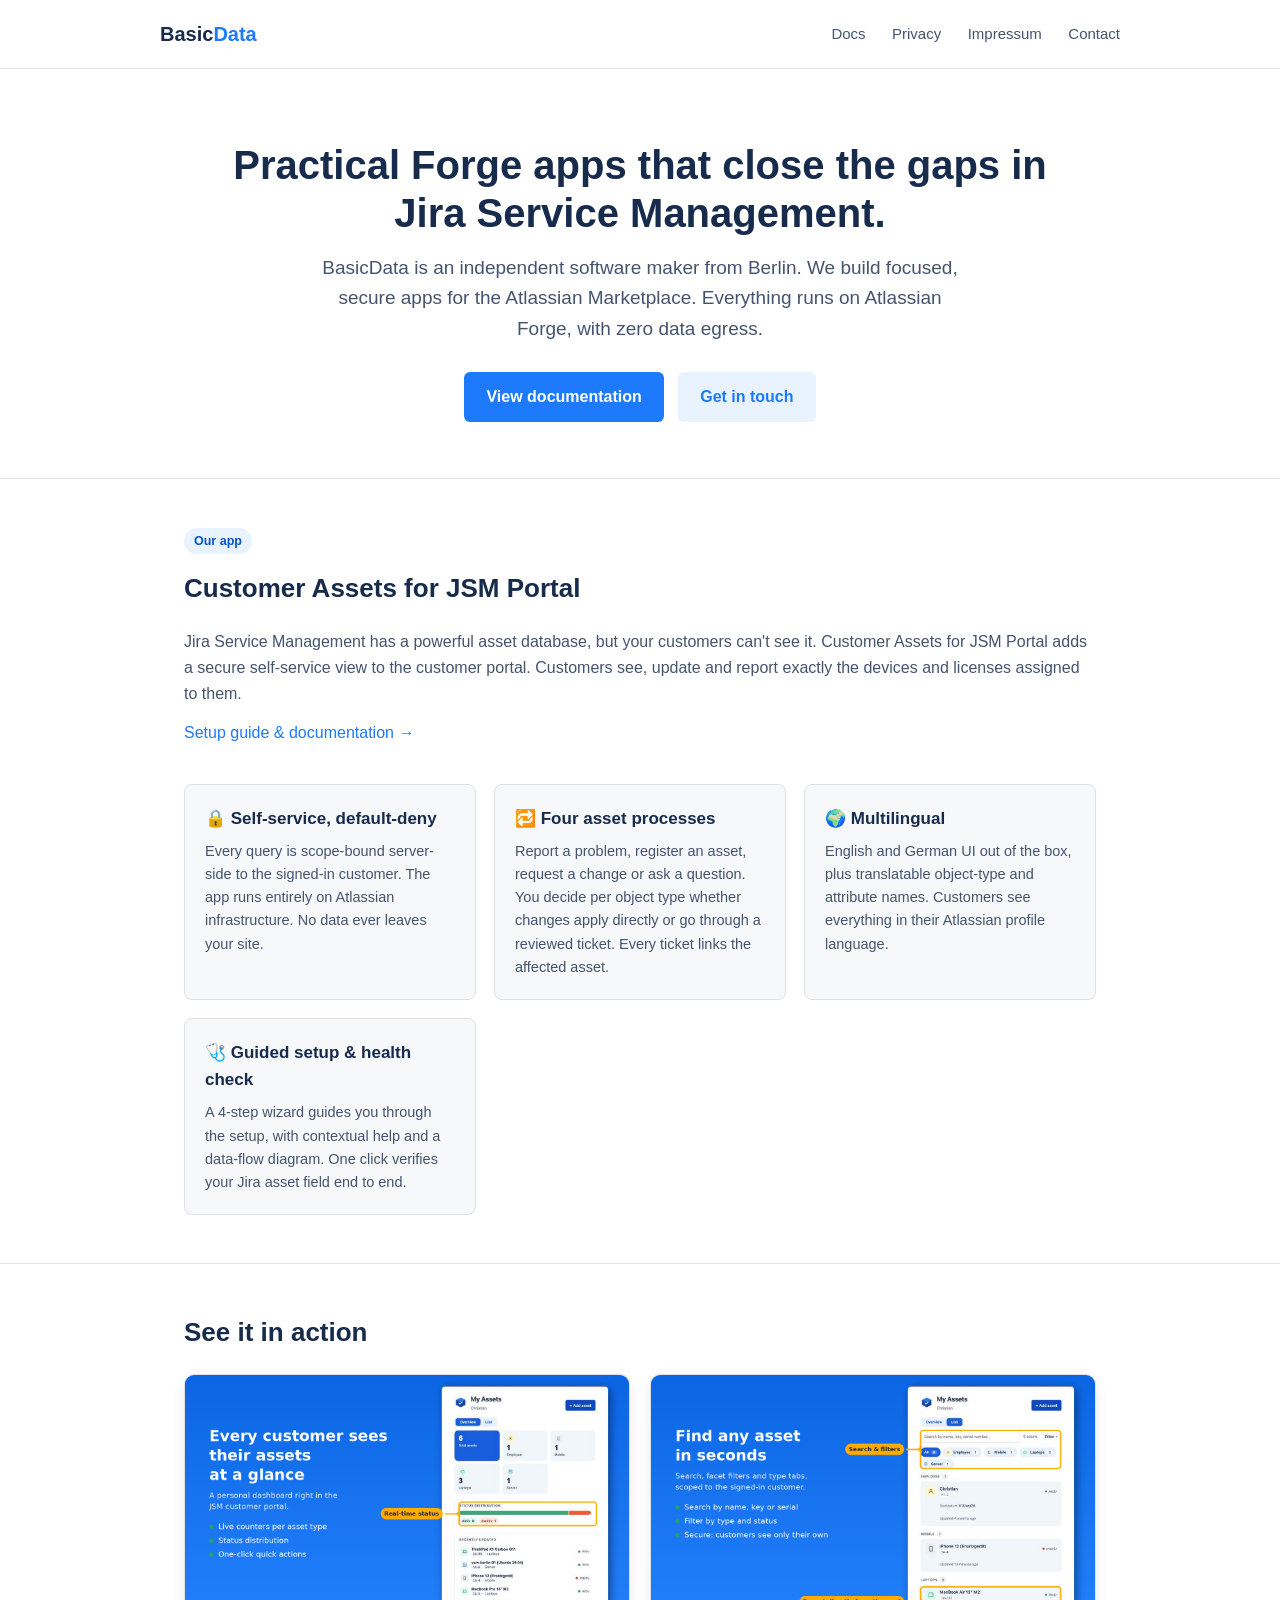
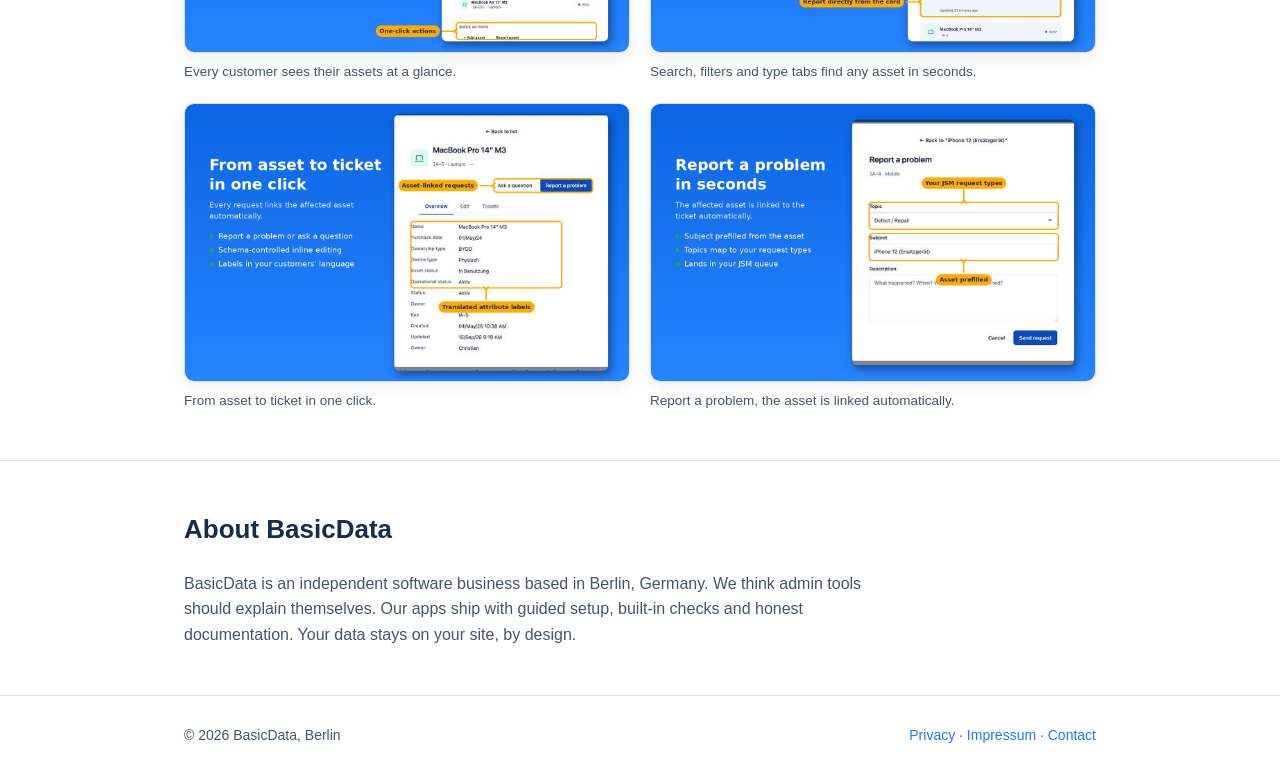
==== index.html @ b79a29c5 "Remove personal name from site pages, keep Impressum" ====
<!doctype html>
<html lang="en">
<head>
<meta charset="utf-8">
<meta name="viewport" content="width=device-width, initial-scale=1">
<link rel="icon" type="image/png" href="logo-512.png">
<title>BasicData · Practical Forge apps for Jira Service Management</title>
<meta name="description" content="BasicData builds practical Atlassian Forge apps that close the gaps in Jira Service Management. Maker of Customer Assets for JSM Portal.">
<style>
:root{--blue:#1d7afc;--ink:#172b4d;--sub:#44546f;--line:#dfe1e6;--soft:#f7f8f9;--accent:#e9f2ff}
*{box-sizing:border-box;margin:0;padding:0}
body{font:16px/1.6 -apple-system,BlinkMacSystemFont,"Segoe UI",Roboto,Helvetica,Arial,sans-serif;color:var(--ink);background:#fff}
a{color:var(--blue);text-decoration:none}a:hover{text-decoration:underline}
.wrap{max-width:960px;margin:0 auto;padding:0 24px}
header{border-bottom:1px solid var(--line)}
.nav{display:flex;align-items:center;justify-content:space-between;padding:18px 0}
.logo{font-size:20px;font-weight:700;color:var(--ink)}
.logo b{color:var(--blue)}
nav a{margin-left:22px;color:var(--sub);font-size:15px}
.hero{padding:72px 0 56px;text-align:center}
.hero h1{font-size:40px;line-height:1.2;margin-bottom:16px}
.hero p{font-size:19px;color:var(--sub);max-width:640px;margin:0 auto 28px}
.btn{display:inline-block;background:var(--blue);color:#fff;padding:12px 22px;border-radius:6px;font-weight:600}
.btn:hover{text-decoration:none;background:#0c66e4}
.btn.ghost{background:var(--accent);color:var(--blue);margin-left:10px}
.btn.ghost:hover{background:#d6e8ff}
section{padding:48px 0;border-top:1px solid var(--line)}
h2{font-size:26px;margin-bottom:20px}
.cards{display:grid;grid-template-columns:repeat(auto-fit,minmax(min(260px,100%),1fr));gap:18px}
.card{background:var(--soft);border:1px solid var(--line);border-radius:8px;padding:20px}
.card h3{font-size:17px;margin-bottom:8px}
.card p{font-size:14.5px;color:var(--sub)}
.badge{display:inline-block;background:var(--accent);color:#0055cc;font-size:12.5px;font-weight:600;padding:3px 10px;border-radius:999px;margin-bottom:14px}
.applead{display:flex;flex-wrap:wrap;gap:24px;align-items:flex-start}
.applead .txt{flex:1 1 380px}
.applead p{color:var(--sub);margin-bottom:14px}
footer{border-top:1px solid var(--line);padding:28px 0;color:var(--sub);font-size:14px}
footer .wrap{display:flex;flex-wrap:wrap;gap:16px;justify-content:space-between}
.shots{display:grid;grid-template-columns:repeat(auto-fit,minmax(min(340px,100%),1fr));gap:20px}
.shots figure{margin:0}
.shots img{width:100%;height:auto;border-radius:10px;border:1px solid var(--line);display:block;box-shadow:0 4px 14px rgba(9,30,66,.08)}
.shots figcaption{font-size:13.5px;color:var(--sub);margin-top:8px}
@media(max-width:600px){.hero h1{font-size:30px}}
</style>
</head>
<body>
<header>
  <div class="wrap nav">
    <div class="logo">Basic<b>Data</b></div>
    <nav>
      <a href="docs.html">Docs</a>
      <a href="privacy.html">Privacy</a>
      <a href="impressum.html">Impressum</a>
      <a href="contact.html">Contact</a>
    </nav>
  </div>
</header>

<div class="wrap hero">
  <h1>Practical Forge apps that close the gaps in Jira&nbsp;Service&nbsp;Management.</h1>
  <p>BasicData is an independent software maker from Berlin. We build focused, secure apps for the Atlassian Marketplace. Everything runs on Atlassian Forge, with zero data egress.</p>
  <a class="btn" href="docs.html">View documentation</a>
  <a class="btn ghost" href="contact.html">Get in touch</a>
</div>

<section>
  <div class="wrap">
    <span class="badge">Our app</span>
    <div class="applead">
      <div class="txt">
        <h2>Customer Assets for JSM Portal</h2>
        <p>Jira Service Management has a powerful asset database, but your customers can't see it. Customer Assets for JSM Portal adds a secure self-service view to the customer portal. Customers see, update and report exactly the devices and licenses assigned to them.</p>
        <p><a href="docs.html">Setup guide &amp; documentation →</a></p>
      </div>
    </div>
    <div class="cards" style="margin-top:24px">
      <div class="card"><h3>🔒 Self-service, default-deny</h3><p>Every query is scope-bound server-side to the signed-in customer. The app runs entirely on Atlassian infrastructure. No data ever leaves your site.</p></div>
      <div class="card"><h3>🔁 Four asset processes</h3><p>Report a problem, register an asset, request a change or ask a question. You decide per object type whether changes apply directly or go through a reviewed ticket. Every ticket links the affected asset.</p></div>
      <div class="card"><h3>🌍 Multilingual</h3><p>English and German UI out of the box, plus translatable object-type and attribute names. Customers see everything in their Atlassian profile language.</p></div>
      <div class="card"><h3>🩺 Guided setup &amp; health check</h3><p>A 4-step wizard guides you through the setup, with contextual help and a data-flow diagram. One click verifies your Jira asset field end to end.</p></div>
    </div>
  </div>
</section>

<section>
  <div class="wrap">
    <h2>See it in action</h2>
    <div class="shots">
      <figure><a href="shot-dashboard.png"><img src="shot-dashboard.png" alt="Personal asset dashboard in the JSM customer portal" loading="lazy"></a><figcaption>Every customer sees their assets at a glance.</figcaption></figure>
      <figure><a href="shot-list.png"><img src="shot-list.png" alt="Asset list with search and filters" loading="lazy"></a><figcaption>Search, filters and type tabs find any asset in seconds.</figcaption></figure>
      <figure><a href="shot-detail.png"><img src="shot-detail.png" alt="Asset detail view with asset-linked requests" loading="lazy"></a><figcaption>From asset to ticket in one click.</figcaption></figure>
      <figure><a href="shot-report.png"><img src="shot-report.png" alt="Report a problem form with prefilled asset" loading="lazy"></a><figcaption>Report a problem, the asset is linked automatically.</figcaption></figure>
    </div>
  </div>
</section>

<section>
  <div class="wrap">
    <h2>About BasicData</h2>
    <p style="color:var(--sub);max-width:720px">BasicData is an independent software business based in Berlin, Germany. We think admin tools should explain themselves. Our apps ship with guided setup, built-in checks and honest documentation. Your data stays on your site, by design.</p>
  </div>
</section>

<footer>
  <div class="wrap">
    <span>© 2026 BasicData, Berlin</span>
    <span><a href="privacy.html">Privacy</a> · <a href="impressum.html">Impressum</a> · <a href="contact.html">Contact</a></span>
  </div>
</footer>
</body>
</html>
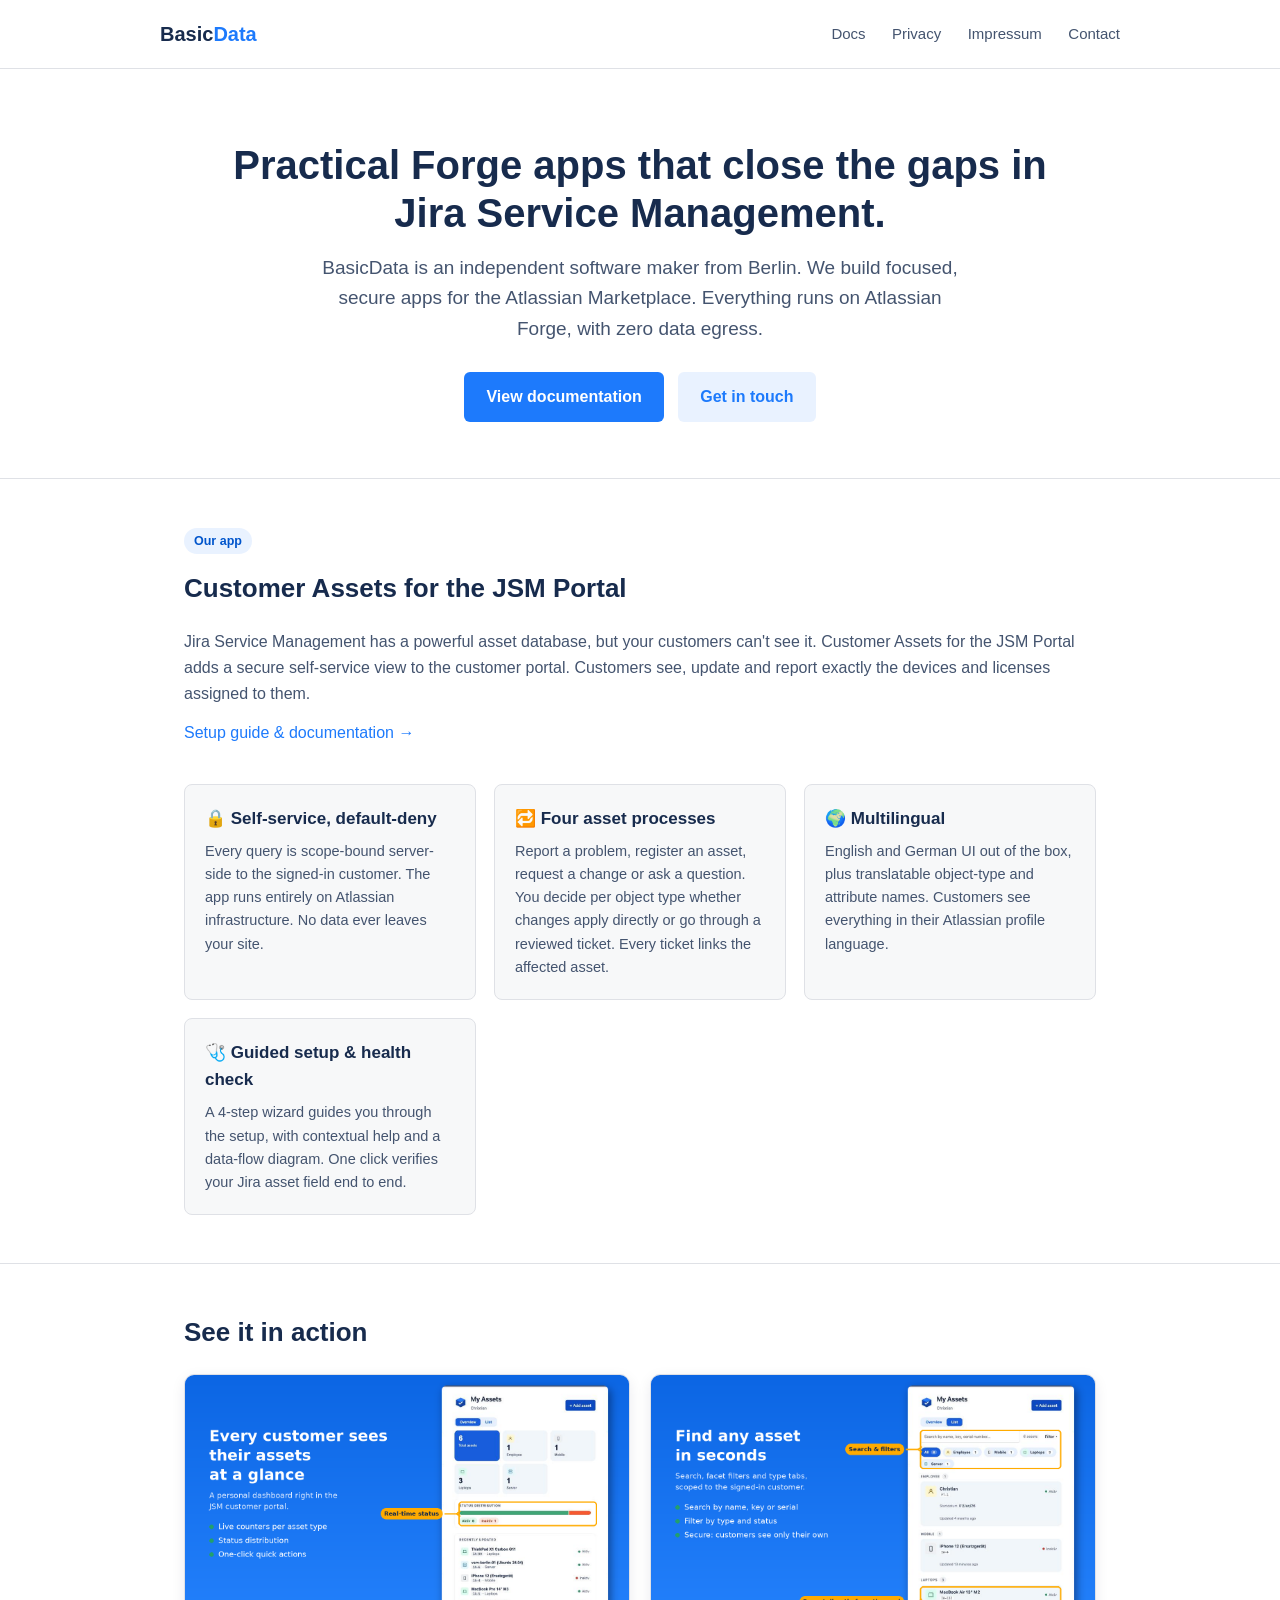
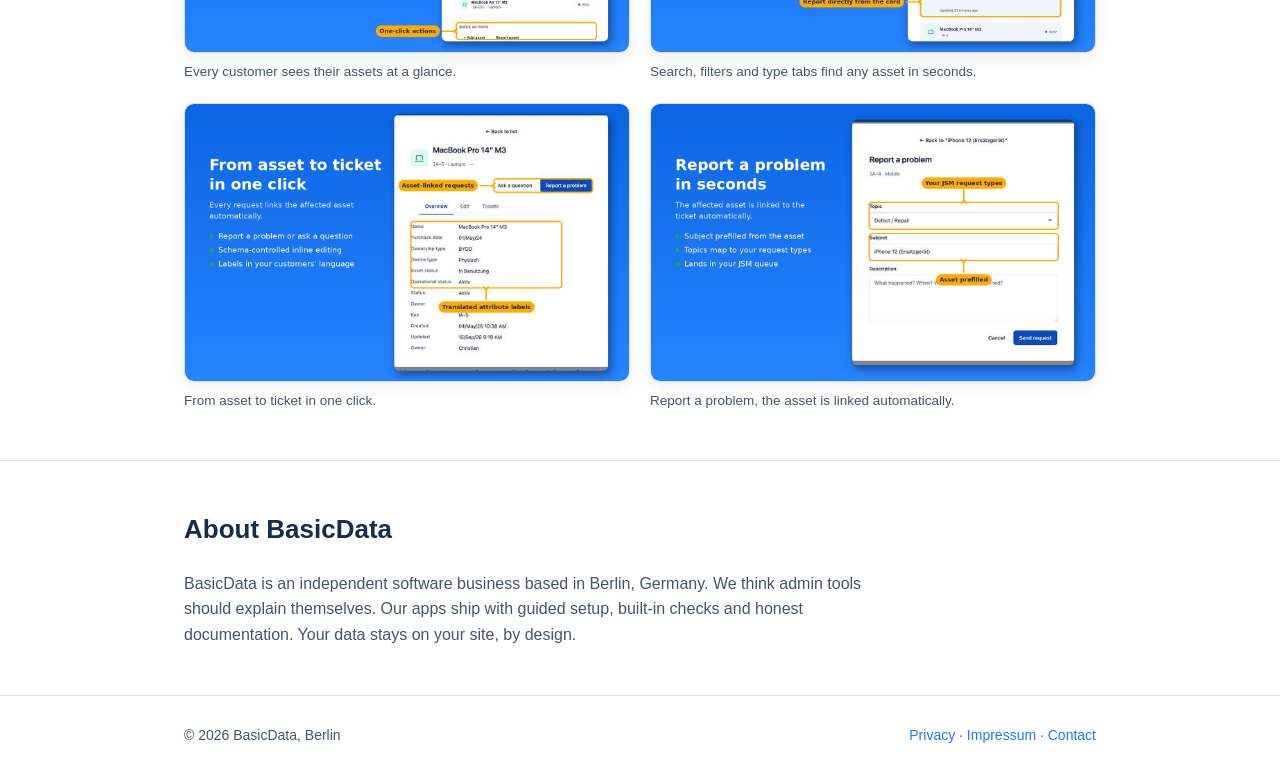
==== commit f1d61842: "Rename: Customer Assets for the JSM Portal" ====
--- a/index.html
+++ b/index.html
@@ -5,7 +5,7 @@
 <meta name="viewport" content="width=device-width, initial-scale=1">
 <link rel="icon" type="image/png" href="logo-512.png">
 <title>BasicData · Practical Forge apps for Jira Service Management</title>
-<meta name="description" content="BasicData builds practical Atlassian Forge apps that close the gaps in Jira Service Management. Maker of Customer Assets for JSM Portal.">
+<meta name="description" content="BasicData builds practical Atlassian Forge apps that close the gaps in Jira Service Management. Maker of Customer Assets for the JSM Portal.">
 <style>
 :root{--blue:#1d7afc;--ink:#172b4d;--sub:#44546f;--line:#dfe1e6;--soft:#f7f8f9;--accent:#e9f2ff}
 *{box-sizing:border-box;margin:0;padding:0}
@@ -68,8 +68,8 @@
     <span class="badge">Our app</span>
     <div class="applead">
       <div class="txt">
-        <h2>Customer Assets for JSM Portal</h2>
-        <p>Jira Service Management has a powerful asset database, but your customers can't see it. Customer Assets for JSM Portal adds a secure self-service view to the customer portal. Customers see, update and report exactly the devices and licenses assigned to them.</p>
+        <h2>Customer Assets for the JSM Portal</h2>
+        <p>Jira Service Management has a powerful asset database, but your customers can't see it. Customer Assets for the JSM Portal adds a secure self-service view to the customer portal. Customers see, update and report exactly the devices and licenses assigned to them.</p>
         <p><a href="docs.html">Setup guide &amp; documentation →</a></p>
       </div>
     </div>
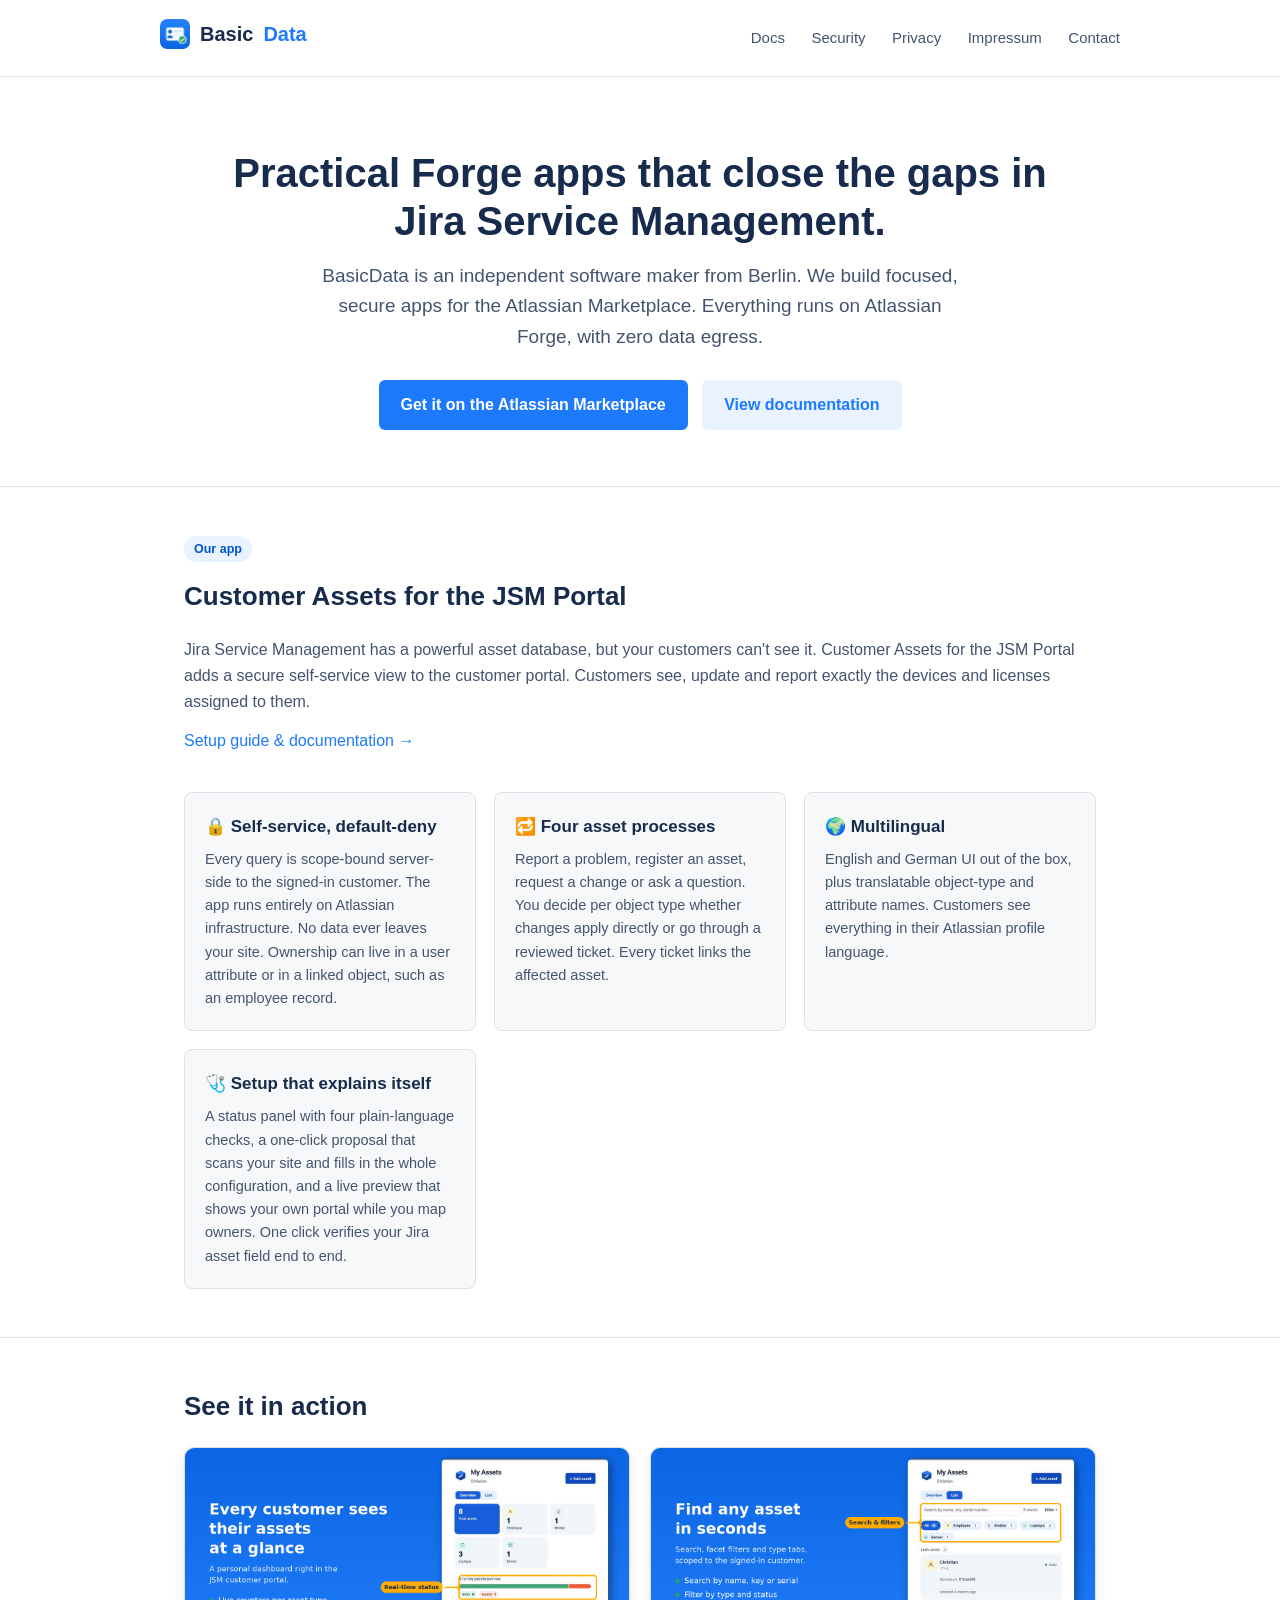
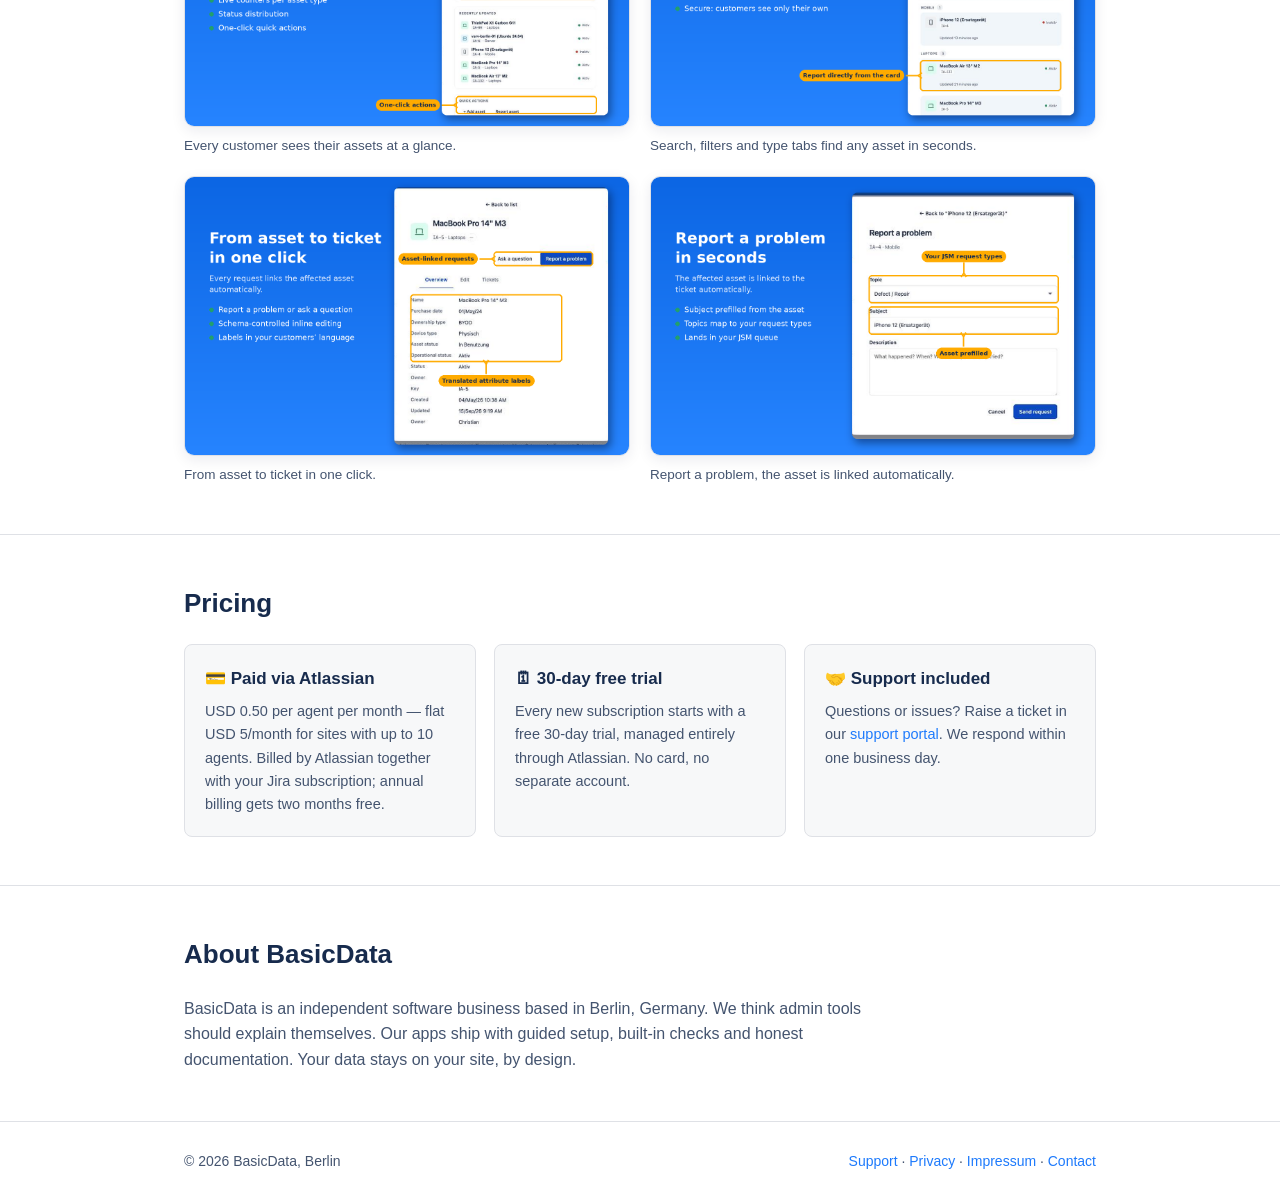
==== commit 897d20c3: "Site refresh: header logo, pricing, new setup features, support portal links" ====
--- a/index.html
+++ b/index.html
@@ -4,8 +4,14 @@
 <meta charset="utf-8">
 <meta name="viewport" content="width=device-width, initial-scale=1">
 <link rel="icon" type="image/png" href="logo-512.png">
+<link rel="apple-touch-icon" href="logo-512.png">
 <title>BasicData · Practical Forge apps for Jira Service Management</title>
 <meta name="description" content="BasicData builds practical Atlassian Forge apps that close the gaps in Jira Service Management. Maker of Customer Assets for the JSM Portal.">
+<meta property="og:title" content="BasicData · Practical Forge apps for Jira Service Management">
+<meta property="og:description" content="Customer Assets for the JSM Portal: a secure self-service asset view in the JSM customer portal. Runs on Atlassian, no data egress.">
+<meta property="og:image" content="https://basicdata.net/logo-512.png">
+<meta property="og:url" content="https://basicdata.net/">
+<meta property="og:type" content="website">
 <style>
 :root{--blue:#1d7afc;--ink:#172b4d;--sub:#44546f;--line:#dfe1e6;--soft:#f7f8f9;--accent:#e9f2ff}
 *{box-sizing:border-box;margin:0;padding:0}
@@ -17,6 +23,9 @@
 .logo{font-size:20px;font-weight:700;color:var(--ink)}
 .logo b{color:var(--blue)}
 nav a{margin-left:22px;color:var(--sub);font-size:15px}
+.logo a{display:inline-flex;align-items:center;gap:10px;color:inherit}
+.logo img{width:30px;height:30px;border-radius:7px;display:block}
+
 .hero{padding:72px 0 56px;text-align:center}
 .hero h1{font-size:40px;line-height:1.2;margin-bottom:16px}
 .hero p{font-size:19px;color:var(--sub);max-width:640px;margin:0 auto 28px}
@@ -46,9 +55,10 @@
 <body>
 <header>
   <div class="wrap nav">
-    <div class="logo">Basic<b>Data</b></div>
+    <div class="logo"><a href="index.html"><img src="logo-512.png" alt="BasicData logo">Basic<b>Data</b></a></div>
     <nav>
       <a href="docs.html">Docs</a>
+      <a href="security.html">Security</a>
       <a href="privacy.html">Privacy</a>
       <a href="impressum.html">Impressum</a>
       <a href="contact.html">Contact</a>
@@ -59,8 +69,8 @@
 <div class="wrap hero">
   <h1>Practical Forge apps that close the gaps in Jira&nbsp;Service&nbsp;Management.</h1>
   <p>BasicData is an independent software maker from Berlin. We build focused, secure apps for the Atlassian Marketplace. Everything runs on Atlassian Forge, with zero data egress.</p>
-  <a class="btn" href="docs.html">View documentation</a>
-  <a class="btn ghost" href="contact.html">Get in touch</a>
+  <a class="btn" href="https://marketplace.atlassian.com/apps/3678048516">Get it on the Atlassian Marketplace</a>
+  <a class="btn ghost" href="docs.html">View documentation</a>
 </div>
 
 <section>
@@ -74,10 +84,10 @@
       </div>
     </div>
     <div class="cards" style="margin-top:24px">
-      <div class="card"><h3>🔒 Self-service, default-deny</h3><p>Every query is scope-bound server-side to the signed-in customer. The app runs entirely on Atlassian infrastructure. No data ever leaves your site.</p></div>
+      <div class="card"><h3>🔒 Self-service, default-deny</h3><p>Every query is scope-bound server-side to the signed-in customer. The app runs entirely on Atlassian infrastructure. No data ever leaves your site. Ownership can live in a user attribute or in a linked object, such as an employee record.</p></div>
       <div class="card"><h3>🔁 Four asset processes</h3><p>Report a problem, register an asset, request a change or ask a question. You decide per object type whether changes apply directly or go through a reviewed ticket. Every ticket links the affected asset.</p></div>
       <div class="card"><h3>🌍 Multilingual</h3><p>English and German UI out of the box, plus translatable object-type and attribute names. Customers see everything in their Atlassian profile language.</p></div>
-      <div class="card"><h3>🩺 Guided setup &amp; health check</h3><p>A 4-step wizard guides you through the setup, with contextual help and a data-flow diagram. One click verifies your Jira asset field end to end.</p></div>
+      <div class="card"><h3>🩺 Setup that explains itself</h3><p>A status panel with four plain-language checks, a one-click proposal that scans your site and fills in the whole configuration, and a live preview that shows your own portal while you map owners. One click verifies your Jira asset field end to end.</p></div>
     </div>
   </div>
 </section>
@@ -96,6 +106,17 @@
 
 <section>
   <div class="wrap">
+    <h2>Pricing</h2>
+    <div class="cards">
+      <div class="card"><h3>💳 Paid via Atlassian</h3><p>USD 0.50 per agent per month — flat USD 5/month for sites with up to 10 agents. Billed by Atlassian together with your Jira subscription; annual billing gets two months free.</p></div>
+      <div class="card"><h3>🗓 30-day free trial</h3><p>Every new subscription starts with a free 30-day trial, managed entirely through Atlassian. No card, no separate account.</p></div>
+      <div class="card"><h3>🤝 Support included</h3><p>Questions or issues? Raise a ticket in our <a href="https://basicdata.atlassian.net/servicedesk/customer/portal/3">support portal</a>. We respond within one business day.</p></div>
+    </div>
+  </div>
+</section>
+
+<section>
+  <div class="wrap">
     <h2>About BasicData</h2>
     <p style="color:var(--sub);max-width:720px">BasicData is an independent software business based in Berlin, Germany. We think admin tools should explain themselves. Our apps ship with guided setup, built-in checks and honest documentation. Your data stays on your site, by design.</p>
   </div>
@@ -104,7 +125,7 @@
 <footer>
   <div class="wrap">
     <span>© 2026 BasicData, Berlin</span>
-    <span><a href="privacy.html">Privacy</a> · <a href="impressum.html">Impressum</a> · <a href="contact.html">Contact</a></span>
+    <span><a href="https://basicdata.atlassian.net/servicedesk/customer/portal/3">Support</a> · <a href="privacy.html">Privacy</a> · <a href="impressum.html">Impressum</a> · <a href="contact.html">Contact</a></span>
   </div>
 </footer>
 </body>
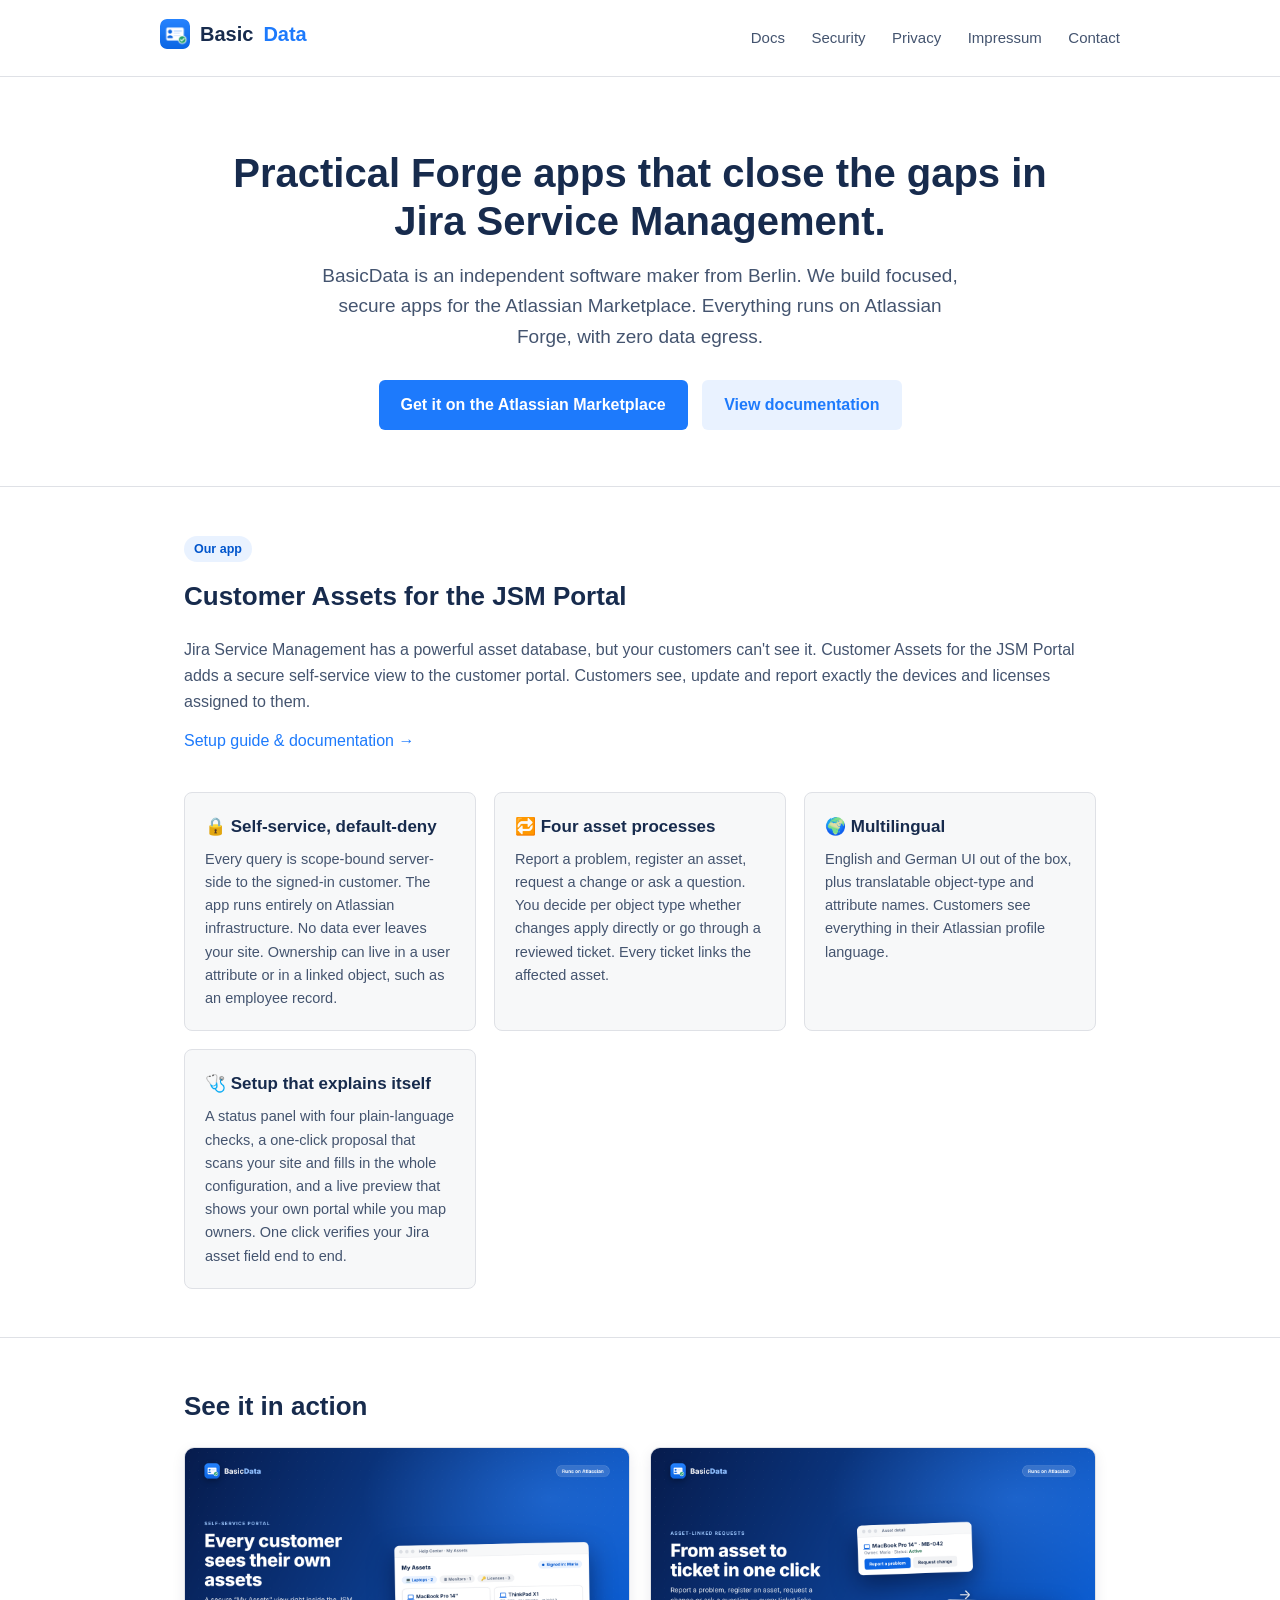
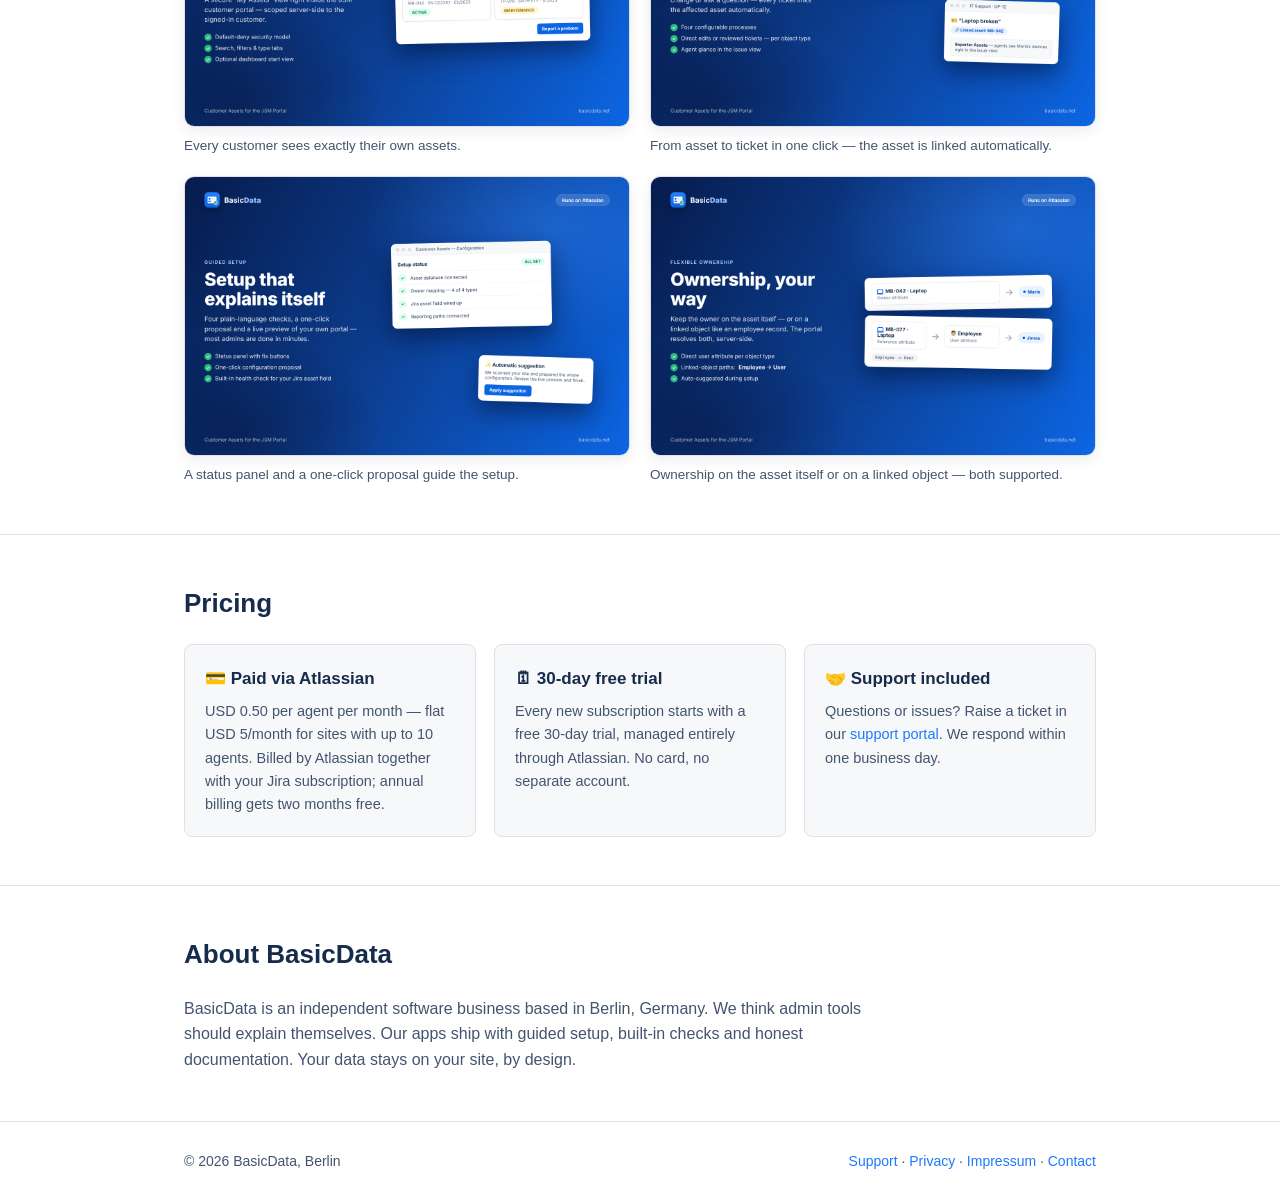
==== commit bd3d71f1: "Premium image set: new gallery shots and admin screenshot" ====
--- a/index.html
+++ b/index.html
@@ -96,10 +96,10 @@
   <div class="wrap">
     <h2>See it in action</h2>
     <div class="shots">
-      <figure><a href="shot-dashboard.png"><img src="shot-dashboard.png" alt="Personal asset dashboard in the JSM customer portal" loading="lazy"></a><figcaption>Every customer sees their assets at a glance.</figcaption></figure>
-      <figure><a href="shot-list.png"><img src="shot-list.png" alt="Asset list with search and filters" loading="lazy"></a><figcaption>Search, filters and type tabs find any asset in seconds.</figcaption></figure>
-      <figure><a href="shot-detail.png"><img src="shot-detail.png" alt="Asset detail view with asset-linked requests" loading="lazy"></a><figcaption>From asset to ticket in one click.</figcaption></figure>
-      <figure><a href="shot-report.png"><img src="shot-report.png" alt="Report a problem form with prefilled asset" loading="lazy"></a><figcaption>Report a problem, the asset is linked automatically.</figcaption></figure>
+      <figure><a href="shot-portal.png"><img src="shot-portal.png" alt="Customers see exactly their own assets in the JSM portal" loading="lazy"></a><figcaption>Every customer sees exactly their own assets.</figcaption></figure>
+      <figure><a href="shot-ticket.png"><img src="shot-ticket.png" alt="Asset-linked requests: from asset detail to ticket" loading="lazy"></a><figcaption>From asset to ticket in one click — the asset is linked automatically.</figcaption></figure>
+      <figure><a href="shot-setup.png"><img src="shot-setup.png" alt="Setup status panel and one-click configuration proposal" loading="lazy"></a><figcaption>A status panel and a one-click proposal guide the setup.</figcaption></figure>
+      <figure><a href="shot-ownership.png"><img src="shot-ownership.png" alt="Ownership via user attribute or linked object" loading="lazy"></a><figcaption>Ownership on the asset itself or on a linked object — both supported.</figcaption></figure>
     </div>
   </div>
 </section>
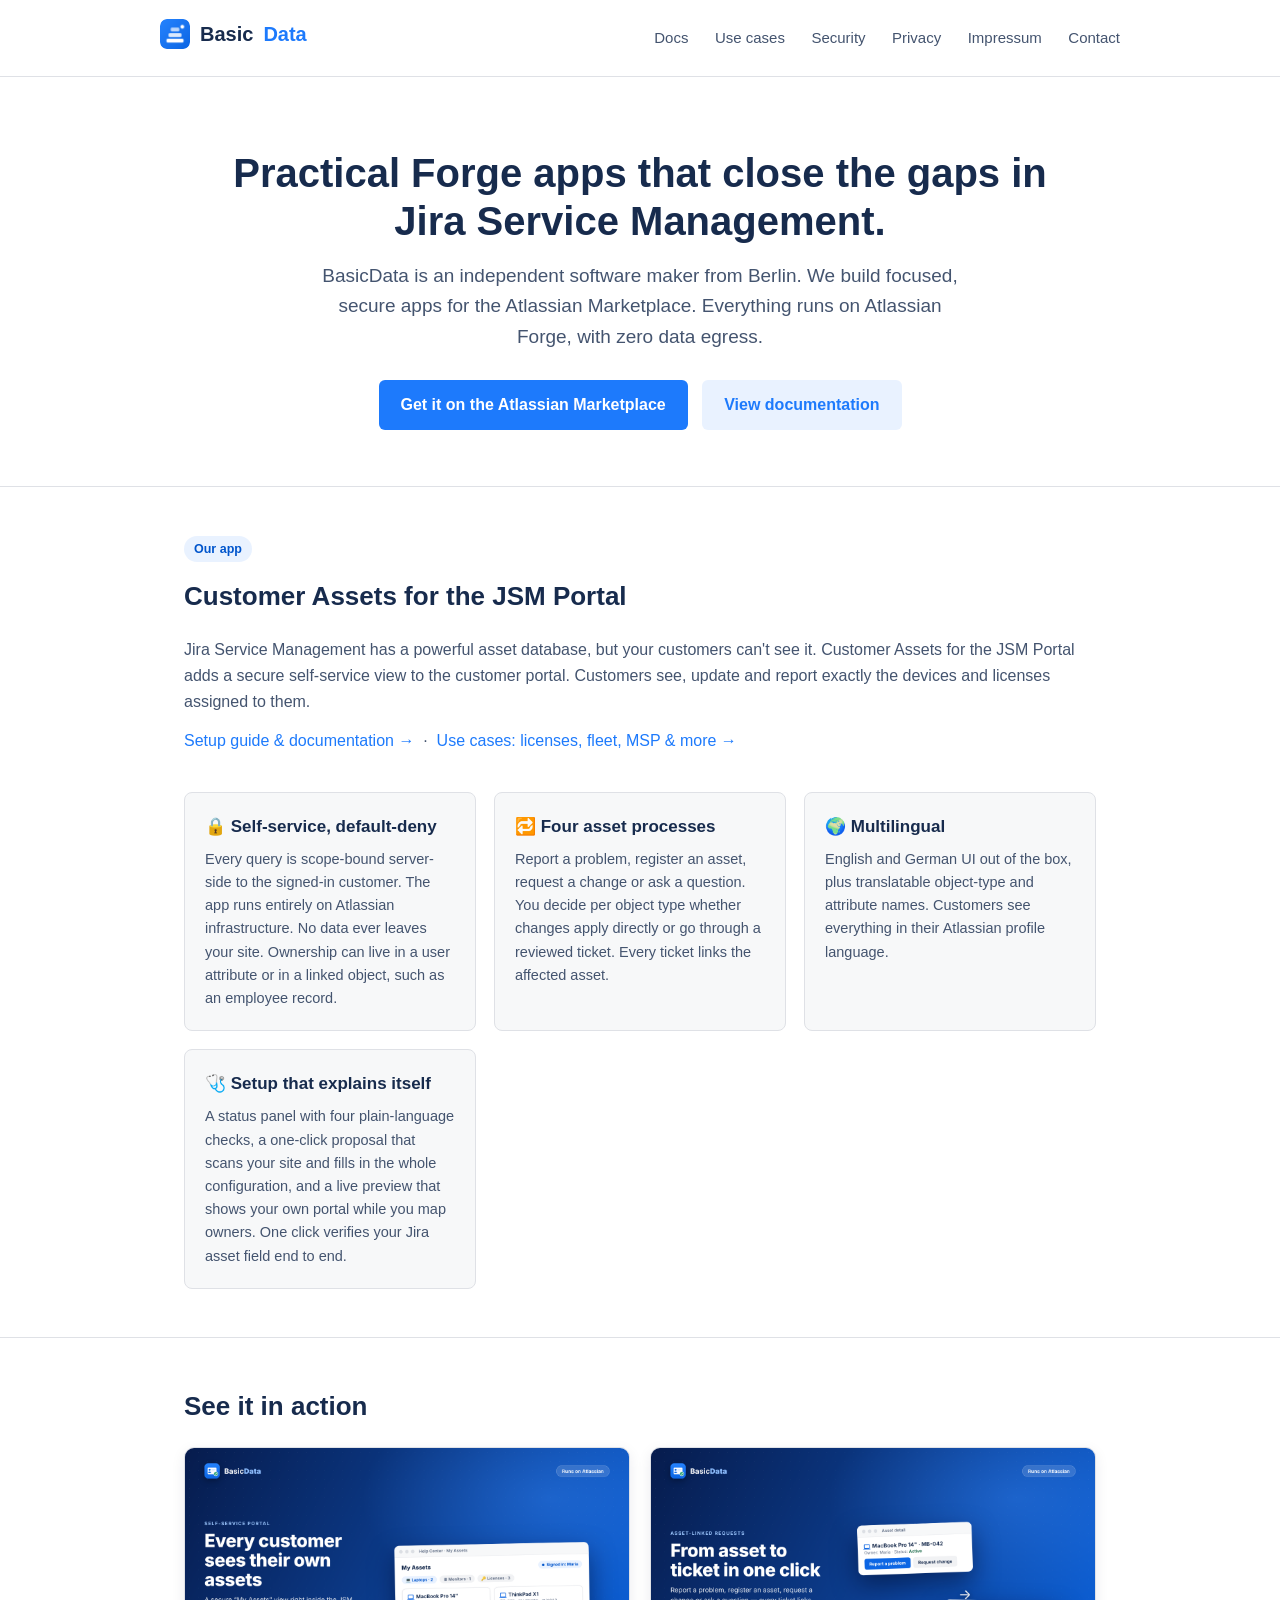
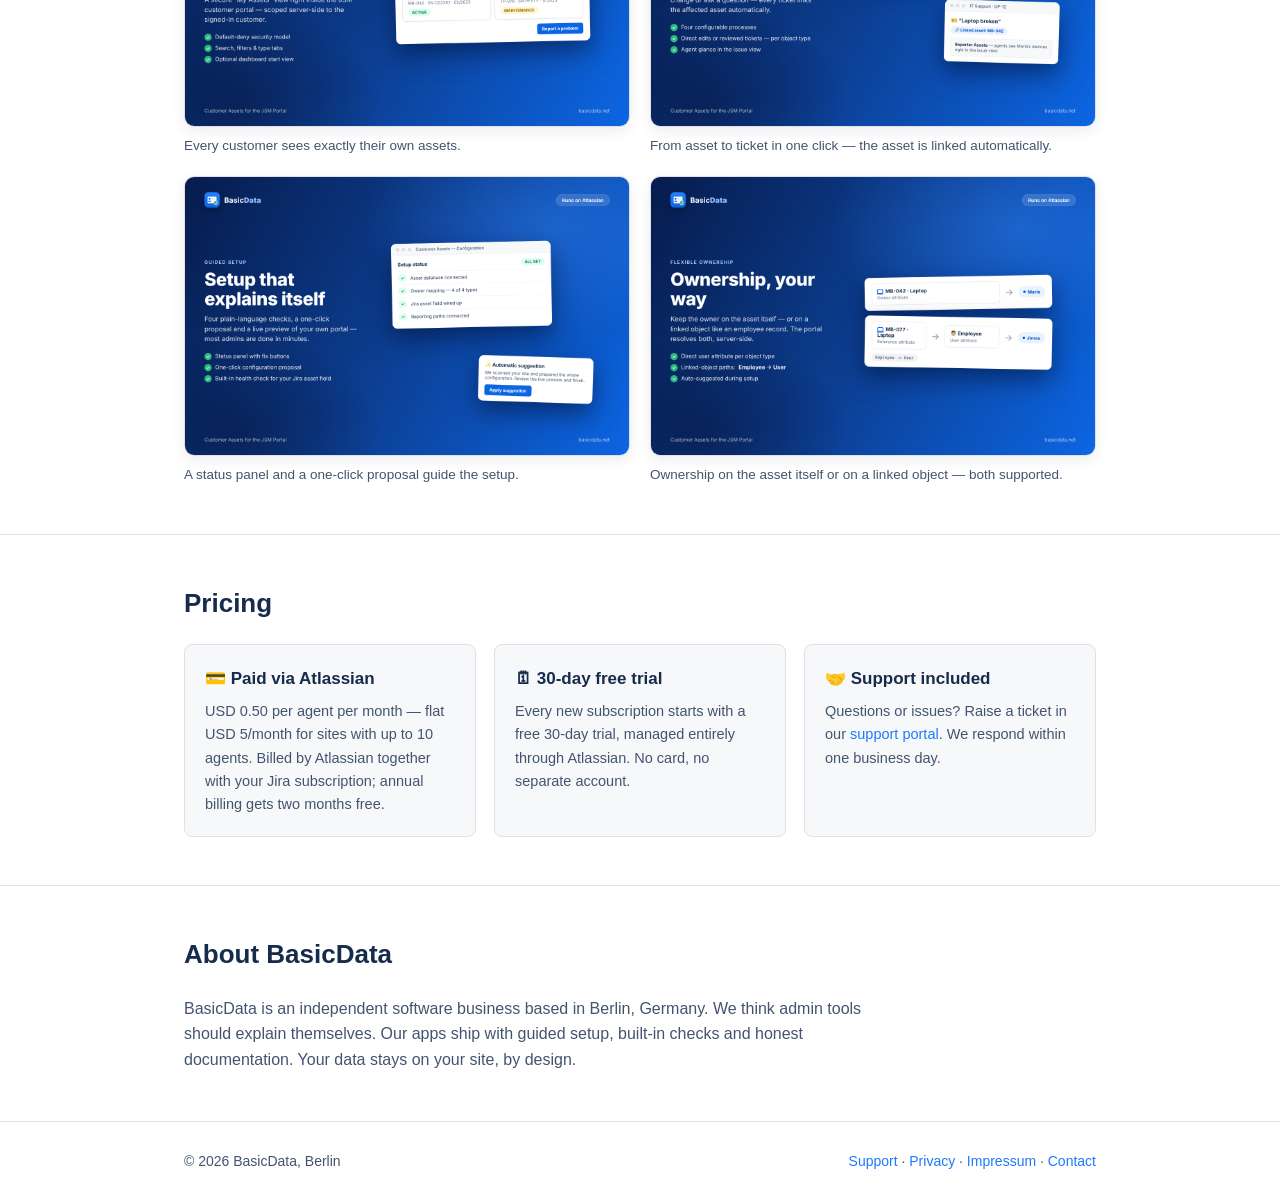
==== commit 421625ed: "Add use cases page, expand docs (troubleshooting, data storage), sitemap + robots" ====
--- a/index.html
+++ b/index.html
@@ -58,6 +58,7 @@
     <div class="logo"><a href="index.html"><img src="logo-512.png" alt="BasicData logo">Basic<b>Data</b></a></div>
     <nav>
       <a href="docs.html">Docs</a>
+      <a href="usecases.html">Use cases</a>
       <a href="security.html">Security</a>
       <a href="privacy.html">Privacy</a>
       <a href="impressum.html">Impressum</a>
@@ -80,7 +81,7 @@
       <div class="txt">
         <h2>Customer Assets for the JSM Portal</h2>
         <p>Jira Service Management has a powerful asset database, but your customers can't see it. Customer Assets for the JSM Portal adds a secure self-service view to the customer portal. Customers see, update and report exactly the devices and licenses assigned to them.</p>
-        <p><a href="docs.html">Setup guide &amp; documentation →</a></p>
+        <p><a href="docs.html">Setup guide &amp; documentation →</a> &nbsp;·&nbsp; <a href="usecases.html">Use cases: licenses, fleet, MSP &amp; more →</a></p>
       </div>
     </div>
     <div class="cards" style="margin-top:24px">
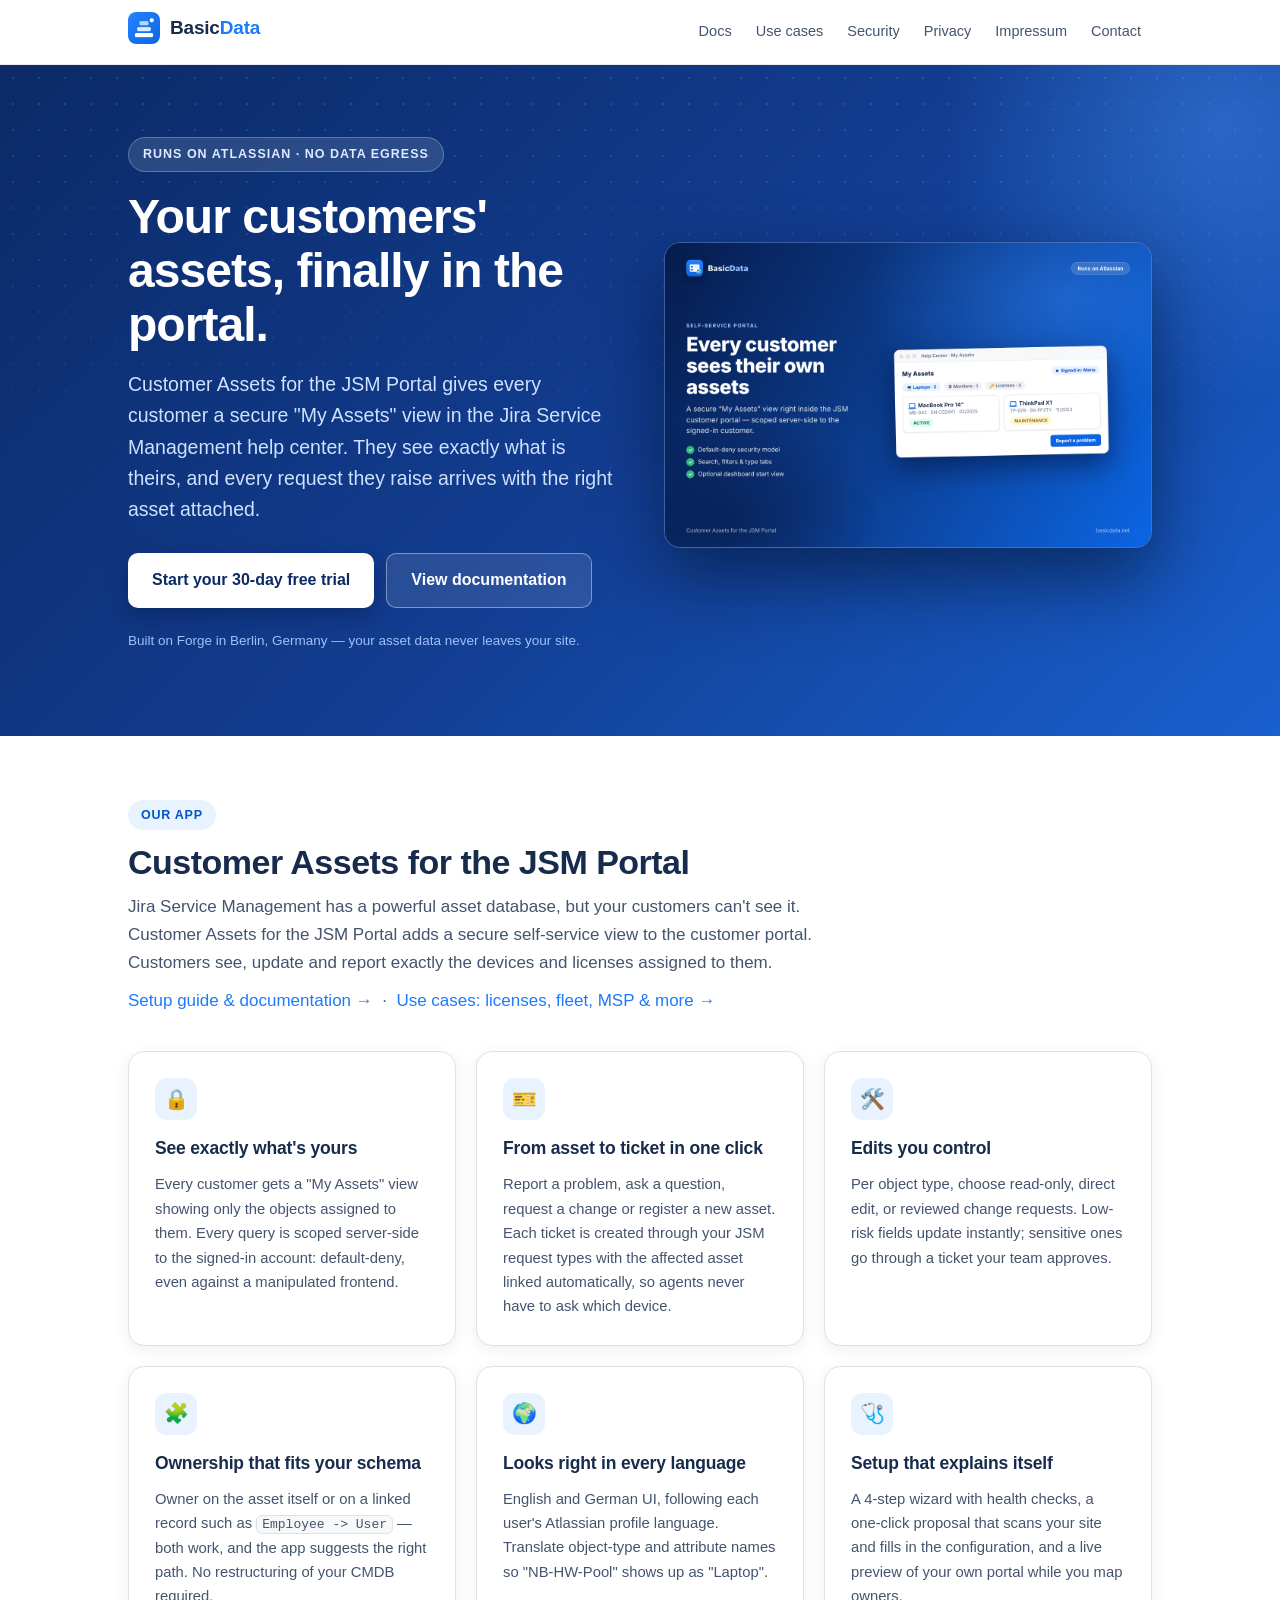
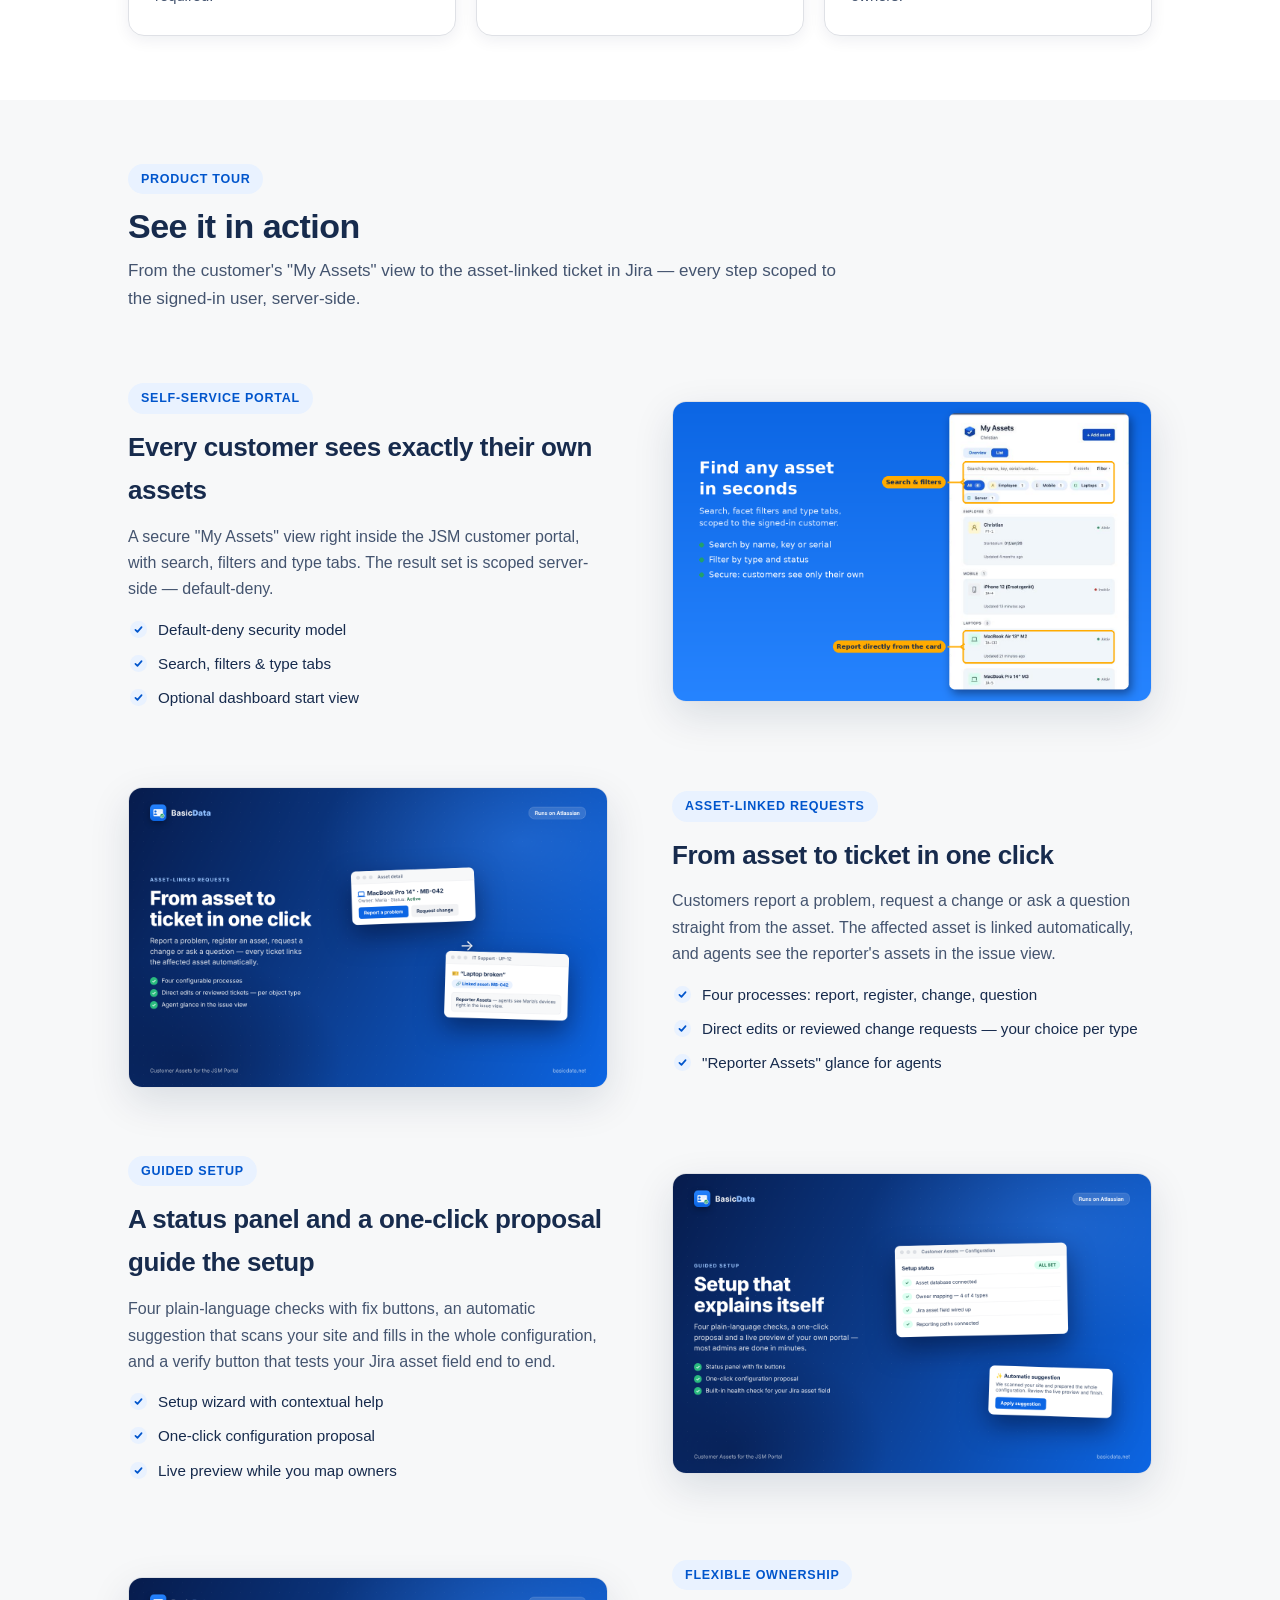
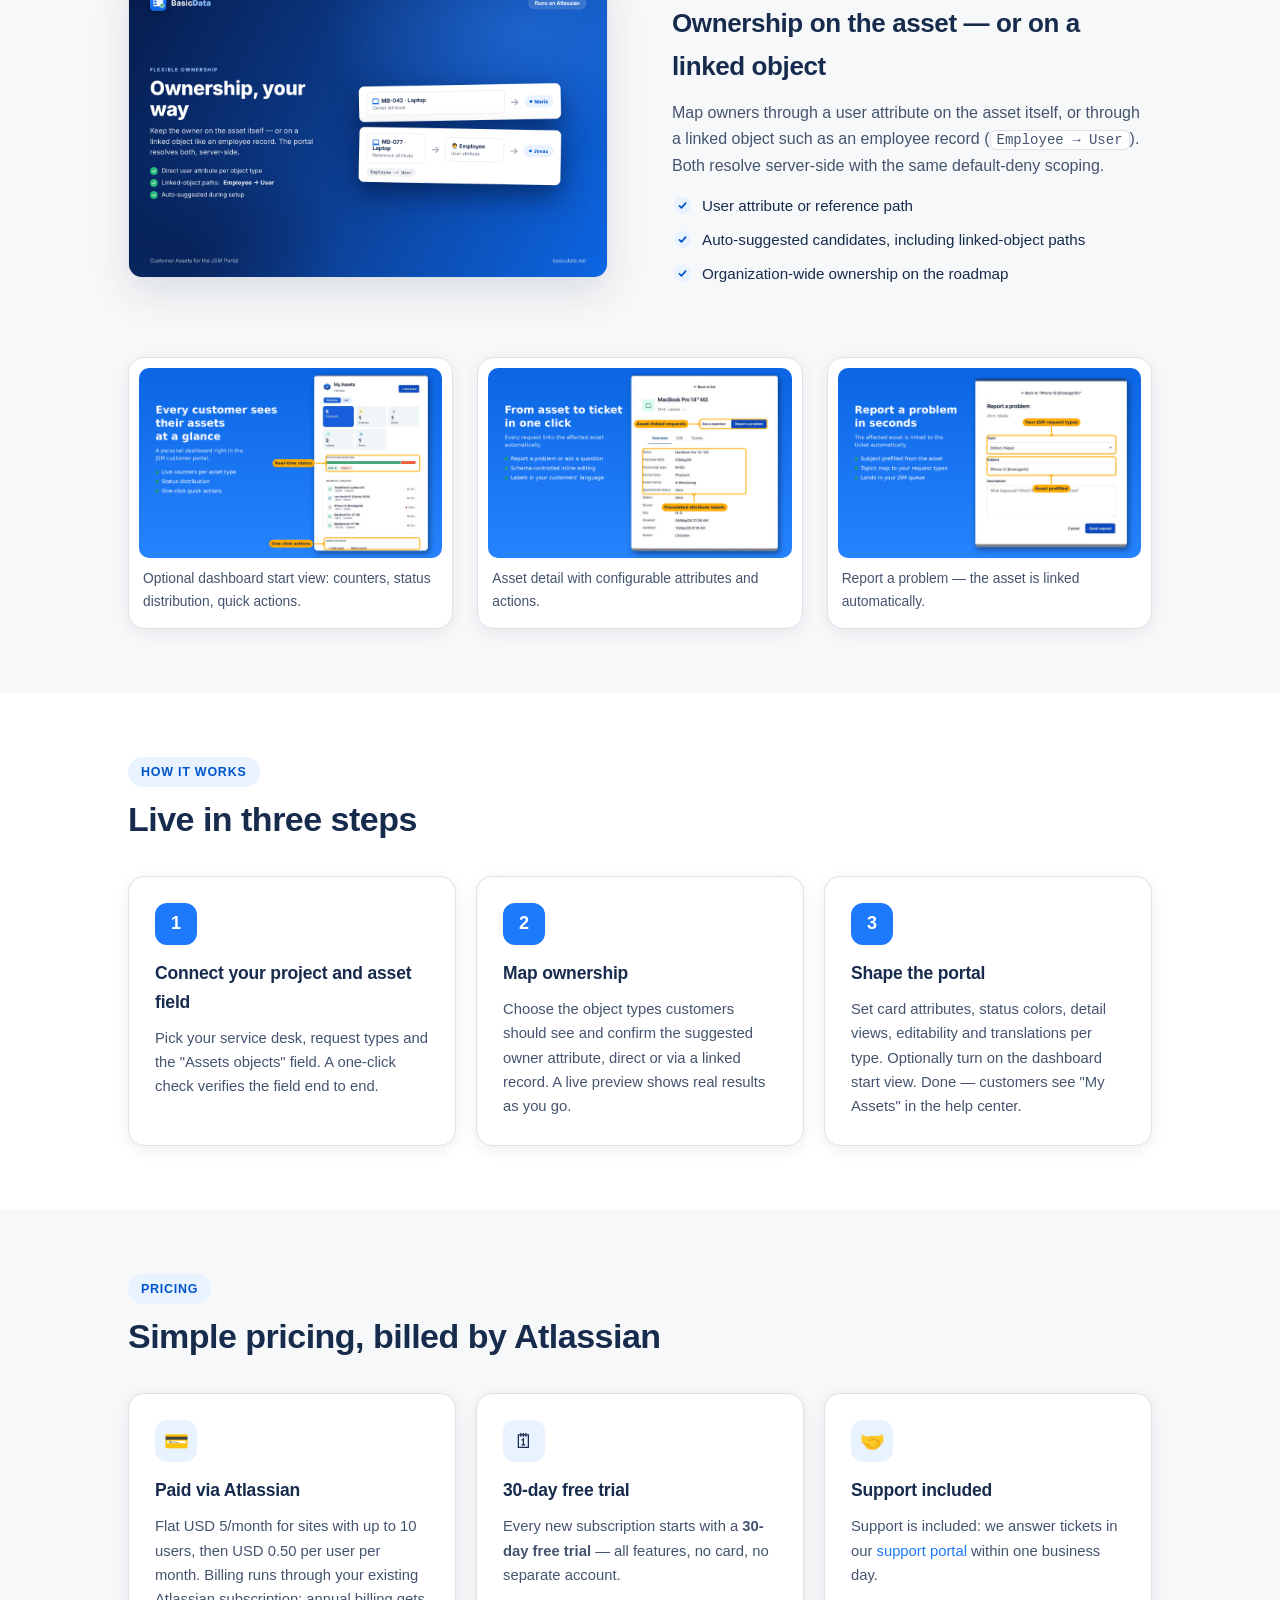
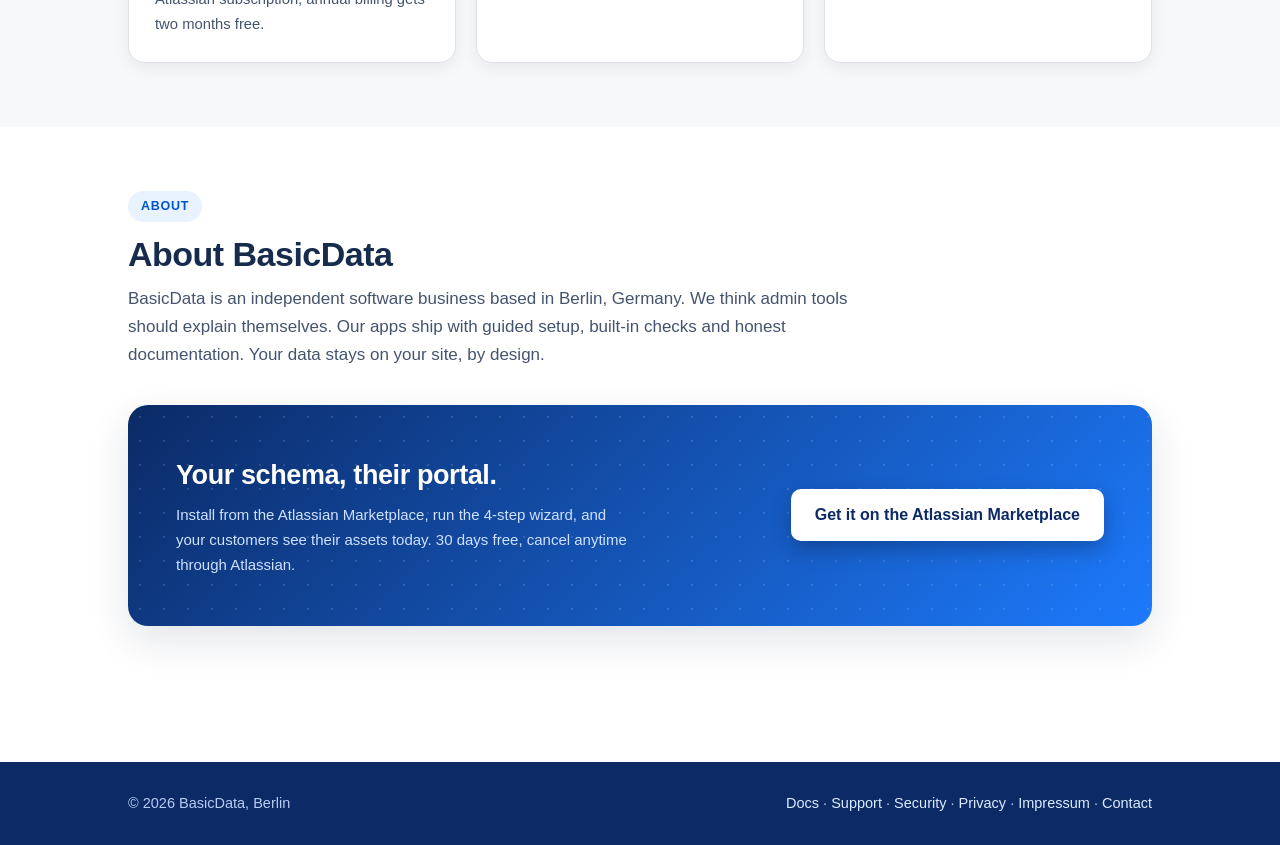
==== commit 6224c78d: "Website redesign: modern look, expanded docs and use cases Co-Authored-By: Claude Fable 5 <noreply@a" ====
--- a/index.html
+++ b/index.html
@@ -13,121 +13,320 @@
 <meta property="og:url" content="https://basicdata.net/">
 <meta property="og:type" content="website">
 <style>
-:root{--blue:#1d7afc;--ink:#172b4d;--sub:#44546f;--line:#dfe1e6;--soft:#f7f8f9;--accent:#e9f2ff}
+:root{
+  --blue:#1d7afc;--blue-dark:#0c66e4;--navy:#0b2a66;--navy-2:#123d91;
+  --ink:#172b4d;--sub:#44546f;--line:#dfe1e6;--soft:#f7f8f9;--accent:#e9f2ff;
+  --r:16px;--r-sm:12px;
+  --shadow:0 14px 40px rgba(9,30,66,.12);--shadow-sm:0 4px 16px rgba(9,30,66,.07);
+}
 *{box-sizing:border-box;margin:0;padding:0}
-body{font:16px/1.6 -apple-system,BlinkMacSystemFont,"Segoe UI",Roboto,Helvetica,Arial,sans-serif;color:var(--ink);background:#fff}
-a{color:var(--blue);text-decoration:none}a:hover{text-decoration:underline}
-.wrap{max-width:960px;margin:0 auto;padding:0 24px}
-header{border-bottom:1px solid var(--line)}
-.nav{display:flex;align-items:center;justify-content:space-between;padding:18px 0}
-.logo{font-size:20px;font-weight:700;color:var(--ink)}
+html{scroll-behavior:smooth;scroll-padding-top:92px}
+body{font:16px/1.65 -apple-system,BlinkMacSystemFont,"Segoe UI",Roboto,Helvetica,Arial,sans-serif;color:var(--ink);background:#fff;-webkit-text-size-adjust:100%;overflow-wrap:break-word}
+img{max-width:100%;height:auto}
+a{color:var(--blue);text-decoration:none}
+a:hover{text-decoration:underline}
+:focus-visible{outline:3px solid var(--blue);outline-offset:2px;border-radius:6px}
+.hero-dark :focus-visible,.cta-band :focus-visible,.site-footer :focus-visible{outline-color:#fff}
+.wrap{max-width:1080px;margin:0 auto;padding:0 20px}
+@media(min-width:480px){.wrap{padding:0 28px}}
+
+/* Header */
+.site-header{position:sticky;top:0;z-index:50;background:rgba(255,255,255,.85);backdrop-filter:saturate(1.6) blur(14px);-webkit-backdrop-filter:saturate(1.6) blur(14px);border-bottom:1px solid rgba(9,30,66,.08)}
+.nav{display:flex;align-items:center;justify-content:space-between;gap:8px 16px;padding-top:12px;padding-bottom:12px;flex-wrap:wrap}
+.logo a{display:inline-flex;align-items:center;gap:10px;font-size:19px;font-weight:700;color:var(--ink);letter-spacing:-.01em}
+.logo a:hover{text-decoration:none}
+.logo img{width:32px;height:32px;border-radius:8px;display:block}
 .logo b{color:var(--blue)}
-nav a{margin-left:22px;color:var(--sub);font-size:15px}
-.logo a{display:inline-flex;align-items:center;gap:10px;color:inherit}
-.logo img{width:30px;height:30px;border-radius:7px;display:block}
-
-.hero{padding:72px 0 56px;text-align:center}
-.hero h1{font-size:40px;line-height:1.2;margin-bottom:16px}
-.hero p{font-size:19px;color:var(--sub);max-width:640px;margin:0 auto 28px}
-.btn{display:inline-block;background:var(--blue);color:#fff;padding:12px 22px;border-radius:6px;font-weight:600}
-.btn:hover{text-decoration:none;background:#0c66e4}
-.btn.ghost{background:var(--accent);color:var(--blue);margin-left:10px}
-.btn.ghost:hover{background:#d6e8ff}
-section{padding:48px 0;border-top:1px solid var(--line)}
-h2{font-size:26px;margin-bottom:20px}
-.cards{display:grid;grid-template-columns:repeat(auto-fit,minmax(min(260px,100%),1fr));gap:18px}
-.card{background:var(--soft);border:1px solid var(--line);border-radius:8px;padding:20px}
-.card h3{font-size:17px;margin-bottom:8px}
-.card p{font-size:14.5px;color:var(--sub)}
-.badge{display:inline-block;background:var(--accent);color:#0055cc;font-size:12.5px;font-weight:600;padding:3px 10px;border-radius:999px;margin-bottom:14px}
-.applead{display:flex;flex-wrap:wrap;gap:24px;align-items:flex-start}
-.applead .txt{flex:1 1 380px}
-.applead p{color:var(--sub);margin-bottom:14px}
-footer{border-top:1px solid var(--line);padding:28px 0;color:var(--sub);font-size:14px}
-footer .wrap{display:flex;flex-wrap:wrap;gap:16px;justify-content:space-between}
-.shots{display:grid;grid-template-columns:repeat(auto-fit,minmax(min(340px,100%),1fr));gap:20px}
-.shots figure{margin:0}
-.shots img{width:100%;height:auto;border-radius:10px;border:1px solid var(--line);display:block;box-shadow:0 4px 14px rgba(9,30,66,.08)}
-.shots figcaption{font-size:13.5px;color:var(--sub);margin-top:8px}
-@media(max-width:600px){.hero h1{font-size:30px}}
+.nav nav{display:flex;flex-wrap:wrap;gap:2px}
+.nav nav a{color:var(--sub);font-size:14.5px;font-weight:500;padding:7px 11px;border-radius:999px;transition:background .15s,color .15s}
+.nav nav a:hover{background:var(--accent);color:var(--blue-dark);text-decoration:none}
+.nav nav a[aria-current="page"]{background:var(--accent);color:var(--blue-dark);font-weight:600}
+@media(max-width:480px){.nav nav a{padding:6px 8px;font-size:13.5px}}
+
+/* Dark hero */
+.hero-dark{position:relative;overflow:hidden;background:linear-gradient(135deg,#0b2a66 0%,#123d91 52%,#1d7afc 135%);color:#fff}
+.hero-dark::before{content:"";position:absolute;inset:0;background-image:radial-gradient(rgba(255,255,255,.13) 1px,transparent 1.6px);background-size:26px 26px;-webkit-mask-image:linear-gradient(to bottom,rgba(0,0,0,.9),transparent 80%);mask-image:linear-gradient(to bottom,rgba(0,0,0,.9),transparent 80%);pointer-events:none}
+.hero-dark::after{content:"";position:absolute;right:-220px;top:-220px;width:560px;height:560px;border-radius:50%;background:radial-gradient(closest-side,rgba(76,154,255,.38),transparent);pointer-events:none}
+.hero-dark>.wrap{position:relative;z-index:1}
+.hero-dark h1{font-size:clamp(31px,4.6vw,48px);line-height:1.12;font-weight:800;letter-spacing:-.02em;margin:18px 0 18px}
+.hero-dark .lead{font-size:clamp(16.5px,2vw,19.5px);line-height:1.6;color:#cfe1ff;max-width:640px}
+.kicker{display:inline-flex;align-items:center;gap:8px;background:rgba(255,255,255,.12);border:1px solid rgba(255,255,255,.25);color:#dcebff;font-size:12.5px;font-weight:700;letter-spacing:.08em;text-transform:uppercase;padding:6px 14px;border-radius:999px}
+.page-hero{padding-top:56px;padding-bottom:48px}
+.page-hero .meta{color:#9fc1f7;font-size:14px;margin-top:14px}
+
+/* Buttons */
+.btn{display:inline-flex;align-items:center;justify-content:center;gap:8px;background:var(--blue);color:#fff;padding:13px 24px;border-radius:10px;font-weight:600;font-size:16px;border:0;cursor:pointer;transition:transform .15s,box-shadow .15s,background .15s;box-shadow:0 8px 20px rgba(12,90,220,.35)}
+.btn:hover{background:var(--blue-dark);text-decoration:none;transform:translateY(-1px);box-shadow:0 10px 24px rgba(12,90,220,.4)}
+.btn.light{background:#fff;color:var(--navy);box-shadow:0 8px 20px rgba(4,16,45,.3)}
+.btn.light:hover{background:var(--accent);color:var(--navy)}
+.btn.ghost{background:rgba(255,255,255,.1);color:#fff;border:1px solid rgba(255,255,255,.4);box-shadow:none}
+.btn.ghost:hover{background:rgba(255,255,255,.2)}
+.btn.soft{background:var(--accent);color:var(--blue-dark);box-shadow:none}
+.btn.soft:hover{background:#d6e8ff;color:var(--blue-dark)}
+.btn-row{display:flex;flex-wrap:wrap;gap:12px;margin-top:28px}
+
+/* Sections */
+section{padding:64px 0}
+.section-soft{background:var(--soft)}
+.sec-head{max-width:720px;margin-bottom:36px}
+.sec-head h2{font-size:clamp(26px,3.4vw,34px);line-height:1.2;letter-spacing:-.015em;margin:12px 0 10px}
+.sec-head p{color:var(--sub);font-size:17px}
+.pill{display:inline-flex;align-items:center;gap:6px;background:var(--accent);color:#0055cc;font-size:12.5px;font-weight:700;letter-spacing:.06em;text-transform:uppercase;padding:5px 13px;border-radius:999px}
+
+/* Cards */
+.cards{display:grid;grid-template-columns:repeat(auto-fit,minmax(min(250px,100%),1fr));gap:20px}
+.cards.four{grid-template-columns:repeat(auto-fit,minmax(min(235px,100%),1fr))}
+.card{background:#fff;border:1px solid var(--line);border-radius:var(--r);padding:26px;box-shadow:var(--shadow-sm);transition:transform .2s,box-shadow .2s}
+.card:hover{transform:translateY(-3px);box-shadow:var(--shadow)}
+.card h3{font-size:17.5px;margin-bottom:9px;letter-spacing:-.01em}
+.card p{font-size:14.8px;color:var(--sub)}
+.card .ico{display:inline-flex;align-items:center;justify-content:center;width:42px;height:42px;border-radius:12px;background:var(--accent);font-size:20px;margin-bottom:14px}
+.card .ico.num{background:var(--blue);color:#fff;font-weight:700;font-size:18px}
+
+/* Alternating features */
+.feature{display:grid;grid-template-columns:1fr 1fr;gap:clamp(28px,5vw,64px);align-items:center;padding:34px 0}
+.feature .media img{width:100%;border-radius:14px;border:1px solid var(--line);box-shadow:var(--shadow);display:block;background:#fff}
+.feature .media a{display:block;border-radius:14px}
+.feature h3{font-size:clamp(21px,2.6vw,26px);letter-spacing:-.015em;margin:12px 0 12px}
+.feature p{color:var(--sub);margin-bottom:10px}
+.feature ul{margin:14px 0 0 2px;list-style:none}
+.feature li{padding-left:28px;position:relative;margin-bottom:9px;color:var(--ink);font-size:15.2px}
+.feature li::before{content:"";position:absolute;left:0;top:4px;width:17px;height:17px;border-radius:50%;background:var(--accent) url('data:image/svg+xml;utf8,<svg xmlns="http://www.w3.org/2000/svg" viewBox="0 0 16 16"><path fill="none" stroke="%230055cc" stroke-width="2.4" stroke-linecap="round" stroke-linejoin="round" d="M3.5 8.5l3 3 6-7"/></svg>') center/11px no-repeat}
+@media(max-width:840px){.feature{grid-template-columns:1fr}.feature .media{order:-1}}
+@media(min-width:841px){.feature.flip .media{order:-1}}
+
+/* Screenshot gallery */
+.shots{display:grid;grid-template-columns:repeat(auto-fit,minmax(min(300px,100%),1fr));gap:24px}
+.shots figure{margin:0;background:#fff;border:1px solid var(--line);border-radius:var(--r);padding:10px 10px 14px;box-shadow:var(--shadow-sm);transition:transform .2s,box-shadow .2s}
+.shots figure:hover{transform:translateY(-3px);box-shadow:var(--shadow)}
+.shots img{width:100%;border-radius:10px;display:block}
+.shots figcaption{font-size:13.8px;color:var(--sub);margin:10px 4px 0}
+
+/* CTA band */
+.cta-band{position:relative;overflow:hidden;background:linear-gradient(135deg,var(--navy),var(--blue));border-radius:20px;padding:clamp(28px,5vw,48px);color:#fff;display:flex;flex-wrap:wrap;gap:20px 32px;align-items:center;justify-content:space-between;box-shadow:var(--shadow)}
+.cta-band::before{content:"";position:absolute;inset:0;background-image:radial-gradient(rgba(255,255,255,.12) 1px,transparent 1.6px);background-size:24px 24px;pointer-events:none}
+.cta-band>*{position:relative}
+.cta-band h2{font-size:clamp(21px,2.8vw,27px);letter-spacing:-.015em}
+.cta-band p{color:#cfe1ff;font-size:15px;margin-top:6px;max-width:460px}
+
+/* Prose pages (docs, legal) */
+.prose{max-width:780px}
+.prose h2{font-size:clamp(21px,2.6vw,25px);letter-spacing:-.015em;margin:44px 0 14px;padding-top:6px}
+.prose h2 .hash{opacity:0;margin-left:8px;font-weight:600;font-size:.8em;transition:opacity .15s}
+.prose h2:hover .hash{opacity:1}
+.prose h3{font-size:17px;margin:22px 0 8px}
+.prose p{margin-bottom:13px}
+.prose ul,.prose ol{margin:0 0 14px 22px}
+.prose li{margin-bottom:8px}
+.prose code{background:var(--soft);border:1px solid var(--line);border-radius:6px;padding:1px 6px;font-size:14px}
+.callout{border-radius:var(--r-sm);padding:16px 18px;margin:18px 0;border:1px solid}
+.callout.note{background:var(--accent);border-color:#cce0ff}
+.callout.warn{background:#fff7d6;border-color:#f5cd47}
+.step{background:#fff;border:1px solid var(--line);border-radius:var(--r-sm);padding:20px 22px;margin-bottom:16px;box-shadow:var(--shadow-sm)}
+.step h3{margin:0 0 8px;display:flex;align-items:center;gap:12px}
+.step .n{display:inline-flex;align-items:center;justify-content:center;flex:none;width:30px;height:30px;border-radius:10px;background:var(--blue);color:#fff;font-size:15px;font-weight:700}
+.toc{background:var(--soft);border:1px solid var(--line);border-radius:var(--r);padding:20px 24px;margin:0 0 36px}
+.toc h2{font-size:13px;letter-spacing:.08em;text-transform:uppercase;color:var(--sub);margin:0 0 12px}
+.toc ol{margin:0;list-style:none;columns:2;column-gap:32px}
+.toc li{margin-bottom:8px;break-inside:avoid;font-size:15px}
+@media(max-width:560px){.toc ol{columns:1}}
+.doc-img{width:100%;border-radius:14px;border:1px solid var(--line);box-shadow:var(--shadow-sm);display:block;margin:8px 0 16px}
+
+/* Forms */
+form label{display:block;font-weight:600;font-size:14.5px;margin:20px 0 7px}
+input,textarea{width:100%;padding:12px 14px;border:1px solid var(--line);border-radius:10px;font:inherit;color:var(--ink);background:#fff;transition:border-color .15s,box-shadow .15s}
+input:focus,textarea:focus{outline:none;border-color:var(--blue);box-shadow:0 0 0 3px rgba(29,122,252,.25)}
+textarea{min-height:170px;resize:vertical}
+
+/* Footer */
+.site-footer{background:var(--navy);color:#b6ccf2;font-size:14.5px;margin-top:64px}
+.site-footer .wrap{display:flex;flex-wrap:wrap;gap:12px 24px;justify-content:space-between;align-items:center;padding-top:30px;padding-bottom:30px}
+.site-footer a{color:#dcebff}
+.site-footer a:hover{color:#fff}
+
+/* Reveal */
+.reveal.pre{opacity:0;transform:translateY(16px)}
+.reveal.in{opacity:1;transform:none;transition:opacity .6s ease,transform .6s ease}
+@media(prefers-reduced-motion:reduce){html{scroll-behavior:auto}.reveal.pre{opacity:1;transform:none}*{transition:none!important}}
 </style>
 </head>
 <body>
-<header>
+<header class="site-header">
   <div class="wrap nav">
-    <div class="logo"><a href="index.html"><img src="logo-512.png" alt="BasicData logo">Basic<b>Data</b></a></div>
-    <nav>
-      <a href="docs.html">Docs</a>
-      <a href="usecases.html">Use cases</a>
-      <a href="security.html">Security</a>
-      <a href="privacy.html">Privacy</a>
-      <a href="impressum.html">Impressum</a>
-      <a href="contact.html">Contact</a>
-    </nav>
+    <div class="logo"><a href="index.html"><img src="logo-512.png" alt="BasicData logo"><span>Basic<b>Data</b></span></a></div>
+    <nav aria-label="Main"><a href="docs.html">Docs</a><a href="usecases.html">Use cases</a><a href="security.html">Security</a><a href="privacy.html">Privacy</a><a href="impressum.html">Impressum</a><a href="contact.html">Contact</a></nav>
   </div>
 </header>
 
-<div class="wrap hero">
-  <h1>Practical Forge apps that close the gaps in Jira&nbsp;Service&nbsp;Management.</h1>
-  <p>BasicData is an independent software maker from Berlin. We build focused, secure apps for the Atlassian Marketplace. Everything runs on Atlassian Forge, with zero data egress.</p>
-  <a class="btn" href="https://marketplace.atlassian.com/apps/3678048516">Get it on the Atlassian Marketplace</a>
-  <a class="btn ghost" href="docs.html">View documentation</a>
+<main id="main">
+<div class="hero-dark">
+  <div class="wrap" style="padding-top:72px;padding-bottom:84px">
+    <div style="display:grid;grid-template-columns:repeat(auto-fit,minmax(min(440px,100%),1fr));gap:48px;align-items:center">
+      <div>
+        <span class="kicker">Runs on Atlassian · No data egress</span>
+        <h1>Your customers' assets, finally in the portal.</h1>
+        <p class="lead">Customer Assets for the JSM Portal gives every customer a secure "My Assets" view in the Jira Service Management help center. They see exactly what is theirs, and every request they raise arrives with the right asset attached.</p>
+        <div class="btn-row">
+          <a class="btn light" href="https://marketplace.atlassian.com/apps/3678048516">Start your 30-day free trial</a>
+          <a class="btn ghost" href="docs.html">View documentation</a>
+        </div>
+        <p style="margin-top:22px;font-size:13.5px;color:#9fc1f7">Built on Forge in Berlin, Germany — your asset data never leaves your site.</p>
+      </div>
+      <div>
+        <img src="shot-portal.png" alt="Customers see exactly their own assets in the JSM portal" style="width:100%;border-radius:16px;box-shadow:0 30px 70px rgba(2,12,36,.55);border:1px solid rgba(255,255,255,.18);display:block" fetchpriority="high">
+      </div>
+    </div>
+  </div>
 </div>
 
-<section>
-  <div class="wrap">
-    <span class="badge">Our app</span>
-    <div class="applead">
-      <div class="txt">
-        <h2>Customer Assets for the JSM Portal</h2>
-        <p>Jira Service Management has a powerful asset database, but your customers can't see it. Customer Assets for the JSM Portal adds a secure self-service view to the customer portal. Customers see, update and report exactly the devices and licenses assigned to them.</p>
-        <p><a href="docs.html">Setup guide &amp; documentation →</a> &nbsp;·&nbsp; <a href="usecases.html">Use cases: licenses, fleet, MSP &amp; more →</a></p>
-      </div>
-    </div>
-    <div class="cards" style="margin-top:24px">
-      <div class="card"><h3>🔒 Self-service, default-deny</h3><p>Every query is scope-bound server-side to the signed-in customer. The app runs entirely on Atlassian infrastructure. No data ever leaves your site. Ownership can live in a user attribute or in a linked object, such as an employee record.</p></div>
-      <div class="card"><h3>🔁 Four asset processes</h3><p>Report a problem, register an asset, request a change or ask a question. You decide per object type whether changes apply directly or go through a reviewed ticket. Every ticket links the affected asset.</p></div>
-      <div class="card"><h3>🌍 Multilingual</h3><p>English and German UI out of the box, plus translatable object-type and attribute names. Customers see everything in their Atlassian profile language.</p></div>
-      <div class="card"><h3>🩺 Setup that explains itself</h3><p>A status panel with four plain-language checks, a one-click proposal that scans your site and fills in the whole configuration, and a live preview that shows your own portal while you map owners. One click verifies your Jira asset field end to end.</p></div>
-    </div>
-  </div>
-</section>
-
-<section>
-  <div class="wrap">
-    <h2>See it in action</h2>
-    <div class="shots">
-      <figure><a href="shot-portal.png"><img src="shot-portal.png" alt="Customers see exactly their own assets in the JSM portal" loading="lazy"></a><figcaption>Every customer sees exactly their own assets.</figcaption></figure>
-      <figure><a href="shot-ticket.png"><img src="shot-ticket.png" alt="Asset-linked requests: from asset detail to ticket" loading="lazy"></a><figcaption>From asset to ticket in one click — the asset is linked automatically.</figcaption></figure>
-      <figure><a href="shot-setup.png"><img src="shot-setup.png" alt="Setup status panel and one-click configuration proposal" loading="lazy"></a><figcaption>A status panel and a one-click proposal guide the setup.</figcaption></figure>
-      <figure><a href="shot-ownership.png"><img src="shot-ownership.png" alt="Ownership via user attribute or linked object" loading="lazy"></a><figcaption>Ownership on the asset itself or on a linked object — both supported.</figcaption></figure>
-    </div>
-  </div>
-</section>
-
-<section>
-  <div class="wrap">
-    <h2>Pricing</h2>
+<section id="app" aria-labelledby="app-h">
+  <div class="wrap">
+    <div class="sec-head reveal">
+      <span class="pill">Our app</span>
+      <h2 id="app-h">Customer Assets for the JSM Portal</h2>
+      <p>Jira Service Management has a powerful asset database, but your customers can't see it. Customer Assets for the JSM Portal adds a secure self-service view to the customer portal. Customers see, update and report exactly the devices and licenses assigned to them.</p>
+      <p style="margin-top:10px"><a href="docs.html">Setup guide &amp; documentation →</a> &nbsp;·&nbsp; <a href="usecases.html">Use cases: licenses, fleet, MSP &amp; more →</a></p>
+    </div>
     <div class="cards">
-      <div class="card"><h3>💳 Paid via Atlassian</h3><p>USD 0.50 per agent per month — flat USD 5/month for sites with up to 10 agents. Billed by Atlassian together with your Jira subscription; annual billing gets two months free.</p></div>
-      <div class="card"><h3>🗓 30-day free trial</h3><p>Every new subscription starts with a free 30-day trial, managed entirely through Atlassian. No card, no separate account.</p></div>
-      <div class="card"><h3>🤝 Support included</h3><p>Questions or issues? Raise a ticket in our <a href="https://basicdata.atlassian.net/servicedesk/customer/portal/3">support portal</a>. We respond within one business day.</p></div>
-    </div>
-  </div>
-</section>
-
-<section>
-  <div class="wrap">
-    <h2>About BasicData</h2>
-    <p style="color:var(--sub);max-width:720px">BasicData is an independent software business based in Berlin, Germany. We think admin tools should explain themselves. Our apps ship with guided setup, built-in checks and honest documentation. Your data stays on your site, by design.</p>
-  </div>
-</section>
-
-<footer>
+      <div class="card reveal"><span class="ico" aria-hidden="true">🔒</span><h3>See exactly what's yours</h3><p>Every customer gets a "My Assets" view showing only the objects assigned to them. Every query is scoped server-side to the signed-in account: default-deny, even against a manipulated frontend.</p></div>
+      <div class="card reveal"><span class="ico" aria-hidden="true">🎫</span><h3>From asset to ticket in one click</h3><p>Report a problem, ask a question, request a change or register a new asset. Each ticket is created through your JSM request types with the affected asset linked automatically, so agents never have to ask which device.</p></div>
+      <div class="card reveal"><span class="ico" aria-hidden="true">🛠️</span><h3>Edits you control</h3><p>Per object type, choose read-only, direct edit, or reviewed change requests. Low-risk fields update instantly; sensitive ones go through a ticket your team approves.</p></div>
+      <div class="card reveal"><span class="ico" aria-hidden="true">🧩</span><h3>Ownership that fits your schema</h3><p>Owner on the asset itself or on a linked record such as <code style="background:var(--soft);border:1px solid var(--line);border-radius:6px;padding:1px 5px;font-size:13px">Employee -&gt; User</code> — both work, and the app suggests the right path. No restructuring of your CMDB required.</p></div>
+      <div class="card reveal"><span class="ico" aria-hidden="true">🌍</span><h3>Looks right in every language</h3><p>English and German UI, following each user's Atlassian profile language. Translate object-type and attribute names so "NB-HW-Pool" shows up as "Laptop".</p></div>
+      <div class="card reveal"><span class="ico" aria-hidden="true">🩺</span><h3>Setup that explains itself</h3><p>A 4-step wizard with health checks, a one-click proposal that scans your site and fills in the configuration, and a live preview of your own portal while you map owners.</p></div>
+    </div>
+  </div>
+</section>
+
+<section class="section-soft" id="tour" aria-labelledby="tour-h">
+  <div class="wrap">
+    <div class="sec-head reveal">
+      <span class="pill">Product tour</span>
+      <h2 id="tour-h">See it in action</h2>
+      <p>From the customer's "My Assets" view to the asset-linked ticket in Jira — every step scoped to the signed-in user, server-side.</p>
+    </div>
+
+    <div class="feature reveal">
+      <div>
+        <span class="pill">Self-service portal</span>
+        <h3>Every customer sees exactly their own assets</h3>
+        <p>A secure "My Assets" view right inside the JSM customer portal, with search, filters and type tabs. The result set is scoped server-side — default-deny.</p>
+        <ul>
+          <li>Default-deny security model</li>
+          <li>Search, filters &amp; type tabs</li>
+          <li>Optional dashboard start view</li>
+        </ul>
+      </div>
+      <div class="media"><a href="shot-list.png"><img src="shot-list.png" alt="The My Assets list in the JSM customer portal with search, filters and type tabs" loading="lazy"></a></div>
+    </div>
+
+    <div class="feature flip reveal">
+      <div>
+        <span class="pill">Asset-linked requests</span>
+        <h3>From asset to ticket in one click</h3>
+        <p>Customers report a problem, request a change or ask a question straight from the asset. The affected asset is linked automatically, and agents see the reporter's assets in the issue view.</p>
+        <ul>
+          <li>Four processes: report, register, change, question</li>
+          <li>Direct edits or reviewed change requests — your choice per type</li>
+          <li>"Reporter Assets" glance for agents</li>
+        </ul>
+      </div>
+      <div class="media"><a href="shot-ticket.png"><img src="shot-ticket.png" alt="Asset-linked requests: from asset detail to ticket" loading="lazy"></a></div>
+    </div>
+
+    <div class="feature reveal">
+      <div>
+        <span class="pill">Guided setup</span>
+        <h3>A status panel and a one-click proposal guide the setup</h3>
+        <p>Four plain-language checks with fix buttons, an automatic suggestion that scans your site and fills in the whole configuration, and a verify button that tests your Jira asset field end to end.</p>
+        <ul>
+          <li>Setup wizard with contextual help</li>
+          <li>One-click configuration proposal</li>
+          <li>Live preview while you map owners</li>
+        </ul>
+      </div>
+      <div class="media"><a href="shot-setup.png"><img src="shot-setup.png" alt="Setup status panel and one-click configuration proposal" loading="lazy"></a></div>
+    </div>
+
+    <div class="feature flip reveal">
+      <div>
+        <span class="pill">Flexible ownership</span>
+        <h3>Ownership on the asset — or on a linked object</h3>
+        <p>Map owners through a user attribute on the asset itself, or through a linked object such as an employee record (<code style="background:#fff;border:1px solid var(--line);border-radius:6px;padding:1px 6px;font-size:14px">Employee → User</code>). Both resolve server-side with the same default-deny scoping.</p>
+        <ul>
+          <li>User attribute or reference path</li>
+          <li>Auto-suggested candidates, including linked-object paths</li>
+          <li>Organization-wide ownership on the roadmap</li>
+        </ul>
+      </div>
+      <div class="media"><a href="shot-ownership.png"><img src="shot-ownership.png" alt="Ownership via user attribute or linked object" loading="lazy"></a></div>
+    </div>
+
+    <div class="shots" style="margin-top:28px">
+      <figure class="reveal"><a href="shot-dashboard.png"><img src="shot-dashboard.png" alt="Optional dashboard start view with counters, status distribution and quick actions" loading="lazy"></a><figcaption>Optional dashboard start view: counters, status distribution, quick actions.</figcaption></figure>
+      <figure class="reveal"><a href="shot-detail.png"><img src="shot-detail.png" alt="Asset detail view with configurable attributes and actions" loading="lazy"></a><figcaption>Asset detail with configurable attributes and actions.</figcaption></figure>
+      <figure class="reveal"><a href="shot-report.png"><img src="shot-report.png" alt="Report a problem form with the asset linked automatically" loading="lazy"></a><figcaption>Report a problem — the asset is linked automatically.</figcaption></figure>
+    </div>
+  </div>
+</section>
+
+<section id="how-it-works" aria-labelledby="how-h">
+  <div class="wrap">
+    <div class="sec-head reveal">
+      <span class="pill">How it works</span>
+      <h2 id="how-h">Live in three steps</h2>
+    </div>
+    <div class="cards">
+      <div class="card reveal"><span class="ico num" aria-hidden="true">1</span><h3>Connect your project and asset field</h3><p>Pick your service desk, request types and the "Assets objects" field. A one-click check verifies the field end to end.</p></div>
+      <div class="card reveal"><span class="ico num" aria-hidden="true">2</span><h3>Map ownership</h3><p>Choose the object types customers should see and confirm the suggested owner attribute, direct or via a linked record. A live preview shows real results as you go.</p></div>
+      <div class="card reveal"><span class="ico num" aria-hidden="true">3</span><h3>Shape the portal</h3><p>Set card attributes, status colors, detail views, editability and translations per type. Optionally turn on the dashboard start view. Done — customers see "My Assets" in the help center.</p></div>
+    </div>
+  </div>
+</section>
+
+<section class="section-soft" id="pricing" aria-labelledby="pricing-h">
+  <div class="wrap">
+    <div class="sec-head reveal">
+      <span class="pill">Pricing</span>
+      <h2 id="pricing-h">Simple pricing, billed by Atlassian</h2>
+    </div>
+    <div class="cards">
+      <div class="card reveal"><span class="ico" aria-hidden="true">💳</span><h3>Paid via Atlassian</h3><p>Flat USD 5/month for sites with up to 10 users, then USD 0.50 per user per month. Billing runs through your existing Atlassian subscription; annual billing gets two months free.</p></div>
+      <div class="card reveal"><span class="ico" aria-hidden="true">🗓</span><h3>30-day free trial</h3><p>Every new subscription starts with a <strong>30-day free trial</strong> — all features, no card, no separate account.</p></div>
+      <div class="card reveal"><span class="ico" aria-hidden="true">🤝</span><h3>Support included</h3><p>Support is included: we answer tickets in our <a href="https://basicdata.atlassian.net/servicedesk/customer/portal/3">support portal</a> within one business day.</p></div>
+    </div>
+  </div>
+</section>
+
+<section id="about" aria-labelledby="about-h" style="padding-bottom:72px">
+  <div class="wrap">
+    <div class="sec-head reveal">
+      <span class="pill">About</span>
+      <h2 id="about-h">About BasicData</h2>
+      <p>BasicData is an independent software business based in Berlin, Germany. We think admin tools should explain themselves. Our apps ship with guided setup, built-in checks and honest documentation. Your data stays on your site, by design.</p>
+    </div>
+    <div class="cta-band reveal">
+      <div><h2>Your schema, their portal.</h2><p>Install from the Atlassian Marketplace, run the 4-step wizard, and your customers see their assets today. 30 days free, cancel anytime through Atlassian.</p></div>
+      <a class="btn light" href="https://marketplace.atlassian.com/apps/3678048516">Get it on the Atlassian Marketplace</a>
+    </div>
+  </div>
+</section>
+</main>
+
+<footer class="site-footer">
   <div class="wrap">
     <span>© 2026 BasicData, Berlin</span>
-    <span><a href="https://basicdata.atlassian.net/servicedesk/customer/portal/3">Support</a> · <a href="privacy.html">Privacy</a> · <a href="impressum.html">Impressum</a> · <a href="contact.html">Contact</a></span>
+    <span><a href="docs.html">Docs</a> · <a href="https://basicdata.atlassian.net/servicedesk/customer/portal/3">Support</a> · <a href="security.html">Security</a> · <a href="privacy.html">Privacy</a> · <a href="impressum.html">Impressum</a> · <a href="contact.html">Contact</a></span>
   </div>
 </footer>
+<script>
+(function(){
+  if(window.matchMedia&&matchMedia('(prefers-reduced-motion: reduce)').matches)return;
+  if(!('IntersectionObserver' in window))return;
+  var els=document.querySelectorAll('.reveal');
+  var io=new IntersectionObserver(function(es){es.forEach(function(e){if(e.isIntersecting){e.target.classList.add('in');io.unobserve(e.target)}})},{threshold:.1,rootMargin:'0px 0px -5% 0px'});
+  els.forEach(function(el){el.classList.add('pre');io.observe(el)});
+})();
+</script>
 </body>
 </html>
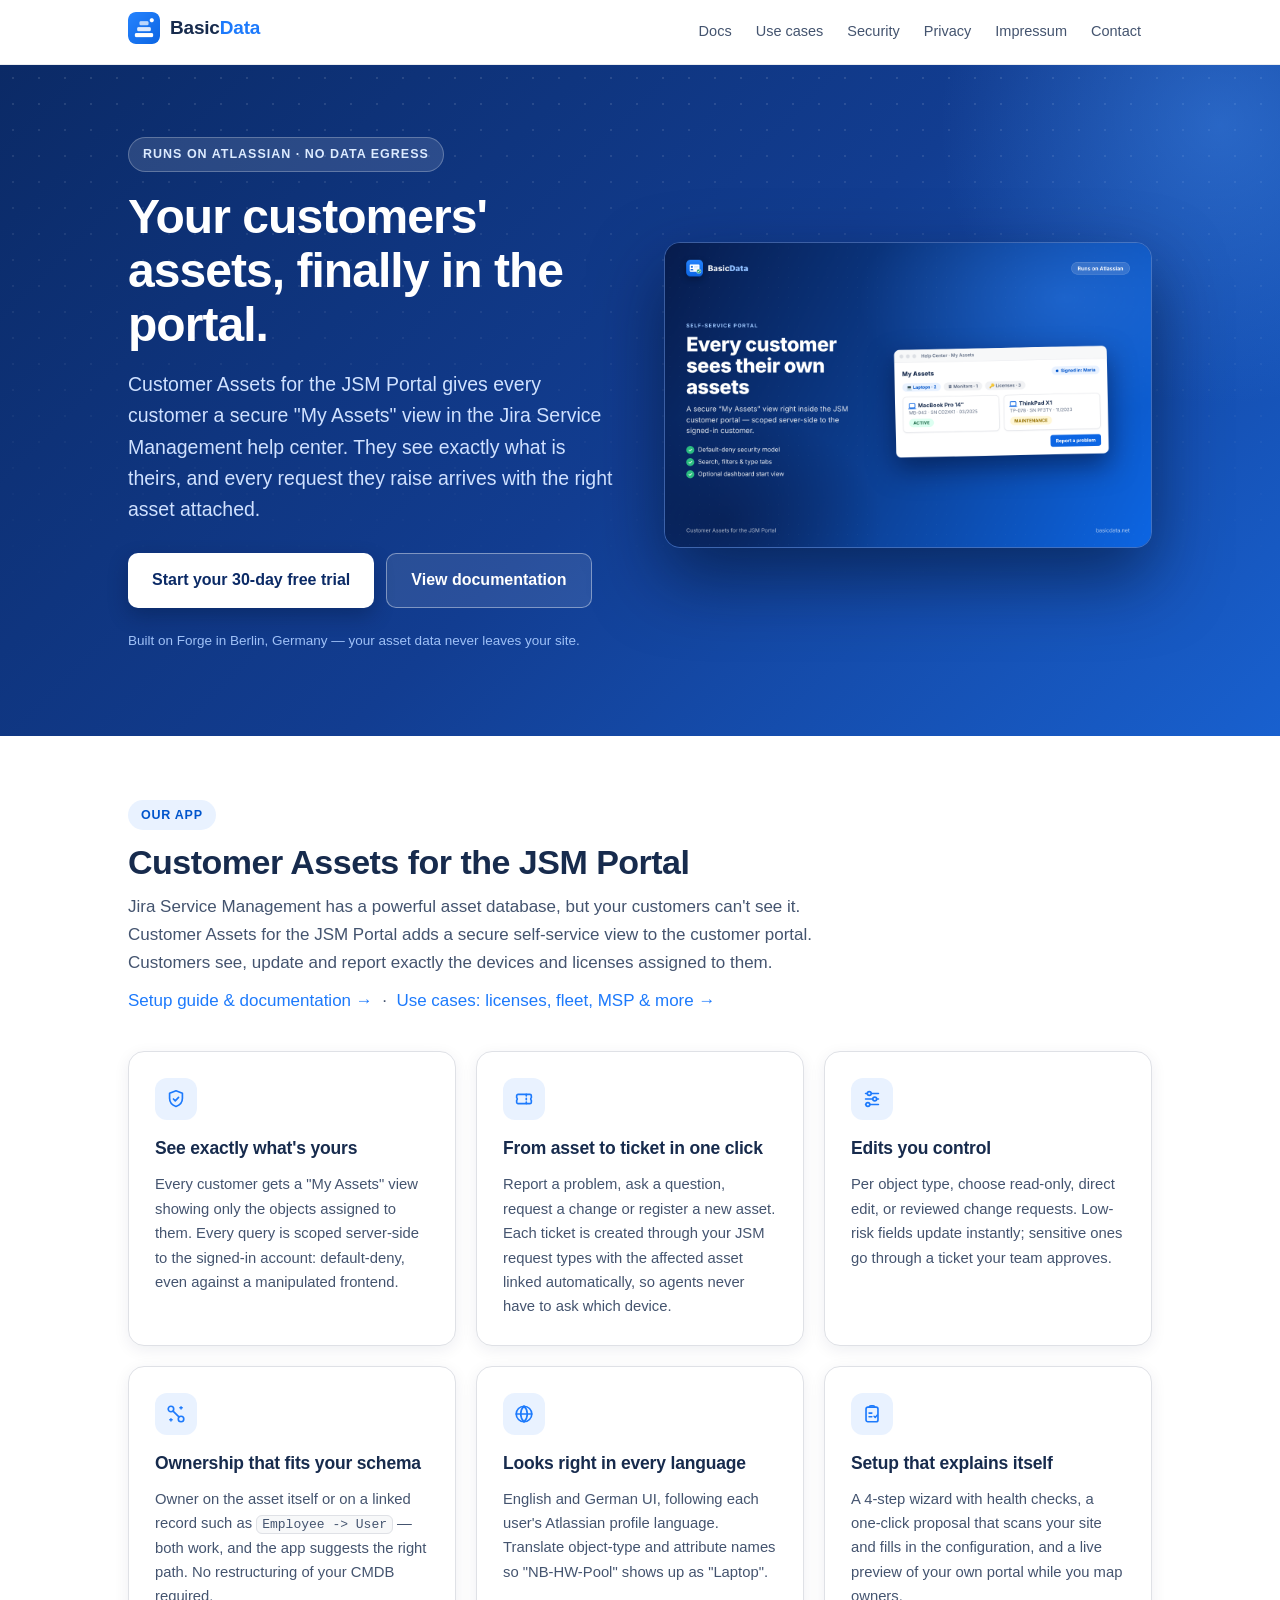
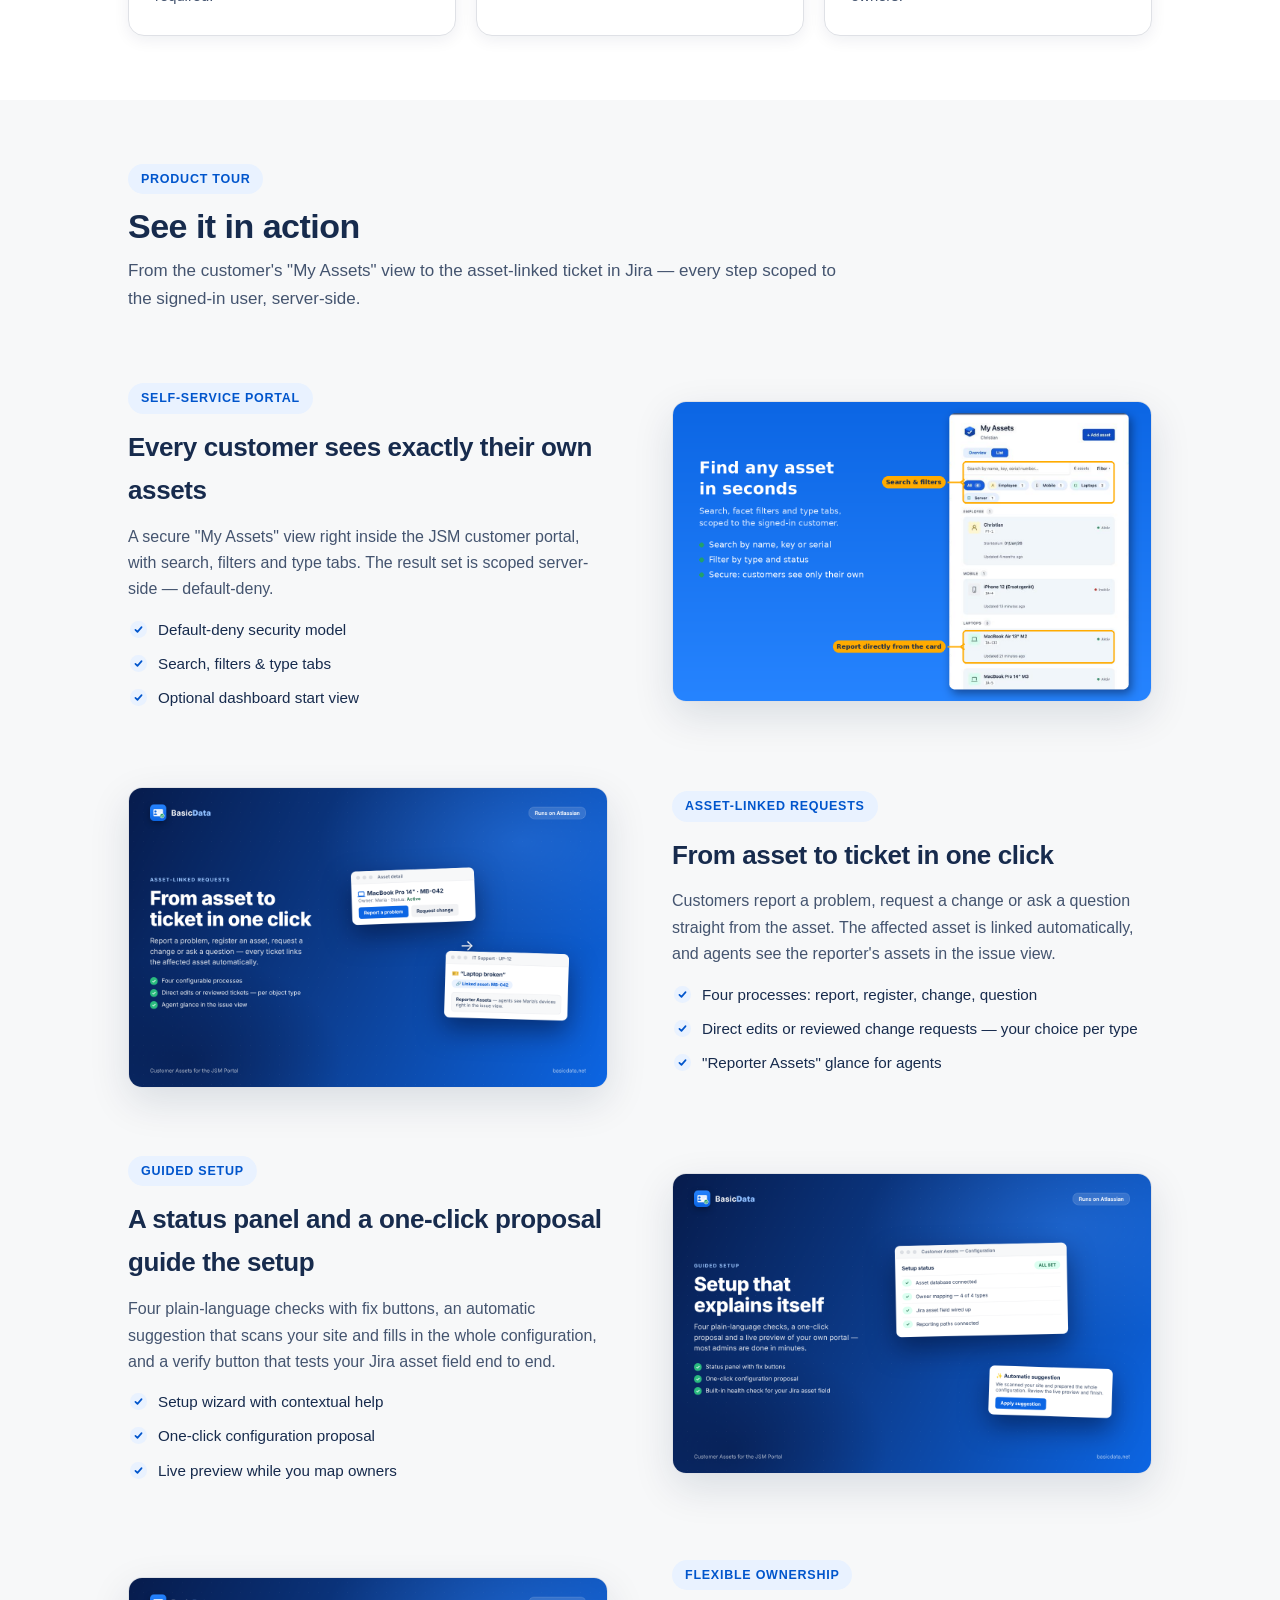
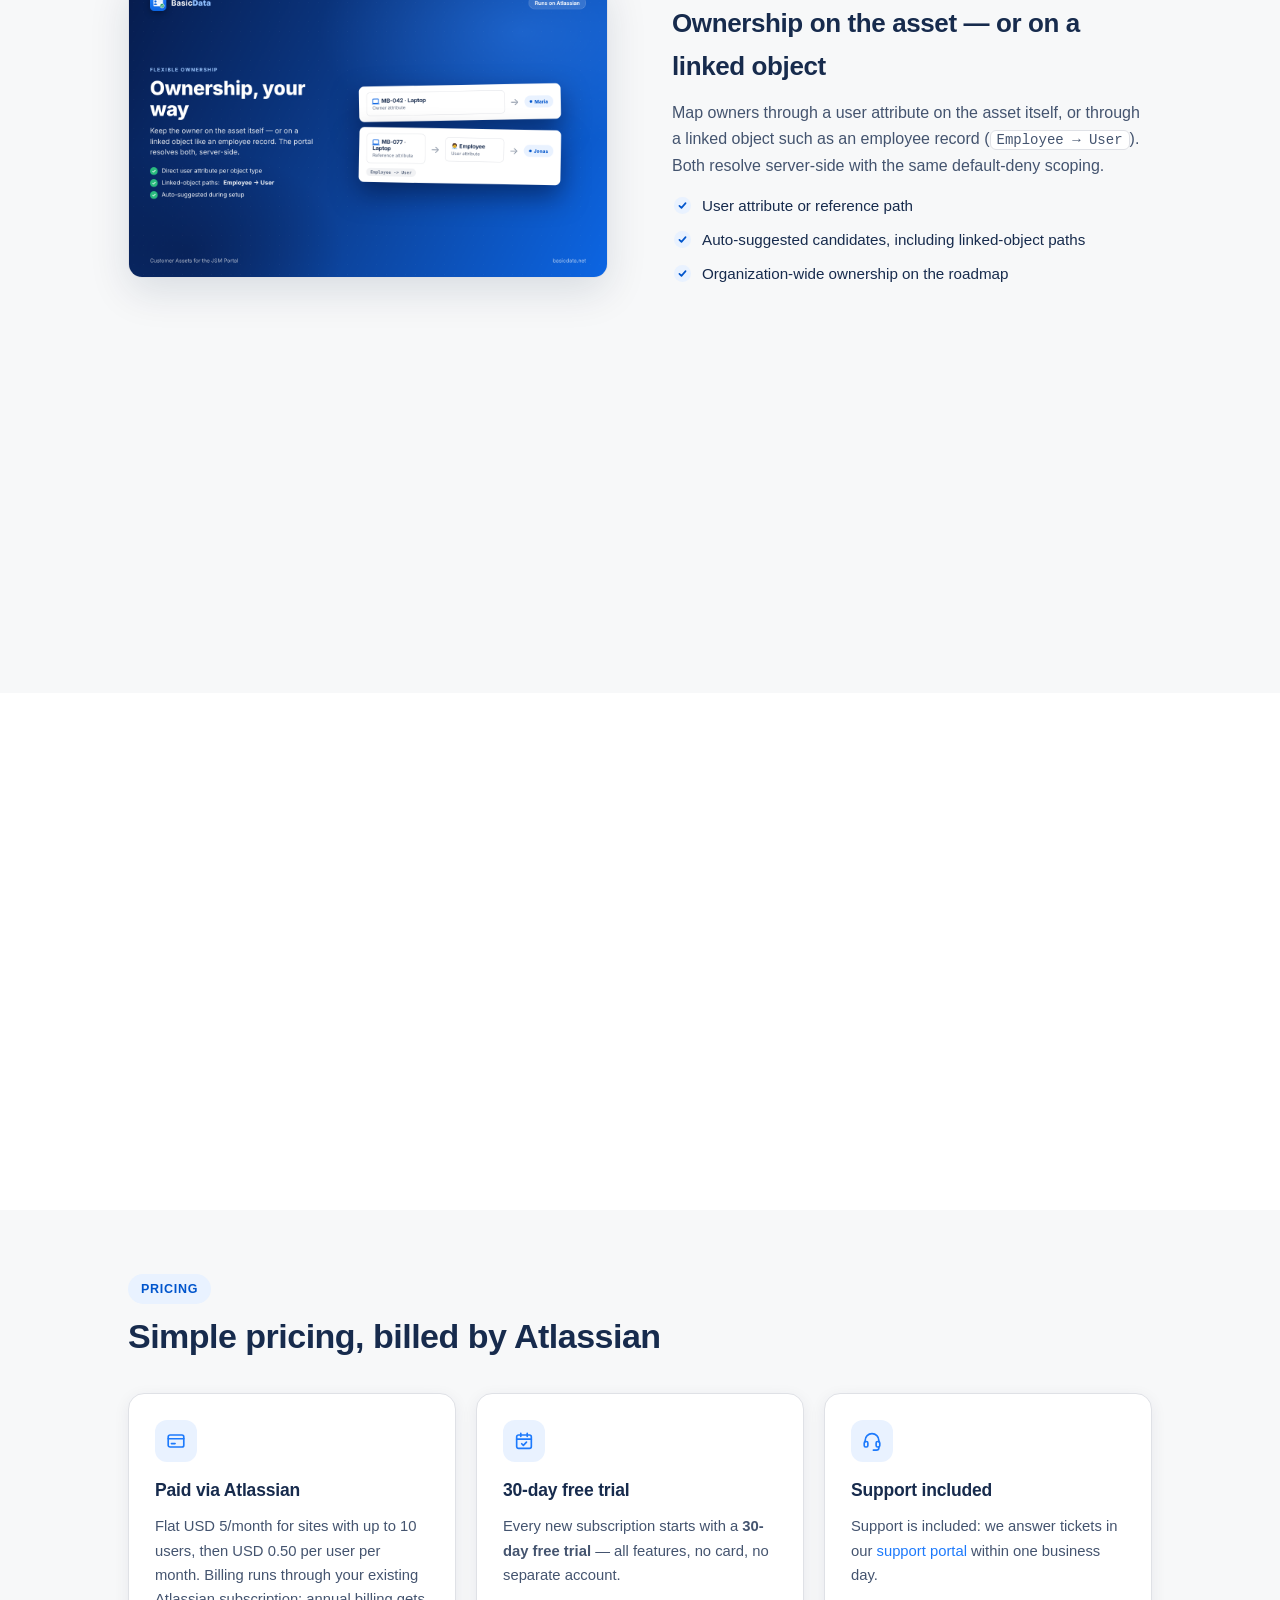
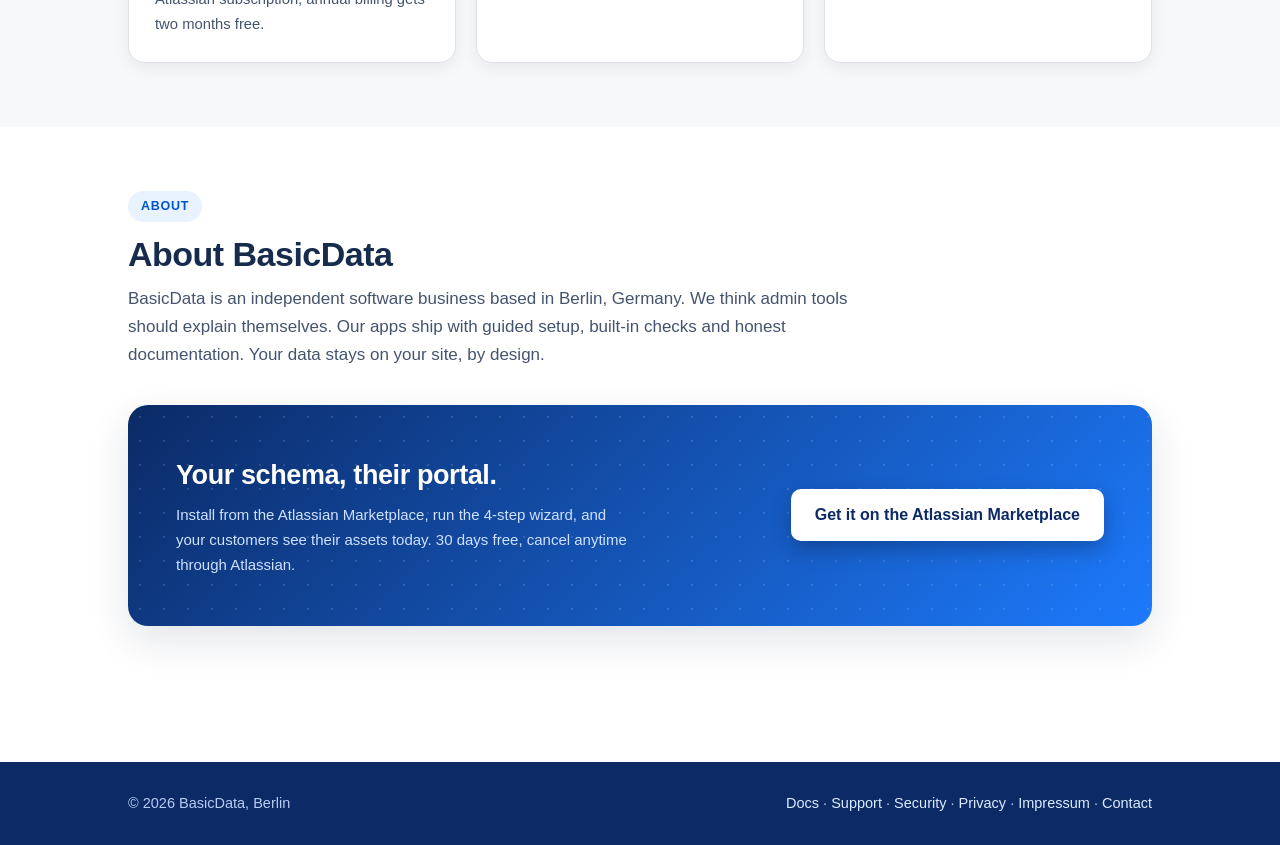
==== commit 78bc62de: "Replace emoji icons with inline SVG icon set index/contact/docs/thanks: consistent stroke-style SVG " ====
--- a/index.html
+++ b/index.html
@@ -80,7 +80,7 @@
 .card:hover{transform:translateY(-3px);box-shadow:var(--shadow)}
 .card h3{font-size:17.5px;margin-bottom:9px;letter-spacing:-.01em}
 .card p{font-size:14.8px;color:var(--sub)}
-.card .ico{display:inline-flex;align-items:center;justify-content:center;width:42px;height:42px;border-radius:12px;background:var(--accent);font-size:20px;margin-bottom:14px}
+.card .ico{display:inline-flex;align-items:center;justify-content:center;width:42px;height:42px;border-radius:12px;background:var(--accent);color:var(--blue);margin-bottom:14px}
 .card .ico.num{background:var(--blue);color:#fff;font-weight:700;font-size:18px}
 
 /* Alternating features */
@@ -188,12 +188,12 @@
       <p style="margin-top:10px"><a href="docs.html">Setup guide &amp; documentation →</a> &nbsp;·&nbsp; <a href="usecases.html">Use cases: licenses, fleet, MSP &amp; more →</a></p>
     </div>
     <div class="cards">
-      <div class="card reveal"><span class="ico" aria-hidden="true">🔒</span><h3>See exactly what's yours</h3><p>Every customer gets a "My Assets" view showing only the objects assigned to them. Every query is scoped server-side to the signed-in account: default-deny, even against a manipulated frontend.</p></div>
-      <div class="card reveal"><span class="ico" aria-hidden="true">🎫</span><h3>From asset to ticket in one click</h3><p>Report a problem, ask a question, request a change or register a new asset. Each ticket is created through your JSM request types with the affected asset linked automatically, so agents never have to ask which device.</p></div>
-      <div class="card reveal"><span class="ico" aria-hidden="true">🛠️</span><h3>Edits you control</h3><p>Per object type, choose read-only, direct edit, or reviewed change requests. Low-risk fields update instantly; sensitive ones go through a ticket your team approves.</p></div>
-      <div class="card reveal"><span class="ico" aria-hidden="true">🧩</span><h3>Ownership that fits your schema</h3><p>Owner on the asset itself or on a linked record such as <code style="background:var(--soft);border:1px solid var(--line);border-radius:6px;padding:1px 5px;font-size:13px">Employee -&gt; User</code> — both work, and the app suggests the right path. No restructuring of your CMDB required.</p></div>
-      <div class="card reveal"><span class="ico" aria-hidden="true">🌍</span><h3>Looks right in every language</h3><p>English and German UI, following each user's Atlassian profile language. Translate object-type and attribute names so "NB-HW-Pool" shows up as "Laptop".</p></div>
-      <div class="card reveal"><span class="ico" aria-hidden="true">🩺</span><h3>Setup that explains itself</h3><p>A 4-step wizard with health checks, a one-click proposal that scans your site and fills in the configuration, and a live preview of your own portal while you map owners.</p></div>
+      <div class="card reveal"><span class="ico" aria-hidden="true"><svg width="22" height="22" viewBox="0 0 24 24" fill="none" stroke="currentColor" stroke-width="1.8" stroke-linecap="round" stroke-linejoin="round"><path d="M12 3l7 2.8v5.4c0 4.3-2.9 7.6-7 9-4.1-1.4-7-4.7-7-9V5.8L12 3z"/><path d="M9.2 12l2 2 3.6-3.8"/></svg></span><h3>See exactly what's yours</h3><p>Every customer gets a "My Assets" view showing only the objects assigned to them. Every query is scoped server-side to the signed-in account: default-deny, even against a manipulated frontend.</p></div>
+      <div class="card reveal"><span class="ico" aria-hidden="true"><svg width="22" height="22" viewBox="0 0 24 24" fill="none" stroke="currentColor" stroke-width="1.8" stroke-linecap="round" stroke-linejoin="round"><path d="M4 8.5A1.5 1.5 0 0 1 5.5 7h13A1.5 1.5 0 0 1 20 8.5v2a2 2 0 0 0 0 3v2a1.5 1.5 0 0 1-1.5 1.5h-13A1.5 1.5 0 0 1 4 15.5v-2a2 2 0 0 0 0-3v-2z"/><path d="M14.5 7v1.6M14.5 11.2v1.6M14.5 15.4V17"/></svg></span><h3>From asset to ticket in one click</h3><p>Report a problem, ask a question, request a change or register a new asset. Each ticket is created through your JSM request types with the affected asset linked automatically, so agents never have to ask which device.</p></div>
+      <div class="card reveal"><span class="ico" aria-hidden="true"><svg width="22" height="22" viewBox="0 0 24 24" fill="none" stroke="currentColor" stroke-width="1.8" stroke-linecap="round" stroke-linejoin="round"><path d="M5 6h14M5 12h14M5 18h14"/><circle cx="9" cy="6" r="2.1" fill="var(--accent)"/><circle cx="15" cy="12" r="2.1" fill="var(--accent)"/><circle cx="7.5" cy="18" r="2.1" fill="var(--accent)"/></svg></span><h3>Edits you control</h3><p>Per object type, choose read-only, direct edit, or reviewed change requests. Low-risk fields update instantly; sensitive ones go through a ticket your team approves.</p></div>
+      <div class="card reveal"><span class="ico" aria-hidden="true"><svg width="22" height="22" viewBox="0 0 24 24" fill="none" stroke="currentColor" stroke-width="1.8" stroke-linecap="round" stroke-linejoin="round"><circle cx="6.5" cy="6.5" r="3"/><circle cx="17.5" cy="17.5" r="3"/><path d="M8.8 8.8l6.4 6.4"/><path d="M17.5 4v2.5M16.2 5.2h2.6M6.5 17v2.6M5.2 18.3h2.6" stroke-width="1.5"/></svg></span><h3>Ownership that fits your schema</h3><p>Owner on the asset itself or on a linked record such as <code style="background:var(--soft);border:1px solid var(--line);border-radius:6px;padding:1px 5px;font-size:13px">Employee -&gt; User</code> — both work, and the app suggests the right path. No restructuring of your CMDB required.</p></div>
+      <div class="card reveal"><span class="ico" aria-hidden="true"><svg width="22" height="22" viewBox="0 0 24 24" fill="none" stroke="currentColor" stroke-width="1.8" stroke-linecap="round" stroke-linejoin="round"><circle cx="12" cy="12" r="8.5"/><path d="M3.5 12h17M12 3.5c2.4 2.3 3.6 5.2 3.6 8.5s-1.2 6.2-3.6 8.5c-2.4-2.3-3.6-5.2-3.6-8.5s1.2-6.2 3.6-8.5z"/></svg></span><h3>Looks right in every language</h3><p>English and German UI, following each user's Atlassian profile language. Translate object-type and attribute names so "NB-HW-Pool" shows up as "Laptop".</p></div>
+      <div class="card reveal"><span class="ico" aria-hidden="true"><svg width="22" height="22" viewBox="0 0 24 24" fill="none" stroke="currentColor" stroke-width="1.8" stroke-linecap="round" stroke-linejoin="round"><rect x="5.5" y="4.5" width="13" height="16" rx="2"/><path d="M9 4.5A1.8 1.8 0 0 1 10.8 3h2.4A1.8 1.8 0 0 1 15 4.5"/><path d="M8.8 11h3M8.8 15h3"/><path d="M14.2 14.4l1.3 1.3 2.3-2.5" stroke-width="1.6"/></svg></span><h3>Setup that explains itself</h3><p>A 4-step wizard with health checks, a one-click proposal that scans your site and fills in the configuration, and a live preview of your own portal while you map owners.</p></div>
     </div>
   </div>
 </section>
@@ -291,9 +291,9 @@
       <h2 id="pricing-h">Simple pricing, billed by Atlassian</h2>
     </div>
     <div class="cards">
-      <div class="card reveal"><span class="ico" aria-hidden="true">💳</span><h3>Paid via Atlassian</h3><p>Flat USD 5/month for sites with up to 10 users, then USD 0.50 per user per month. Billing runs through your existing Atlassian subscription; annual billing gets two months free.</p></div>
-      <div class="card reveal"><span class="ico" aria-hidden="true">🗓</span><h3>30-day free trial</h3><p>Every new subscription starts with a <strong>30-day free trial</strong> — all features, no card, no separate account.</p></div>
-      <div class="card reveal"><span class="ico" aria-hidden="true">🤝</span><h3>Support included</h3><p>Support is included: we answer tickets in our <a href="https://basicdata.atlassian.net/servicedesk/customer/portal/3">support portal</a> within one business day.</p></div>
+      <div class="card reveal"><span class="ico" aria-hidden="true"><svg width="22" height="22" viewBox="0 0 24 24" fill="none" stroke="currentColor" stroke-width="1.8" stroke-linecap="round" stroke-linejoin="round"><rect x="3.5" y="5.5" width="17" height="13" rx="2"/><path d="M3.5 9.5h17"/><path d="M7 14.8h4"/></svg></span><h3>Paid via Atlassian</h3><p>Flat USD 5/month for sites with up to 10 users, then USD 0.50 per user per month. Billing runs through your existing Atlassian subscription; annual billing gets two months free.</p></div>
+      <div class="card reveal"><span class="ico" aria-hidden="true"><svg width="22" height="22" viewBox="0 0 24 24" fill="none" stroke="currentColor" stroke-width="1.8" stroke-linecap="round" stroke-linejoin="round"><rect x="4" y="5.5" width="16" height="14.5" rx="2"/><path d="M4 10h16M8.5 3.5v3.5M15.5 3.5v3.5"/><path d="M9.5 15l1.8 1.8 3.4-3.6"/></svg></span><h3>30-day free trial</h3><p>Every new subscription starts with a <strong>30-day free trial</strong> — all features, no card, no separate account.</p></div>
+      <div class="card reveal"><span class="ico" aria-hidden="true"><svg width="22" height="22" viewBox="0 0 24 24" fill="none" stroke="currentColor" stroke-width="1.8" stroke-linecap="round" stroke-linejoin="round"><path d="M4.5 13v-1.5a7.5 7.5 0 0 1 15 0V13"/><rect x="3.5" y="12.5" width="4" height="6" rx="1.6"/><rect x="16.5" y="12.5" width="4" height="6" rx="1.6"/><path d="M19.5 18.5v.8a2.7 2.7 0 0 1-2.7 2.7H13.5"/></svg></span><h3>Support included</h3><p>Support is included: we answer tickets in our <a href="https://basicdata.atlassian.net/servicedesk/customer/portal/3">support portal</a> within one business day.</p></div>
     </div>
   </div>
 </section>
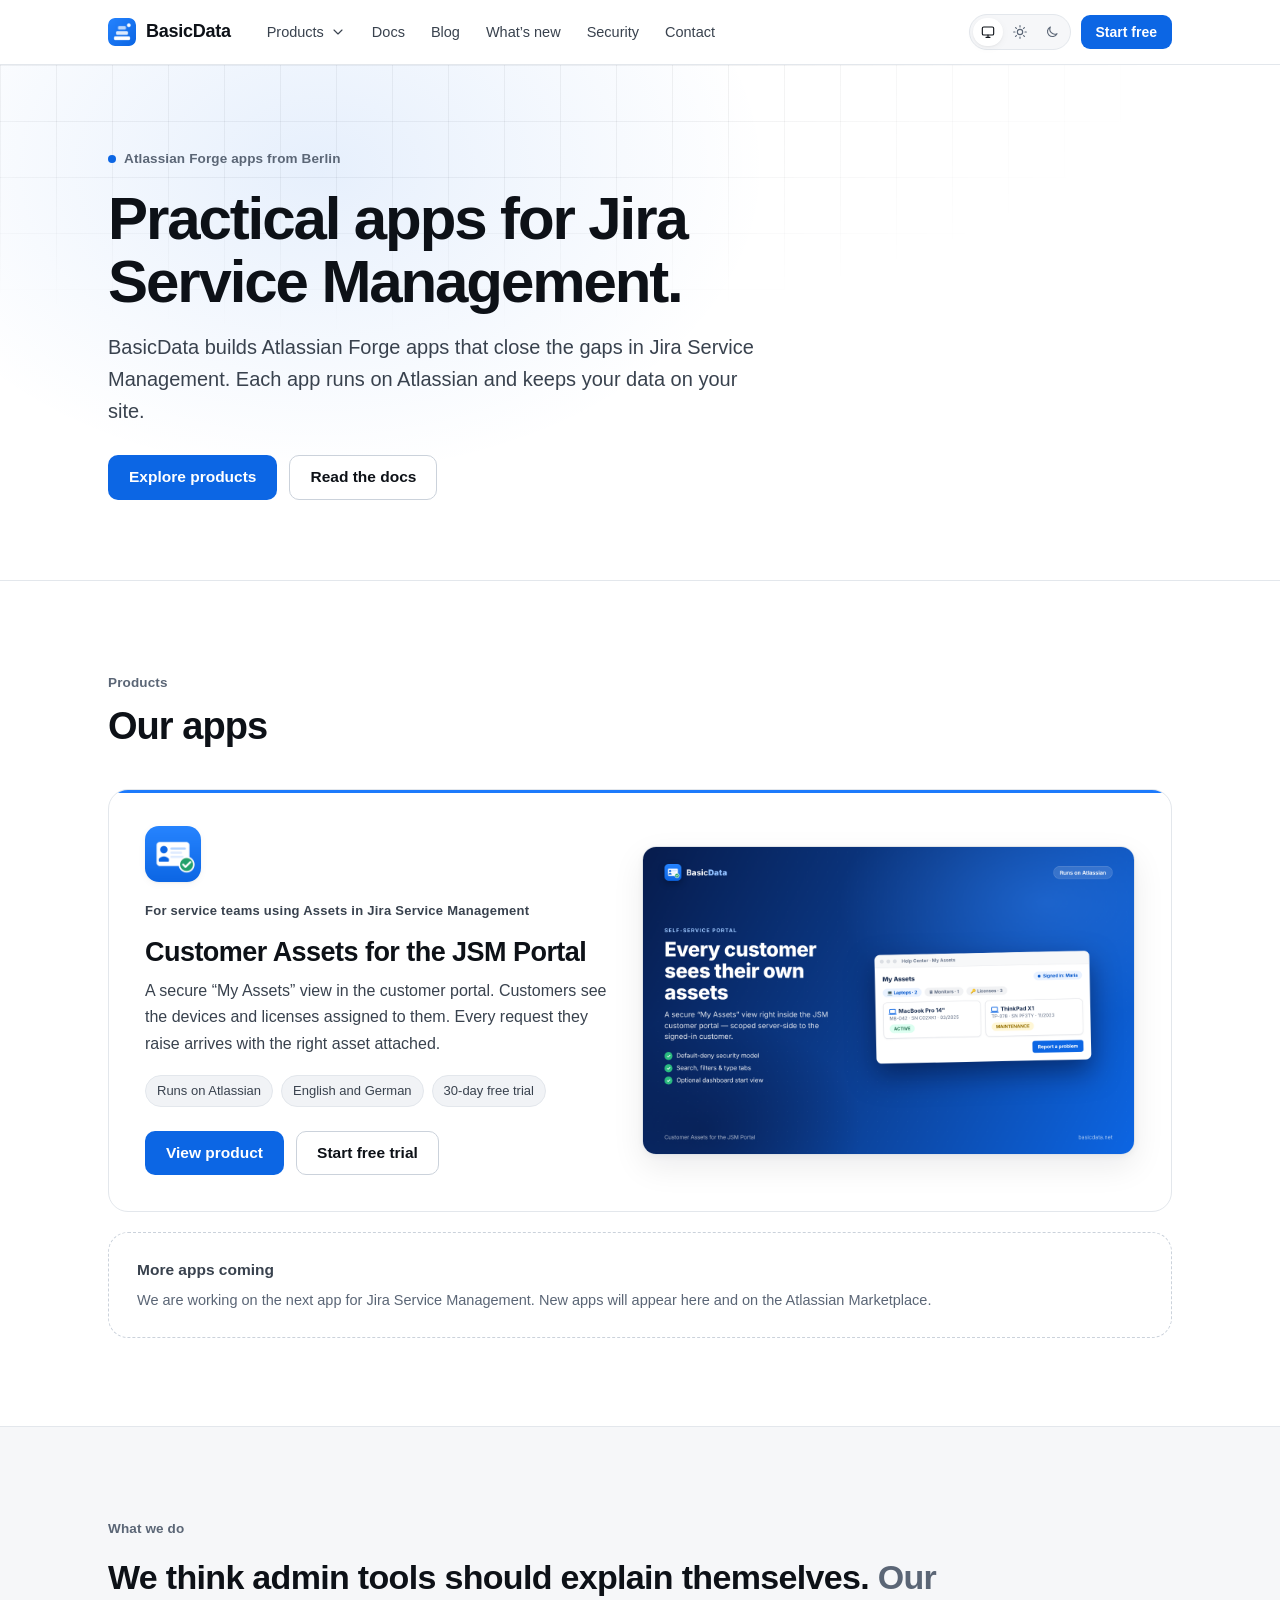
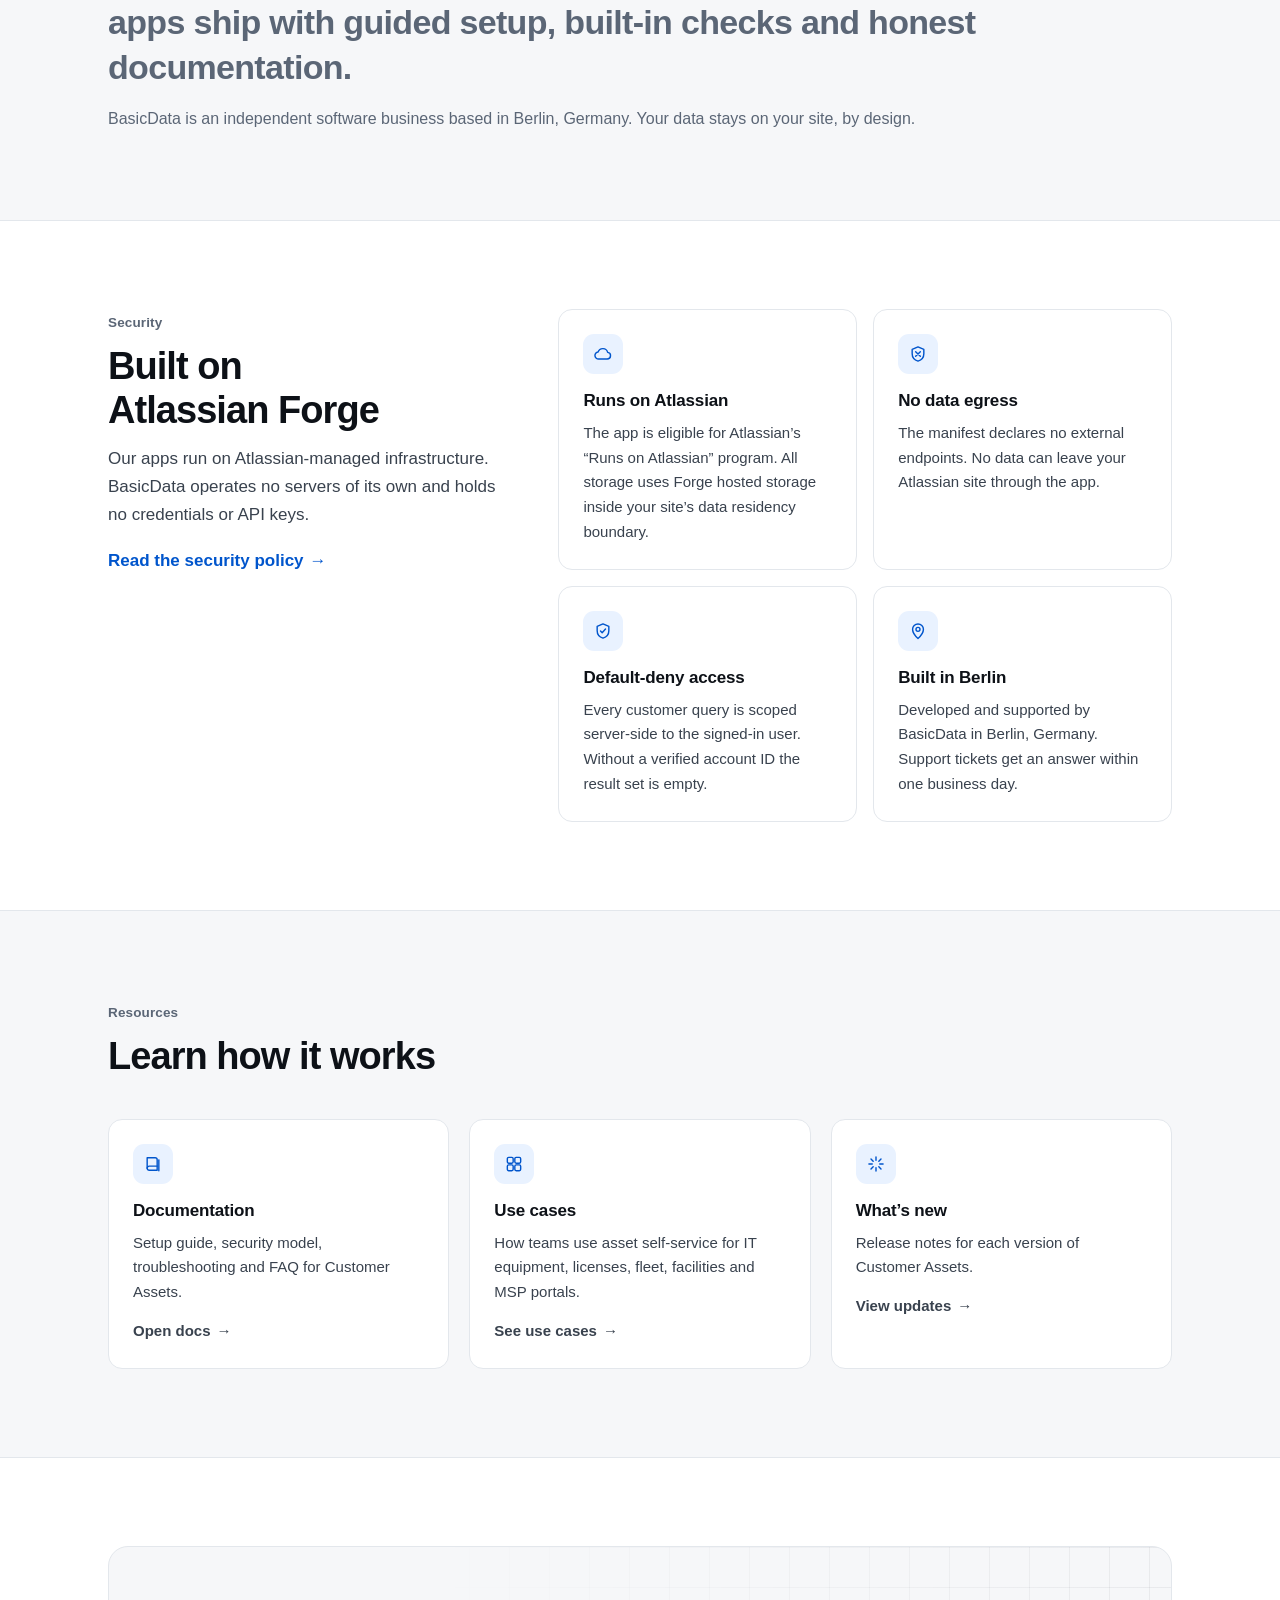
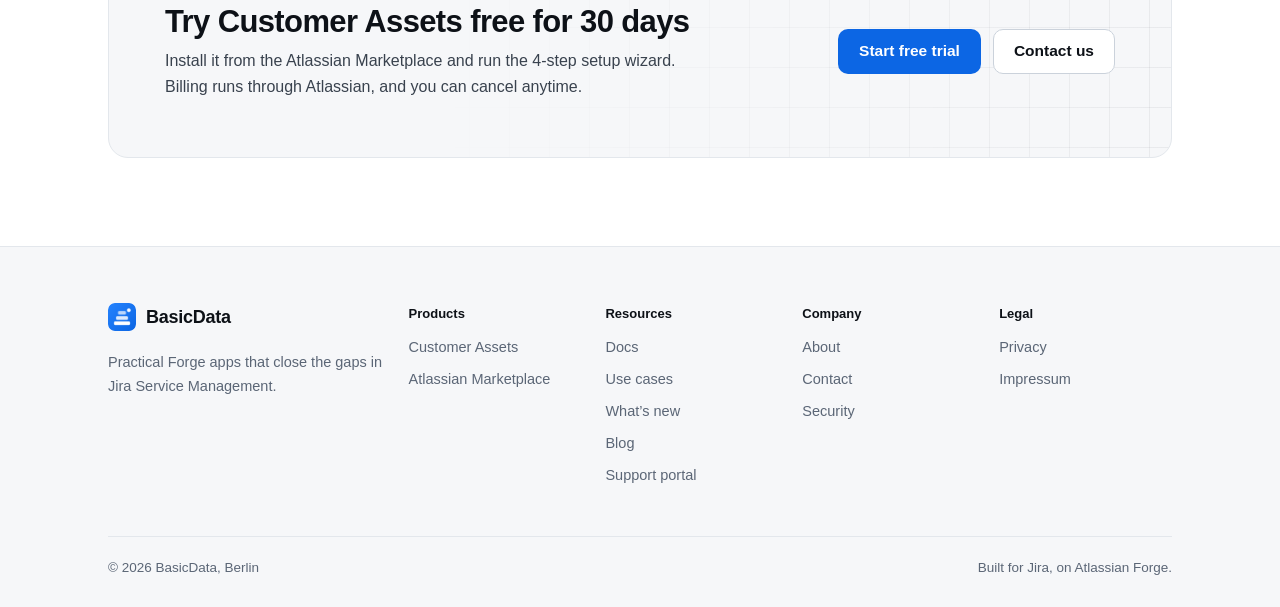
==== commit b5ef5858: "Redesign: BasicData umbrella, product pages, changelog and blog - BasicData home with product cards;" ====
--- a/index.html
+++ b/index.html
@@ -3,330 +3,188 @@
 <head>
 <meta charset="utf-8">
 <meta name="viewport" content="width=device-width, initial-scale=1">
-<link rel="icon" type="image/png" href="logo-512.png">
-<link rel="apple-touch-icon" href="logo-512.png">
 <title>BasicData · Practical Forge apps for Jira Service Management</title>
 <meta name="description" content="BasicData builds practical Atlassian Forge apps that close the gaps in Jira Service Management. Maker of Customer Assets for the JSM Portal.">
+<link rel="canonical" href="https://basicdata.net/">
+<meta name="color-scheme" content="light dark">
+<meta name="theme-color" media="(prefers-color-scheme: light)" content="#ffffff">
+<meta name="theme-color" media="(prefers-color-scheme: dark)" content="#0b0d10">
+<link rel="icon" type="image/svg+xml" href="/basicdata-logo.svg">
+<link rel="icon" type="image/png" sizes="512x512" href="/logo-512.png">
+<link rel="apple-touch-icon" href="/logo-512.png">
+<meta property="og:site_name" content="BasicData">
 <meta property="og:title" content="BasicData · Practical Forge apps for Jira Service Management">
-<meta property="og:description" content="Customer Assets for the JSM Portal: a secure self-service asset view in the JSM customer portal. Runs on Atlassian, no data egress.">
-<meta property="og:image" content="https://basicdata.net/logo-512.png">
+<meta property="og:description" content="BasicData builds practical Atlassian Forge apps that close the gaps in Jira Service Management. Maker of Customer Assets for the JSM Portal.">
 <meta property="og:url" content="https://basicdata.net/">
 <meta property="og:type" content="website">
-<style>
-:root{
-  --blue:#1d7afc;--blue-dark:#0c66e4;--navy:#0b2a66;--navy-2:#123d91;
-  --ink:#172b4d;--sub:#44546f;--line:#dfe1e6;--soft:#f7f8f9;--accent:#e9f2ff;
-  --r:16px;--r-sm:12px;
-  --shadow:0 14px 40px rgba(9,30,66,.12);--shadow-sm:0 4px 16px rgba(9,30,66,.07);
-}
-*{box-sizing:border-box;margin:0;padding:0}
-html{scroll-behavior:smooth;scroll-padding-top:92px}
-body{font:16px/1.65 -apple-system,BlinkMacSystemFont,"Segoe UI",Roboto,Helvetica,Arial,sans-serif;color:var(--ink);background:#fff;-webkit-text-size-adjust:100%;overflow-wrap:break-word}
-img{max-width:100%;height:auto}
-a{color:var(--blue);text-decoration:none}
-a:hover{text-decoration:underline}
-:focus-visible{outline:3px solid var(--blue);outline-offset:2px;border-radius:6px}
-.hero-dark :focus-visible,.cta-band :focus-visible,.site-footer :focus-visible{outline-color:#fff}
-.wrap{max-width:1080px;margin:0 auto;padding:0 20px}
-@media(min-width:480px){.wrap{padding:0 28px}}
-
-/* Header */
-.site-header{position:sticky;top:0;z-index:50;background:rgba(255,255,255,.85);backdrop-filter:saturate(1.6) blur(14px);-webkit-backdrop-filter:saturate(1.6) blur(14px);border-bottom:1px solid rgba(9,30,66,.08)}
-.nav{display:flex;align-items:center;justify-content:space-between;gap:8px 16px;padding-top:12px;padding-bottom:12px;flex-wrap:wrap}
-.logo a{display:inline-flex;align-items:center;gap:10px;font-size:19px;font-weight:700;color:var(--ink);letter-spacing:-.01em}
-.logo a:hover{text-decoration:none}
-.logo img{width:32px;height:32px;border-radius:8px;display:block}
-.logo b{color:var(--blue)}
-.nav nav{display:flex;flex-wrap:wrap;gap:2px}
-.nav nav a{color:var(--sub);font-size:14.5px;font-weight:500;padding:7px 11px;border-radius:999px;transition:background .15s,color .15s}
-.nav nav a:hover{background:var(--accent);color:var(--blue-dark);text-decoration:none}
-.nav nav a[aria-current="page"]{background:var(--accent);color:var(--blue-dark);font-weight:600}
-@media(max-width:480px){.nav nav a{padding:6px 8px;font-size:13.5px}}
-
-/* Dark hero */
-.hero-dark{position:relative;overflow:hidden;background:linear-gradient(135deg,#0b2a66 0%,#123d91 52%,#1d7afc 135%);color:#fff}
-.hero-dark::before{content:"";position:absolute;inset:0;background-image:radial-gradient(rgba(255,255,255,.13) 1px,transparent 1.6px);background-size:26px 26px;-webkit-mask-image:linear-gradient(to bottom,rgba(0,0,0,.9),transparent 80%);mask-image:linear-gradient(to bottom,rgba(0,0,0,.9),transparent 80%);pointer-events:none}
-.hero-dark::after{content:"";position:absolute;right:-220px;top:-220px;width:560px;height:560px;border-radius:50%;background:radial-gradient(closest-side,rgba(76,154,255,.38),transparent);pointer-events:none}
-.hero-dark>.wrap{position:relative;z-index:1}
-.hero-dark h1{font-size:clamp(31px,4.6vw,48px);line-height:1.12;font-weight:800;letter-spacing:-.02em;margin:18px 0 18px}
-.hero-dark .lead{font-size:clamp(16.5px,2vw,19.5px);line-height:1.6;color:#cfe1ff;max-width:640px}
-.kicker{display:inline-flex;align-items:center;gap:8px;background:rgba(255,255,255,.12);border:1px solid rgba(255,255,255,.25);color:#dcebff;font-size:12.5px;font-weight:700;letter-spacing:.08em;text-transform:uppercase;padding:6px 14px;border-radius:999px}
-.page-hero{padding-top:56px;padding-bottom:48px}
-.page-hero .meta{color:#9fc1f7;font-size:14px;margin-top:14px}
-
-/* Buttons */
-.btn{display:inline-flex;align-items:center;justify-content:center;gap:8px;background:var(--blue);color:#fff;padding:13px 24px;border-radius:10px;font-weight:600;font-size:16px;border:0;cursor:pointer;transition:transform .15s,box-shadow .15s,background .15s;box-shadow:0 8px 20px rgba(12,90,220,.35)}
-.btn:hover{background:var(--blue-dark);text-decoration:none;transform:translateY(-1px);box-shadow:0 10px 24px rgba(12,90,220,.4)}
-.btn.light{background:#fff;color:var(--navy);box-shadow:0 8px 20px rgba(4,16,45,.3)}
-.btn.light:hover{background:var(--accent);color:var(--navy)}
-.btn.ghost{background:rgba(255,255,255,.1);color:#fff;border:1px solid rgba(255,255,255,.4);box-shadow:none}
-.btn.ghost:hover{background:rgba(255,255,255,.2)}
-.btn.soft{background:var(--accent);color:var(--blue-dark);box-shadow:none}
-.btn.soft:hover{background:#d6e8ff;color:var(--blue-dark)}
-.btn-row{display:flex;flex-wrap:wrap;gap:12px;margin-top:28px}
-
-/* Sections */
-section{padding:64px 0}
-.section-soft{background:var(--soft)}
-.sec-head{max-width:720px;margin-bottom:36px}
-.sec-head h2{font-size:clamp(26px,3.4vw,34px);line-height:1.2;letter-spacing:-.015em;margin:12px 0 10px}
-.sec-head p{color:var(--sub);font-size:17px}
-.pill{display:inline-flex;align-items:center;gap:6px;background:var(--accent);color:#0055cc;font-size:12.5px;font-weight:700;letter-spacing:.06em;text-transform:uppercase;padding:5px 13px;border-radius:999px}
-
-/* Cards */
-.cards{display:grid;grid-template-columns:repeat(auto-fit,minmax(min(250px,100%),1fr));gap:20px}
-.cards.four{grid-template-columns:repeat(auto-fit,minmax(min(235px,100%),1fr))}
-.card{background:#fff;border:1px solid var(--line);border-radius:var(--r);padding:26px;box-shadow:var(--shadow-sm);transition:transform .2s,box-shadow .2s}
-.card:hover{transform:translateY(-3px);box-shadow:var(--shadow)}
-.card h3{font-size:17.5px;margin-bottom:9px;letter-spacing:-.01em}
-.card p{font-size:14.8px;color:var(--sub)}
-.card .ico{display:inline-flex;align-items:center;justify-content:center;width:42px;height:42px;border-radius:12px;background:var(--accent);color:var(--blue);margin-bottom:14px}
-.card .ico.num{background:var(--blue);color:#fff;font-weight:700;font-size:18px}
-
-/* Alternating features */
-.feature{display:grid;grid-template-columns:1fr 1fr;gap:clamp(28px,5vw,64px);align-items:center;padding:34px 0}
-.feature .media img{width:100%;border-radius:14px;border:1px solid var(--line);box-shadow:var(--shadow);display:block;background:#fff}
-.feature .media a{display:block;border-radius:14px}
-.feature h3{font-size:clamp(21px,2.6vw,26px);letter-spacing:-.015em;margin:12px 0 12px}
-.feature p{color:var(--sub);margin-bottom:10px}
-.feature ul{margin:14px 0 0 2px;list-style:none}
-.feature li{padding-left:28px;position:relative;margin-bottom:9px;color:var(--ink);font-size:15.2px}
-.feature li::before{content:"";position:absolute;left:0;top:4px;width:17px;height:17px;border-radius:50%;background:var(--accent) url('data:image/svg+xml;utf8,<svg xmlns="http://www.w3.org/2000/svg" viewBox="0 0 16 16"><path fill="none" stroke="%230055cc" stroke-width="2.4" stroke-linecap="round" stroke-linejoin="round" d="M3.5 8.5l3 3 6-7"/></svg>') center/11px no-repeat}
-@media(max-width:840px){.feature{grid-template-columns:1fr}.feature .media{order:-1}}
-@media(min-width:841px){.feature.flip .media{order:-1}}
-
-/* Screenshot gallery */
-.shots{display:grid;grid-template-columns:repeat(auto-fit,minmax(min(300px,100%),1fr));gap:24px}
-.shots figure{margin:0;background:#fff;border:1px solid var(--line);border-radius:var(--r);padding:10px 10px 14px;box-shadow:var(--shadow-sm);transition:transform .2s,box-shadow .2s}
-.shots figure:hover{transform:translateY(-3px);box-shadow:var(--shadow)}
-.shots img{width:100%;border-radius:10px;display:block}
-.shots figcaption{font-size:13.8px;color:var(--sub);margin:10px 4px 0}
-
-/* CTA band */
-.cta-band{position:relative;overflow:hidden;background:linear-gradient(135deg,var(--navy),var(--blue));border-radius:20px;padding:clamp(28px,5vw,48px);color:#fff;display:flex;flex-wrap:wrap;gap:20px 32px;align-items:center;justify-content:space-between;box-shadow:var(--shadow)}
-.cta-band::before{content:"";position:absolute;inset:0;background-image:radial-gradient(rgba(255,255,255,.12) 1px,transparent 1.6px);background-size:24px 24px;pointer-events:none}
-.cta-band>*{position:relative}
-.cta-band h2{font-size:clamp(21px,2.8vw,27px);letter-spacing:-.015em}
-.cta-band p{color:#cfe1ff;font-size:15px;margin-top:6px;max-width:460px}
-
-/* Prose pages (docs, legal) */
-.prose{max-width:780px}
-.prose h2{font-size:clamp(21px,2.6vw,25px);letter-spacing:-.015em;margin:44px 0 14px;padding-top:6px}
-.prose h2 .hash{opacity:0;margin-left:8px;font-weight:600;font-size:.8em;transition:opacity .15s}
-.prose h2:hover .hash{opacity:1}
-.prose h3{font-size:17px;margin:22px 0 8px}
-.prose p{margin-bottom:13px}
-.prose ul,.prose ol{margin:0 0 14px 22px}
-.prose li{margin-bottom:8px}
-.prose code{background:var(--soft);border:1px solid var(--line);border-radius:6px;padding:1px 6px;font-size:14px}
-.callout{border-radius:var(--r-sm);padding:16px 18px;margin:18px 0;border:1px solid}
-.callout.note{background:var(--accent);border-color:#cce0ff}
-.callout.warn{background:#fff7d6;border-color:#f5cd47}
-.step{background:#fff;border:1px solid var(--line);border-radius:var(--r-sm);padding:20px 22px;margin-bottom:16px;box-shadow:var(--shadow-sm)}
-.step h3{margin:0 0 8px;display:flex;align-items:center;gap:12px}
-.step .n{display:inline-flex;align-items:center;justify-content:center;flex:none;width:30px;height:30px;border-radius:10px;background:var(--blue);color:#fff;font-size:15px;font-weight:700}
-.toc{background:var(--soft);border:1px solid var(--line);border-radius:var(--r);padding:20px 24px;margin:0 0 36px}
-.toc h2{font-size:13px;letter-spacing:.08em;text-transform:uppercase;color:var(--sub);margin:0 0 12px}
-.toc ol{margin:0;list-style:none;columns:2;column-gap:32px}
-.toc li{margin-bottom:8px;break-inside:avoid;font-size:15px}
-@media(max-width:560px){.toc ol{columns:1}}
-.doc-img{width:100%;border-radius:14px;border:1px solid var(--line);box-shadow:var(--shadow-sm);display:block;margin:8px 0 16px}
-
-/* Forms */
-form label{display:block;font-weight:600;font-size:14.5px;margin:20px 0 7px}
-input,textarea{width:100%;padding:12px 14px;border:1px solid var(--line);border-radius:10px;font:inherit;color:var(--ink);background:#fff;transition:border-color .15s,box-shadow .15s}
-input:focus,textarea:focus{outline:none;border-color:var(--blue);box-shadow:0 0 0 3px rgba(29,122,252,.25)}
-textarea{min-height:170px;resize:vertical}
-
-/* Footer */
-.site-footer{background:var(--navy);color:#b6ccf2;font-size:14.5px;margin-top:64px}
-.site-footer .wrap{display:flex;flex-wrap:wrap;gap:12px 24px;justify-content:space-between;align-items:center;padding-top:30px;padding-bottom:30px}
-.site-footer a{color:#dcebff}
-.site-footer a:hover{color:#fff}
-
-/* Reveal */
-.reveal.pre{opacity:0;transform:translateY(16px)}
-.reveal.in{opacity:1;transform:none;transition:opacity .6s ease,transform .6s ease}
-@media(prefers-reduced-motion:reduce){html{scroll-behavior:auto}.reveal.pre{opacity:1;transform:none}*{transition:none!important}}
-</style>
+<meta property="og:image" content="https://basicdata.net/logo-512.png">
+<meta name="twitter:card" content="summary">
+<script>try{var t=localStorage.getItem('bd-theme');if(t==='light'||t==='dark')document.documentElement.setAttribute('data-theme',t)}catch(e){}</script>
+<link rel="stylesheet" href="/assets/site.css">
+<script src="/assets/site.js" defer></script>
+<script type="application/ld+json">{"@context": "https://schema.org", "@graph": [{"@type": "Organization", "@id": "https://basicdata.net/#org", "name": "BasicData", "url": "https://basicdata.net/", "logo": "https://basicdata.net/logo-512.png", "email": "hello@basicdata.net", "address": {"@type": "PostalAddress", "addressLocality": "Berlin", "addressCountry": "DE"}, "sameAs": ["https://marketplace.atlassian.com/apps/3678048516", "https://www.youtube.com/@basicdatanet"]}, {"@type": "WebSite", "@id": "https://basicdata.net/#website", "url": "https://basicdata.net/", "name": "BasicData", "publisher": {"@id": "https://basicdata.net/#org"}}]}</script>
 </head>
 <body>
+<a class="skip-link" href="#main">Skip to content</a>
 <header class="site-header">
-  <div class="wrap nav">
-    <div class="logo"><a href="index.html"><img src="logo-512.png" alt="BasicData logo"><span>Basic<b>Data</b></span></a></div>
-    <nav aria-label="Main"><a href="docs.html">Docs</a><a href="usecases.html">Use cases</a><a href="security.html">Security</a><a href="privacy.html">Privacy</a><a href="impressum.html">Impressum</a><a href="contact.html">Contact</a></nav>
-  </div>
-</header>
-
-<main id="main">
-<div class="hero-dark">
-  <div class="wrap" style="padding-top:72px;padding-bottom:84px">
-    <div style="display:grid;grid-template-columns:repeat(auto-fit,minmax(min(440px,100%),1fr));gap:48px;align-items:center">
-      <div>
-        <span class="kicker">Runs on Atlassian · No data egress</span>
-        <h1>Your customers' assets, finally in the portal.</h1>
-        <p class="lead">Customer Assets for the JSM Portal gives every customer a secure "My Assets" view in the Jira Service Management help center. They see exactly what is theirs, and every request they raise arrives with the right asset attached.</p>
-        <div class="btn-row">
-          <a class="btn light" href="https://marketplace.atlassian.com/apps/3678048516">Start your 30-day free trial</a>
-          <a class="btn ghost" href="docs.html">View documentation</a>
+  <div class="wrap header-inner">
+    <a class="brand" href="/" aria-label="BasicData home"><img src="/logo-512.png" alt="" width="28" height="28"><span>BasicData</span></a>
+    <button class="menu-toggle" type="button" aria-expanded="false" aria-controls="site-nav" aria-label="Open menu"><svg width="22" height="22" viewBox="0 0 24 24" fill="none" stroke="currentColor" stroke-width="1.7" stroke-linecap="round" stroke-linejoin="round" aria-hidden="true" focusable="false"><path d="M4 7h16M4 12h16M4 17h16"/></svg></button>
+    <div class="site-nav" id="site-nav">
+      <nav aria-label="Main">
+        <ul class="nav-list">
+          <li class="has-dd">
+            <button class="dd-toggle" type="button" aria-expanded="false" aria-controls="dd-products">Products <svg width="16" height="16" viewBox="0 0 24 24" fill="none" stroke="currentColor" stroke-width="1.7" stroke-linecap="round" stroke-linejoin="round" aria-hidden="true" focusable="false"><path d="M6 9l6 6 6-6"/></svg></button>
+            <div class="dd-panel" id="dd-products" hidden>
+              <div class="dd-label">Apps for Jira Service Management</div>
+              <a class="dd-item" href="/customer-assets/"><img src="/app-icon-512.png" alt="" width="40" height="40"><span><strong>Customer Assets for the JSM Portal</strong><span>Customers see, update and report their own assets in the Jira Service Management portal.</span></span></a>
+              <div class="dd-foot">More apps are in the works.</div>
+            </div>
+          </li>
+          <li><a href="/customer-assets/docs/">Docs</a></li>
+          <li><a href="/blog/">Blog</a></li>
+          <li><a href="/customer-assets/whats-new/">What&rsquo;s new</a></li>
+          <li><a href="/security.html">Security</a></li>
+          <li><a href="/contact.html">Contact</a></li>
+        </ul>
+      </nav>
+      <div class="nav-tools">
+        <div class="theme-switch" role="group" aria-label="Color theme">
+          <button type="button" data-theme-set="system" aria-pressed="true" title="System theme"><span class="visually-hidden">System</span><svg width="16" height="16" viewBox="0 0 24 24" fill="none" stroke="currentColor" stroke-width="1.7" stroke-linecap="round" stroke-linejoin="round" aria-hidden="true" focusable="false"><rect x="3.5" y="4.5" width="17" height="12" rx="2"/><path d="M9 20h6M12 16.5V20"/></svg></button>
+          <button type="button" data-theme-set="light" aria-pressed="false" title="Light theme"><span class="visually-hidden">Light</span><svg width="16" height="16" viewBox="0 0 24 24" fill="none" stroke="currentColor" stroke-width="1.7" stroke-linecap="round" stroke-linejoin="round" aria-hidden="true" focusable="false"><circle cx="12" cy="12" r="4"/><path d="M12 2.5v2M12 19.5v2M2.5 12h2M19.5 12h2M5.3 5.3l1.4 1.4M17.3 17.3l1.4 1.4M5.3 18.7l1.4-1.4M17.3 6.7l1.4-1.4"/></svg></button>
+          <button type="button" data-theme-set="dark" aria-pressed="false" title="Dark theme"><span class="visually-hidden">Dark</span><svg width="16" height="16" viewBox="0 0 24 24" fill="none" stroke="currentColor" stroke-width="1.7" stroke-linecap="round" stroke-linejoin="round" aria-hidden="true" focusable="false"><path d="M19.5 14.5A7.5 7.5 0 0 1 9.5 4.5a7.5 7.5 0 1 0 10 10z"/></svg></button>
         </div>
-        <p style="margin-top:22px;font-size:13.5px;color:#9fc1f7">Built on Forge in Berlin, Germany — your asset data never leaves your site.</p>
-      </div>
-      <div>
-        <img src="shot-portal.png" alt="Customers see exactly their own assets in the JSM portal" style="width:100%;border-radius:16px;box-shadow:0 30px 70px rgba(2,12,36,.55);border:1px solid rgba(255,255,255,.18);display:block" fetchpriority="high">
+        <a class="btn btn-sm" href="https://marketplace.atlassian.com/apps/3678048516">Start free</a>
       </div>
     </div>
   </div>
-</div>
-
-<section id="app" aria-labelledby="app-h">
+</header>
+<main id="main" tabindex="-1">
+<section class="hero hero-home" aria-labelledby="home-h">
   <div class="wrap">
-    <div class="sec-head reveal">
-      <span class="pill">Our app</span>
-      <h2 id="app-h">Customer Assets for the JSM Portal</h2>
-      <p>Jira Service Management has a powerful asset database, but your customers can't see it. Customer Assets for the JSM Portal adds a secure self-service view to the customer portal. Customers see, update and report exactly the devices and licenses assigned to them.</p>
-      <p style="margin-top:10px"><a href="docs.html">Setup guide &amp; documentation →</a> &nbsp;·&nbsp; <a href="usecases.html">Use cases: licenses, fleet, MSP &amp; more →</a></p>
-    </div>
-    <div class="cards">
-      <div class="card reveal"><span class="ico" aria-hidden="true"><svg width="22" height="22" viewBox="0 0 24 24" fill="none" stroke="currentColor" stroke-width="1.8" stroke-linecap="round" stroke-linejoin="round"><path d="M12 3l7 2.8v5.4c0 4.3-2.9 7.6-7 9-4.1-1.4-7-4.7-7-9V5.8L12 3z"/><path d="M9.2 12l2 2 3.6-3.8"/></svg></span><h3>See exactly what's yours</h3><p>Every customer gets a "My Assets" view showing only the objects assigned to them. Every query is scoped server-side to the signed-in account: default-deny, even against a manipulated frontend.</p></div>
-      <div class="card reveal"><span class="ico" aria-hidden="true"><svg width="22" height="22" viewBox="0 0 24 24" fill="none" stroke="currentColor" stroke-width="1.8" stroke-linecap="round" stroke-linejoin="round"><path d="M4 8.5A1.5 1.5 0 0 1 5.5 7h13A1.5 1.5 0 0 1 20 8.5v2a2 2 0 0 0 0 3v2a1.5 1.5 0 0 1-1.5 1.5h-13A1.5 1.5 0 0 1 4 15.5v-2a2 2 0 0 0 0-3v-2z"/><path d="M14.5 7v1.6M14.5 11.2v1.6M14.5 15.4V17"/></svg></span><h3>From asset to ticket in one click</h3><p>Report a problem, ask a question, request a change or register a new asset. Each ticket is created through your JSM request types with the affected asset linked automatically, so agents never have to ask which device.</p></div>
-      <div class="card reveal"><span class="ico" aria-hidden="true"><svg width="22" height="22" viewBox="0 0 24 24" fill="none" stroke="currentColor" stroke-width="1.8" stroke-linecap="round" stroke-linejoin="round"><path d="M5 6h14M5 12h14M5 18h14"/><circle cx="9" cy="6" r="2.1" fill="var(--accent)"/><circle cx="15" cy="12" r="2.1" fill="var(--accent)"/><circle cx="7.5" cy="18" r="2.1" fill="var(--accent)"/></svg></span><h3>Edits you control</h3><p>Per object type, choose read-only, direct edit, or reviewed change requests. Low-risk fields update instantly; sensitive ones go through a ticket your team approves.</p></div>
-      <div class="card reveal"><span class="ico" aria-hidden="true"><svg width="22" height="22" viewBox="0 0 24 24" fill="none" stroke="currentColor" stroke-width="1.8" stroke-linecap="round" stroke-linejoin="round"><circle cx="6.5" cy="6.5" r="3"/><circle cx="17.5" cy="17.5" r="3"/><path d="M8.8 8.8l6.4 6.4"/><path d="M17.5 4v2.5M16.2 5.2h2.6M6.5 17v2.6M5.2 18.3h2.6" stroke-width="1.5"/></svg></span><h3>Ownership that fits your schema</h3><p>Owner on the asset itself or on a linked record such as <code style="background:var(--soft);border:1px solid var(--line);border-radius:6px;padding:1px 5px;font-size:13px">Employee -&gt; User</code> — both work, and the app suggests the right path. No restructuring of your CMDB required.</p></div>
-      <div class="card reveal"><span class="ico" aria-hidden="true"><svg width="22" height="22" viewBox="0 0 24 24" fill="none" stroke="currentColor" stroke-width="1.8" stroke-linecap="round" stroke-linejoin="round"><circle cx="12" cy="12" r="8.5"/><path d="M3.5 12h17M12 3.5c2.4 2.3 3.6 5.2 3.6 8.5s-1.2 6.2-3.6 8.5c-2.4-2.3-3.6-5.2-3.6-8.5s1.2-6.2 3.6-8.5z"/></svg></span><h3>Looks right in every language</h3><p>English and German UI, following each user's Atlassian profile language. Translate object-type and attribute names so "NB-HW-Pool" shows up as "Laptop".</p></div>
-      <div class="card reveal"><span class="ico" aria-hidden="true"><svg width="22" height="22" viewBox="0 0 24 24" fill="none" stroke="currentColor" stroke-width="1.8" stroke-linecap="round" stroke-linejoin="round"><rect x="5.5" y="4.5" width="13" height="16" rx="2"/><path d="M9 4.5A1.8 1.8 0 0 1 10.8 3h2.4A1.8 1.8 0 0 1 15 4.5"/><path d="M8.8 11h3M8.8 15h3"/><path d="M14.2 14.4l1.3 1.3 2.3-2.5" stroke-width="1.6"/></svg></span><h3>Setup that explains itself</h3><p>A 4-step wizard with health checks, a one-click proposal that scans your site and fills in the configuration, and a live preview of your own portal while you map owners.</p></div>
+    <span class="eyebrow"><span class="dot" aria-hidden="true"></span>Atlassian Forge apps from Berlin</span>
+    <h1 id="home-h">Practical apps for Jira Service Management.</h1>
+    <p class="lead">BasicData builds Atlassian Forge apps that close the gaps in Jira Service Management. Each app runs on Atlassian and keeps your data on your site.</p>
+    <div class="btn-row">
+      <a class="btn" href="#products">Explore products</a>
+      <a class="btn btn-secondary" href="/customer-assets/docs/">Read the docs</a>
     </div>
   </div>
 </section>
 
-<section class="section-soft" id="tour" aria-labelledby="tour-h">
+<section class="section" id="products" aria-labelledby="products-h">
   <div class="wrap">
-    <div class="sec-head reveal">
-      <span class="pill">Product tour</span>
-      <h2 id="tour-h">See it in action</h2>
-      <p>From the customer's "My Assets" view to the asset-linked ticket in Jira — every step scoped to the signed-in user, server-side.</p>
+    <div class="sec-head">
+      <span class="eyebrow">Products</span>
+      <h2 id="products-h">Our apps</h2>
     </div>
-
-    <div class="feature reveal">
+    <article class="product-card p-ca" aria-labelledby="ca-h">
       <div>
-        <span class="pill">Self-service portal</span>
-        <h3>Every customer sees exactly their own assets</h3>
-        <p>A secure "My Assets" view right inside the JSM customer portal, with search, filters and type tabs. The result set is scoped server-side — default-deny.</p>
-        <ul>
-          <li>Default-deny security model</li>
-          <li>Search, filters &amp; type tabs</li>
-          <li>Optional dashboard start view</li>
+        <img class="app-icon" src="/app-icon-512.png" alt="Customer Assets app icon" width="56" height="56">
+        <p class="audience">For service teams using Assets in Jira Service Management</p>
+        <h3 id="ca-h">Customer Assets for the JSM Portal</h3>
+        <p>A secure &ldquo;My Assets&rdquo; view in the customer portal. Customers see the devices and licenses assigned to them. Every request they raise arrives with the right asset attached.</p>
+        <ul class="chips" aria-label="Highlights">
+          <li>Runs on Atlassian</li>
+          <li>English and German</li>
+          <li>30-day free trial</li>
         </ul>
+        <div class="product-actions">
+          <a class="btn" href="/customer-assets/">View product</a>
+          <a class="btn btn-secondary" href="https://marketplace.atlassian.com/apps/3678048516">Start free trial</a>
+        </div>
       </div>
-      <div class="media"><a href="shot-list.png"><img src="shot-list.png" alt="The My Assets list in the JSM customer portal with search, filters and type tabs" loading="lazy"></a></div>
-    </div>
-
-    <div class="feature flip reveal">
-      <div>
-        <span class="pill">Asset-linked requests</span>
-        <h3>From asset to ticket in one click</h3>
-        <p>Customers report a problem, request a change or ask a question straight from the asset. The affected asset is linked automatically, and agents see the reporter's assets in the issue view.</p>
-        <ul>
-          <li>Four processes: report, register, change, question</li>
-          <li>Direct edits or reviewed change requests — your choice per type</li>
-          <li>"Reporter Assets" glance for agents</li>
-        </ul>
-      </div>
-      <div class="media"><a href="shot-ticket.png"><img src="shot-ticket.png" alt="Asset-linked requests: from asset detail to ticket" loading="lazy"></a></div>
-    </div>
-
-    <div class="feature reveal">
-      <div>
-        <span class="pill">Guided setup</span>
-        <h3>A status panel and a one-click proposal guide the setup</h3>
-        <p>Four plain-language checks with fix buttons, an automatic suggestion that scans your site and fills in the whole configuration, and a verify button that tests your Jira asset field end to end.</p>
-        <ul>
-          <li>Setup wizard with contextual help</li>
-          <li>One-click configuration proposal</li>
-          <li>Live preview while you map owners</li>
-        </ul>
-      </div>
-      <div class="media"><a href="shot-setup.png"><img src="shot-setup.png" alt="Setup status panel and one-click configuration proposal" loading="lazy"></a></div>
-    </div>
-
-    <div class="feature flip reveal">
-      <div>
-        <span class="pill">Flexible ownership</span>
-        <h3>Ownership on the asset — or on a linked object</h3>
-        <p>Map owners through a user attribute on the asset itself, or through a linked object such as an employee record (<code style="background:#fff;border:1px solid var(--line);border-radius:6px;padding:1px 6px;font-size:14px">Employee → User</code>). Both resolve server-side with the same default-deny scoping.</p>
-        <ul>
-          <li>User attribute or reference path</li>
-          <li>Auto-suggested candidates, including linked-object paths</li>
-          <li>Organization-wide ownership on the roadmap</li>
-        </ul>
-      </div>
-      <div class="media"><a href="shot-ownership.png"><img src="shot-ownership.png" alt="Ownership via user attribute or linked object" loading="lazy"></a></div>
-    </div>
-
-    <div class="shots" style="margin-top:28px">
-      <figure class="reveal"><a href="shot-dashboard.png"><img src="shot-dashboard.png" alt="Optional dashboard start view with counters, status distribution and quick actions" loading="lazy"></a><figcaption>Optional dashboard start view: counters, status distribution, quick actions.</figcaption></figure>
-      <figure class="reveal"><a href="shot-detail.png"><img src="shot-detail.png" alt="Asset detail view with configurable attributes and actions" loading="lazy"></a><figcaption>Asset detail with configurable attributes and actions.</figcaption></figure>
-      <figure class="reveal"><a href="shot-report.png"><img src="shot-report.png" alt="Report a problem form with the asset linked automatically" loading="lazy"></a><figcaption>Report a problem — the asset is linked automatically.</figcaption></figure>
+      <div><div class="shot"><img src="/shot-portal.png" alt="Customers see their own assets in the Jira Service Management portal" width="1280" height="800" loading="lazy"></div></div>
+    </article>
+    <div class="coming-card">
+      <strong>More apps coming</strong>
+      <p>We are working on the next app for Jira Service Management. New apps will appear here and on the Atlassian Marketplace.</p>
     </div>
   </div>
 </section>
 
-<section id="how-it-works" aria-labelledby="how-h">
-  <div class="wrap">
-    <div class="sec-head reveal">
-      <span class="pill">How it works</span>
-      <h2 id="how-h">Live in three steps</h2>
+<section class="section section-soft" id="about" aria-labelledby="about-h">
+  <div class="wrap"><div class="statement">
+    <span class="eyebrow">What we do</span>
+    <h2 id="about-h" class="visually-hidden">About BasicData</h2>
+    <p class="big" style="margin-top:14px">We think admin tools should explain themselves. <span>Our apps ship with guided setup, built-in checks and honest documentation.</span></p>
+    <p class="muted">BasicData is an independent software business based in Berlin, Germany. Your data stays on your site, by design.</p>
+  </div></div>
+</section>
+
+<section class="section" id="security" aria-labelledby="sec-h">
+  <div class="wrap trust">
+    <div class="sec-head" style="margin-bottom:0">
+      <span class="eyebrow">Security</span>
+      <h2 id="sec-h">Built on Atlassian Forge</h2>
+      <p>Our apps run on Atlassian-managed infrastructure. BasicData operates no servers of its own and holds no credentials or API keys.</p>
+      <p style="margin-top:18px"><a class="link-arrow" href="/security.html">Read the security policy</a></p>
     </div>
-    <div class="cards">
-      <div class="card reveal"><span class="ico num" aria-hidden="true">1</span><h3>Connect your project and asset field</h3><p>Pick your service desk, request types and the "Assets objects" field. A one-click check verifies the field end to end.</p></div>
-      <div class="card reveal"><span class="ico num" aria-hidden="true">2</span><h3>Map ownership</h3><p>Choose the object types customers should see and confirm the suggested owner attribute, direct or via a linked record. A live preview shows real results as you go.</p></div>
-      <div class="card reveal"><span class="ico num" aria-hidden="true">3</span><h3>Shape the portal</h3><p>Set card attributes, status colors, detail views, editability and translations per type. Optionally turn on the dashboard start view. Done — customers see "My Assets" in the help center.</p></div>
+    <div class="grid grid-4" style="gap:16px;grid-template-columns:repeat(auto-fit,minmax(min(250px,100%),1fr))">
+      <div class="card"><span class="ico"><svg width="20" height="20" viewBox="0 0 24 24" fill="none" stroke="currentColor" stroke-width="1.7" stroke-linecap="round" stroke-linejoin="round" aria-hidden="true" focusable="false"><path d="M7 18h10a4 4 0 0 0 .6-7.96A6 6 0 0 0 6.1 9.6 4.2 4.2 0 0 0 7 18z"/></svg></span><h3>Runs on Atlassian</h3><p>The app is eligible for Atlassian&rsquo;s &ldquo;Runs on Atlassian&rdquo; program. All storage uses Forge hosted storage inside your site&rsquo;s data residency boundary.</p></div>
+      <div class="card"><span class="ico"><svg width="20" height="20" viewBox="0 0 24 24" fill="none" stroke="currentColor" stroke-width="1.7" stroke-linecap="round" stroke-linejoin="round" aria-hidden="true" focusable="false"><path d="M12 3.5l7 3v5.2c0 4.3-3 7.6-7 8.8-4-1.2-7-4.5-7-8.8V6.5z"/><path d="M9.2 9.2l5.6 5.6M14.8 9.2l-5.6 5.6"/></svg></span><h3>No data egress</h3><p>The manifest declares no external endpoints. No data can leave your Atlassian site through the app.</p></div>
+      <div class="card"><span class="ico"><svg width="20" height="20" viewBox="0 0 24 24" fill="none" stroke="currentColor" stroke-width="1.7" stroke-linecap="round" stroke-linejoin="round" aria-hidden="true" focusable="false"><path d="M12 3.5l7 3v5.2c0 4.3-3 7.6-7 8.8-4-1.2-7-4.5-7-8.8V6.5z"/><path d="M9 12l2 2 4-4.3"/></svg></span><h3>Default-deny access</h3><p>Every customer query is scoped server-side to the signed-in user. Without a verified account ID the result set is empty.</p></div>
+      <div class="card"><span class="ico"><svg width="20" height="20" viewBox="0 0 24 24" fill="none" stroke="currentColor" stroke-width="1.7" stroke-linecap="round" stroke-linejoin="round" aria-hidden="true" focusable="false"><path d="M12 21s-6.5-5.6-6.5-11a6.5 6.5 0 0 1 13 0c0 5.4-6.5 11-6.5 11z"/><circle cx="12" cy="10" r="2.4"/></svg></span><h3>Built in Berlin</h3><p>Developed and supported by BasicData in Berlin, Germany. Support tickets get an answer within one business day.</p></div>
     </div>
   </div>
 </section>
 
-<section class="section-soft" id="pricing" aria-labelledby="pricing-h">
+<section class="section section-soft" aria-labelledby="res-h">
   <div class="wrap">
-    <div class="sec-head reveal">
-      <span class="pill">Pricing</span>
-      <h2 id="pricing-h">Simple pricing, billed by Atlassian</h2>
+    <div class="sec-head">
+      <span class="eyebrow">Resources</span>
+      <h2 id="res-h">Learn how it works</h2>
     </div>
-    <div class="cards">
-      <div class="card reveal"><span class="ico" aria-hidden="true"><svg width="22" height="22" viewBox="0 0 24 24" fill="none" stroke="currentColor" stroke-width="1.8" stroke-linecap="round" stroke-linejoin="round"><rect x="3.5" y="5.5" width="17" height="13" rx="2"/><path d="M3.5 9.5h17"/><path d="M7 14.8h4"/></svg></span><h3>Paid via Atlassian</h3><p>Flat USD 5/month for sites with up to 10 users, then USD 0.50 per user per month. Billing runs through your existing Atlassian subscription; annual billing gets two months free.</p></div>
-      <div class="card reveal"><span class="ico" aria-hidden="true"><svg width="22" height="22" viewBox="0 0 24 24" fill="none" stroke="currentColor" stroke-width="1.8" stroke-linecap="round" stroke-linejoin="round"><rect x="4" y="5.5" width="16" height="14.5" rx="2"/><path d="M4 10h16M8.5 3.5v3.5M15.5 3.5v3.5"/><path d="M9.5 15l1.8 1.8 3.4-3.6"/></svg></span><h3>30-day free trial</h3><p>Every new subscription starts with a <strong>30-day free trial</strong> — all features, no card, no separate account.</p></div>
-      <div class="card reveal"><span class="ico" aria-hidden="true"><svg width="22" height="22" viewBox="0 0 24 24" fill="none" stroke="currentColor" stroke-width="1.8" stroke-linecap="round" stroke-linejoin="round"><path d="M4.5 13v-1.5a7.5 7.5 0 0 1 15 0V13"/><rect x="3.5" y="12.5" width="4" height="6" rx="1.6"/><rect x="16.5" y="12.5" width="4" height="6" rx="1.6"/><path d="M19.5 18.5v.8a2.7 2.7 0 0 1-2.7 2.7H13.5"/></svg></span><h3>Support included</h3><p>Support is included: we answer tickets in our <a href="https://basicdata.atlassian.net/servicedesk/customer/portal/3">support portal</a> within one business day.</p></div>
+    <div class="grid grid-3">
+      <a class="card card-link" href="/customer-assets/docs/"><span class="ico"><svg width="20" height="20" viewBox="0 0 24 24" fill="none" stroke="currentColor" stroke-width="1.7" stroke-linecap="round" stroke-linejoin="round" aria-hidden="true" focusable="false"><path d="M5 4.5h9.5A2.5 2.5 0 0 1 17 7v12.5H7.5A2.5 2.5 0 0 1 5 17z"/><path d="M5 17a2.5 2.5 0 0 1 2.5-2.5H17"/><path d="M19 7v13"/></svg></span><h3>Documentation</h3><p>Setup guide, security model, troubleshooting and FAQ for Customer Assets.</p><p style="margin-top:14px"><span class="link-arrow">Open docs</span></p></a>
+      <a class="card card-link" href="/customer-assets/use-cases/"><span class="ico"><svg width="20" height="20" viewBox="0 0 24 24" fill="none" stroke="currentColor" stroke-width="1.7" stroke-linecap="round" stroke-linejoin="round" aria-hidden="true" focusable="false"><rect x="4" y="4" width="7" height="7" rx="1.6"/><rect x="13" y="4" width="7" height="7" rx="1.6"/><rect x="4" y="13" width="7" height="7" rx="1.6"/><rect x="13" y="13" width="7" height="7" rx="1.6"/></svg></span><h3>Use cases</h3><p>How teams use asset self-service for IT equipment, licenses, fleet, facilities and MSP portals.</p><p style="margin-top:14px"><span class="link-arrow">See use cases</span></p></a>
+      <a class="card card-link" href="/customer-assets/whats-new/"><span class="ico"><svg width="20" height="20" viewBox="0 0 24 24" fill="none" stroke="currentColor" stroke-width="1.7" stroke-linecap="round" stroke-linejoin="round" aria-hidden="true" focusable="false"><path d="M12 3.5v4M12 16.5v4M3.5 12h4M16.5 12h4M6 6l2.6 2.6M15.4 15.4L18 18M18 6l-2.6 2.6M8.6 15.4L6 18"/></svg></span><h3>What&rsquo;s new</h3><p>Release notes for each version of Customer Assets.</p><p style="margin-top:14px"><span class="link-arrow">View updates</span></p></a>
     </div>
   </div>
 </section>
 
-<section id="about" aria-labelledby="about-h" style="padding-bottom:72px">
+<section class="section" aria-labelledby="cta-h">
   <div class="wrap">
-    <div class="sec-head reveal">
-      <span class="pill">About</span>
-      <h2 id="about-h">About BasicData</h2>
-      <p>BasicData is an independent software business based in Berlin, Germany. We think admin tools should explain themselves. Our apps ship with guided setup, built-in checks and honest documentation. Your data stays on your site, by design.</p>
-    </div>
-    <div class="cta-band reveal">
-      <div><h2>Your schema, their portal.</h2><p>Install from the Atlassian Marketplace, run the 4-step wizard, and your customers see their assets today. 30 days free, cancel anytime through Atlassian.</p></div>
-      <a class="btn light" href="https://marketplace.atlassian.com/apps/3678048516">Get it on the Atlassian Marketplace</a>
+    <div class="cta">
+      <div><h2 id="cta-h">Try Customer Assets free for 30 days</h2><p>Install it from the Atlassian Marketplace and run the 4-step setup wizard. Billing runs through Atlassian, and you can cancel anytime.</p></div>
+      <div class="btn-row"><a class="btn" href="https://marketplace.atlassian.com/apps/3678048516">Start free trial</a><a class="btn btn-secondary" href="/contact.html">Contact us</a></div>
     </div>
   </div>
 </section>
 </main>
-
 <footer class="site-footer">
   <div class="wrap">
-    <span>© 2026 BasicData, Berlin</span>
-    <span><a href="docs.html">Docs</a> · <a href="https://basicdata.atlassian.net/servicedesk/customer/portal/3">Support</a> · <a href="security.html">Security</a> · <a href="privacy.html">Privacy</a> · <a href="impressum.html">Impressum</a> · <a href="contact.html">Contact</a></span>
+    <div class="footer-grid">
+      <div class="footer-brand">
+        <a class="brand" href="/"><img src="/logo-512.png" alt="" width="28" height="28"><span>BasicData</span></a>
+        <p>Practical Forge apps that close the gaps in Jira Service Management.</p>
+      </div>
+      <div class="footer-col"><h2>Products</h2><ul>
+        <li><a href="/customer-assets/">Customer Assets</a></li>
+        <li><a href="https://marketplace.atlassian.com/apps/3678048516">Atlassian Marketplace</a></li>
+      </ul></div>
+      <div class="footer-col"><h2>Resources</h2><ul>
+        <li><a href="/customer-assets/docs/">Docs</a></li>
+        <li><a href="/customer-assets/use-cases/">Use cases</a></li>
+        <li><a href="/customer-assets/whats-new/">What&rsquo;s new</a></li>
+        <li><a href="/blog/">Blog</a></li>
+        <li><a href="https://basicdata.atlassian.net/servicedesk/customer/portal/3">Support portal</a></li>
+      </ul></div>
+      <div class="footer-col"><h2>Company</h2><ul>
+        <li><a href="/#about">About</a></li>
+        <li><a href="/contact.html">Contact</a></li>
+        <li><a href="/security.html">Security</a></li>
+      </ul></div>
+      <div class="footer-col"><h2>Legal</h2><ul>
+        <li><a href="/privacy.html">Privacy</a></li>
+        <li><a href="/impressum.html">Impressum</a></li>
+      </ul></div>
+    </div>
+    <div class="footer-bottom">
+      <span>&copy; 2026 BasicData, Berlin</span>
+      <span>Built for Jira, on Atlassian Forge.</span>
+    </div>
   </div>
 </footer>
-<script>
-(function(){
-  if(window.matchMedia&&matchMedia('(prefers-reduced-motion: reduce)').matches)return;
-  if(!('IntersectionObserver' in window))return;
-  var els=document.querySelectorAll('.reveal');
-  var io=new IntersectionObserver(function(es){es.forEach(function(e){if(e.isIntersecting){e.target.classList.add('in');io.unobserve(e.target)}})},{threshold:.1,rootMargin:'0px 0px -5% 0px'});
-  els.forEach(function(el){el.classList.add('pre');io.observe(el)});
-})();
-</script>
 </body>
 </html>
--- a/assets/site.css
+++ b/assets/site.css
@@ -0,0 +1,388 @@
+/* BasicData site styles. Design tokens first, then layout and components. */
+
+/* ---------- Tokens: light (default) ---------- */
+:root{
+  color-scheme:light;
+  --bg:#ffffff;
+  --bg-soft:#f6f7f9;
+  --surface:#ffffff;
+  --surface-2:#f1f3f6;
+  --ink:#0d1117;
+  --ink-2:#39424e;
+  --ink-3:#5b6676;
+  --line:#e3e7ec;
+  --line-strong:#cbd2db;
+  --accent:#0c66e4;
+  --accent-hover:#0055cc;
+  --accent-ink:#ffffff;
+  --accent-text:#0055cc;
+  --accent-soft:#e9f2ff;
+  --warn-bg:#fff7d6;
+  --warn-line:#f0c53d;
+  --warn-ico:#9a4a00;
+  --grid-line:rgba(13,17,23,.055);
+  --glow:rgba(12,102,228,.10);
+  --shot-border:#dfe3e8;
+  --shot-filter:none;
+  --shadow-sm:0 1px 2px rgba(13,17,23,.05),0 2px 8px rgba(13,17,23,.04);
+  --shadow:0 12px 32px rgba(13,17,23,.08),0 2px 6px rgba(13,17,23,.04);
+  --header-bg:rgba(255,255,255,.86);
+
+  --r-lg:20px;
+  --r:14px;
+  --r-sm:10px;
+  --maxw:1120px;
+  --font:-apple-system,BlinkMacSystemFont,"Segoe UI",Roboto,"Helvetica Neue",Arial,sans-serif;
+  --mono:ui-monospace,SFMono-Regular,Menlo,Consolas,monospace;
+}
+/* Product accents: one per app, tied to the app icon */
+.p-ca{--product:#1d7afc;--product-text:#0055cc;--product-soft:rgba(29,122,252,.10);--product-line:rgba(29,122,252,.28)}
+
+/* ---------- Tokens: dark ---------- */
+:root[data-theme="dark"]{
+  color-scheme:dark;
+  --bg:#0b0d10;
+  --bg-soft:#0f1216;
+  --surface:#13171c;
+  --surface-2:#1a1f26;
+  --ink:#eef1f5;
+  --ink-2:#c4cbd5;
+  --ink-3:#9aa4b2;
+  --line:#242a33;
+  --line-strong:#343c47;
+  --accent:#579dff;
+  --accent-hover:#85b8ff;
+  --accent-ink:#06142b;
+  --accent-text:#85b8ff;
+  --accent-soft:rgba(87,157,255,.14);
+  --warn-bg:rgba(240,197,61,.09);
+  --warn-line:rgba(240,197,61,.38);
+  --warn-ico:#f0c53d;
+  --grid-line:rgba(255,255,255,.045);
+  --glow:rgba(87,157,255,.12);
+  --shot-border:rgba(255,255,255,.14);
+  --shot-filter:brightness(.92);
+  --shadow-sm:0 1px 2px rgba(0,0,0,.4);
+  --shadow:0 16px 40px rgba(0,0,0,.45);
+  --header-bg:rgba(11,13,16,.82);
+}
+:root[data-theme="dark"] .p-ca{--product:#579dff;--product-text:#85b8ff;--product-soft:rgba(87,157,255,.13);--product-line:rgba(87,157,255,.35)}
+@media (prefers-color-scheme:dark){
+  :root:not([data-theme="light"]){
+    color-scheme:dark;
+    --bg:#0b0d10;
+    --bg-soft:#0f1216;
+    --surface:#13171c;
+    --surface-2:#1a1f26;
+    --ink:#eef1f5;
+    --ink-2:#c4cbd5;
+    --ink-3:#9aa4b2;
+    --line:#242a33;
+    --line-strong:#343c47;
+    --accent:#579dff;
+    --accent-hover:#85b8ff;
+    --accent-ink:#06142b;
+    --accent-text:#85b8ff;
+    --accent-soft:rgba(87,157,255,.14);
+    --warn-bg:rgba(240,197,61,.09);
+    --warn-line:rgba(240,197,61,.38);
+    --warn-ico:#f0c53d;
+    --grid-line:rgba(255,255,255,.045);
+    --glow:rgba(87,157,255,.12);
+    --shot-border:rgba(255,255,255,.14);
+    --shot-filter:brightness(.92);
+    --shadow-sm:0 1px 2px rgba(0,0,0,.4);
+    --shadow:0 16px 40px rgba(0,0,0,.45);
+    --header-bg:rgba(11,13,16,.82);
+  }
+  :root:not([data-theme="light"]) .p-ca{--product:#579dff;--product-text:#85b8ff;--product-soft:rgba(87,157,255,.13);--product-line:rgba(87,157,255,.35)}
+}
+
+/* ---------- Base ---------- */
+*,*::before,*::after{box-sizing:border-box}
+*{margin:0;padding:0}
+html{-webkit-text-size-adjust:100%;scroll-padding-top:24px}
+html.has-subnav{scroll-padding-top:84px}
+body{font:16px/1.65 var(--font);color:var(--ink);background:var(--bg);overflow-wrap:break-word;-webkit-font-smoothing:antialiased}
+img{max-width:100%;height:auto;display:block}
+a{color:var(--accent-text);text-decoration:none;text-underline-offset:3px}
+a:hover{text-decoration:underline}
+:focus-visible{outline:2px solid var(--accent);outline-offset:3px;border-radius:6px}
+code{font-family:var(--mono);font-size:.88em;background:var(--surface-2);border:1px solid var(--line);border-radius:6px;padding:1px 6px}
+strong{font-weight:650}
+.wrap{max-width:var(--maxw);margin:0 auto;padding:0 20px}
+@media (min-width:640px){.wrap{padding:0 28px}}
+.visually-hidden{position:absolute!important;width:1px;height:1px;overflow:hidden;clip:rect(0 0 0 0);white-space:nowrap}
+
+.skip-link{position:absolute;left:12px;top:-60px;z-index:200;background:var(--accent);color:var(--accent-ink);padding:10px 16px;border-radius:var(--r-sm);font-weight:600}
+.skip-link:focus{top:12px;text-decoration:none}
+
+/* ---------- Header ---------- */
+.site-header{position:relative;z-index:60;background:var(--bg);border-bottom:1px solid var(--line)}
+.header-inner{display:flex;align-items:center;gap:16px;min-height:64px}
+.brand{display:inline-flex;align-items:center;gap:10px;color:var(--ink);font-weight:700;font-size:18px;letter-spacing:-.015em;margin-right:8px}
+.brand:hover{text-decoration:none}
+.brand img{width:28px;height:28px;border-radius:7px}
+.site-nav{display:flex;align-items:center;gap:12px;flex:1}
+.nav-list{display:flex;align-items:center;gap:2px;list-style:none;flex:1}
+.nav-list>li>a,.dd-toggle{display:inline-flex;align-items:center;gap:6px;color:var(--ink-2);font:500 14.5px/1 var(--font);padding:9px 12px;border-radius:8px;background:none;border:0;cursor:pointer}
+.nav-list>li>a:hover,.dd-toggle:hover{background:var(--surface-2);color:var(--ink);text-decoration:none}
+.nav-list>li>a[aria-current="page"]{color:var(--ink);background:var(--surface-2)}
+.dd-toggle svg{transition:transform .15s}
+.dd-toggle[aria-expanded="true"] svg{transform:rotate(180deg)}
+.has-dd{position:relative}
+.dd-panel{position:absolute;left:0;top:calc(100% + 8px);width:min(400px,calc(100vw - 32px));background:var(--surface);border:1px solid var(--line);border-radius:var(--r);box-shadow:var(--shadow);padding:8px}
+.dd-panel[hidden]{display:none}
+.dd-label{font-size:12px;font-weight:600;color:var(--ink-3);letter-spacing:.04em;text-transform:uppercase;padding:8px 10px 6px}
+.dd-item{display:flex;gap:12px;align-items:flex-start;padding:10px;border-radius:10px;color:var(--ink)}
+.dd-item:hover,.dd-item:focus-visible{background:var(--surface-2);text-decoration:none}
+.dd-item img{width:40px;height:40px;border-radius:10px;flex:none}
+.dd-item strong{display:block;font-size:14.5px;line-height:1.35}
+.dd-item span span{display:block;font-size:13.5px;color:var(--ink-3);line-height:1.45;margin-top:2px}
+.dd-foot{font-size:13px;color:var(--ink-3);padding:10px;border-top:1px solid var(--line);margin-top:6px}
+.nav-tools{display:flex;align-items:center;gap:10px;margin-left:auto}
+
+.theme-switch{display:inline-flex;align-items:center;gap:2px;padding:3px;border:1px solid var(--line);border-radius:999px;background:var(--bg-soft)}
+.theme-switch button{display:inline-flex;align-items:center;justify-content:center;width:30px;height:28px;border:0;border-radius:999px;background:none;color:var(--ink-3);cursor:pointer}
+.theme-switch button:hover{color:var(--ink)}
+.theme-switch button[aria-pressed="true"]{background:var(--surface);color:var(--ink);box-shadow:var(--shadow-sm)}
+.theme-switch .ts-label{display:none}
+
+.menu-toggle{display:none;margin-left:auto;width:42px;height:42px;align-items:center;justify-content:center;border:1px solid var(--line);border-radius:10px;background:var(--surface);color:var(--ink);cursor:pointer}
+
+@media (max-width:899px){
+  .menu-toggle{display:inline-flex}
+  .site-nav{display:none;position:absolute;left:0;right:0;top:100%;flex-direction:column;align-items:stretch;gap:8px;background:var(--bg);border-bottom:1px solid var(--line);box-shadow:var(--shadow);padding:12px 20px 20px}
+  .nav-open .site-nav{display:flex}
+  .nav-list{flex-direction:column;align-items:stretch}
+  .nav-list>li>a,.dd-toggle{width:100%;padding:12px 10px;font-size:16px;justify-content:space-between}
+  .dd-panel{position:static;width:auto;box-shadow:none;margin:4px 0 8px}
+  .nav-tools{margin-left:0;justify-content:space-between;border-top:1px solid var(--line);padding-top:14px}
+}
+
+/* ---------- Product sub-navigation ---------- */
+.subnav{position:sticky;top:0;z-index:50;background:var(--header-bg);backdrop-filter:saturate(1.4) blur(12px);-webkit-backdrop-filter:saturate(1.4) blur(12px);border-bottom:1px solid var(--line)}
+.subnav-inner{display:flex;align-items:center;gap:16px;min-height:56px}
+.subnav-brand{display:inline-flex;align-items:center;gap:9px;color:var(--ink);font-weight:650;font-size:15px;white-space:nowrap;flex:none}
+.subnav-brand:hover{text-decoration:none}
+.subnav-brand img{width:24px;height:24px;border-radius:6px}
+.subnav-links{display:flex;gap:2px;overflow-x:auto;scrollbar-width:none;flex:1;min-width:0;padding:6px 2px}
+.subnav-links::-webkit-scrollbar{display:none}
+.subnav-links a{color:var(--ink-3);font-size:14px;font-weight:500;padding:7px 11px;border-radius:8px;white-space:nowrap}
+.subnav-links a:hover{color:var(--ink);background:var(--surface-2);text-decoration:none}
+.subnav-links a[aria-current="page"]{color:var(--ink);background:var(--surface-2);font-weight:600}
+.subnav .btn{flex:none}
+@media (max-width:640px){.subnav .btn{display:none}.subnav-brand span{display:none}.subnav-inner{gap:8px}.subnav-links{-webkit-mask-image:linear-gradient(90deg,#000 82%,transparent);mask-image:linear-gradient(90deg,#000 82%,transparent);padding-right:28px}.subnav-links a{padding:7px 9px}.subnav-links.is-scrolled{-webkit-mask-image:linear-gradient(90deg,transparent,#000 14%,#000 82%,transparent);mask-image:linear-gradient(90deg,transparent,#000 14%,#000 82%,transparent)}}
+
+/* ---------- Buttons ---------- */
+.btn{display:inline-flex;align-items:center;justify-content:center;gap:8px;background:var(--accent);color:var(--accent-ink);padding:12px 20px;border-radius:var(--r-sm);font:600 15.5px/1.2 var(--font);border:1px solid transparent;cursor:pointer;transition:background .15s,border-color .15s,color .15s}
+.btn:hover{background:var(--accent-hover);text-decoration:none}
+.btn-secondary{background:var(--surface);color:var(--ink);border-color:var(--line-strong)}
+.btn-secondary:hover{background:var(--surface-2);border-color:var(--ink-3)}
+.btn-sm{padding:8px 14px;font-size:14px;border-radius:9px}
+.btn-row{display:flex;flex-wrap:wrap;gap:12px;margin-top:28px}
+.link-arrow{font-weight:600;display:inline-flex;align-items:center;gap:6px}
+.link-arrow::after{content:"\2192";transition:transform .15s}
+.link-arrow:hover::after{transform:translateX(3px)}
+
+/* ---------- Typography ---------- */
+.eyebrow{display:inline-flex;align-items:center;gap:8px;font-size:13.5px;font-weight:600;color:var(--ink-3);letter-spacing:.01em}
+.eyebrow .dot{width:8px;height:8px;border-radius:50%;background:var(--accent)}
+.eyebrow img{width:22px;height:22px;border-radius:6px}
+h1,.h1{font-size:clamp(36px,5.4vw,60px);line-height:1.05;letter-spacing:-.035em;font-weight:720;margin:16px 0 18px;text-wrap:balance}
+.page-hero h1{font-size:clamp(34px,4.6vw,52px)}
+h2{text-wrap:balance}
+.lead{font-size:clamp(17px,1.9vw,20px);line-height:1.6;color:var(--ink-2);max-width:660px}
+.muted{color:var(--ink-3)}
+.small{font-size:14px}
+
+/* ---------- Sections ---------- */
+.section{padding:88px 0}
+.section-tight{padding:56px 0 96px}
+.section-soft{background:var(--bg-soft);border-top:1px solid var(--line);border-bottom:1px solid var(--line)}
+.sec-head{max-width:720px;margin-bottom:40px}
+.sec-head h2{font-size:clamp(27px,3.4vw,38px);line-height:1.15;letter-spacing:-.025em;margin:10px 0 12px;font-weight:700}
+.sec-head p{color:var(--ink-2);font-size:17px}
+.sec-head p+p{margin-top:10px}
+
+/* ---------- Hero ---------- */
+.hero{position:relative;overflow:hidden;border-bottom:1px solid var(--line)}
+.hero::before{content:"";position:absolute;inset:0;background-image:linear-gradient(var(--grid-line) 1px,transparent 1px),linear-gradient(90deg,var(--grid-line) 1px,transparent 1px);background-size:56px 56px;-webkit-mask-image:radial-gradient(ellipse 80% 70% at 30% 0%,#000 35%,transparent 75%);mask-image:radial-gradient(ellipse 80% 70% at 30% 0%,#000 35%,transparent 75%);pointer-events:none}
+.hero::after{content:"";position:absolute;left:-10%;top:-40%;width:70%;height:120%;background:radial-gradient(closest-side,var(--glow),transparent);pointer-events:none}
+.hero>.wrap{position:relative;z-index:1}
+.hero-home{padding:80px 0 80px}
+.page-hero{padding:64px 0 56px}
+.page-hero .meta{color:var(--ink-3);font-size:14px;margin-top:14px}
+.hero-grid{display:grid;grid-template-columns:1fr;gap:48px;align-items:center}
+@media (min-width:980px){.hero-grid{grid-template-columns:1.02fr 1fr}}
+.hero-note{margin-top:20px;font-size:14px;color:var(--ink-3)}
+.p-hero::after{background:radial-gradient(closest-side,var(--product-soft),transparent)}
+
+/* ---------- Screenshots ---------- */
+.shot{border-radius:var(--r);border:1px solid var(--shot-border);box-shadow:var(--shadow);background:var(--surface);overflow:hidden}
+.shot img{width:100%;filter:var(--shot-filter)}
+a.shot{display:block}
+a.shot:hover{border-color:var(--line-strong)}
+
+/* ---------- Cards ---------- */
+.grid{display:grid;gap:20px}
+.grid-2{grid-template-columns:repeat(auto-fit,minmax(min(420px,100%),1fr))}
+.grid-3{grid-template-columns:repeat(auto-fit,minmax(min(280px,100%),1fr))}
+.grid-4{grid-template-columns:repeat(auto-fit,minmax(min(240px,100%),1fr))}
+.card{background:var(--surface);border:1px solid var(--line);border-radius:var(--r);padding:24px;transition:border-color .15s,transform .15s}
+.card h3{font-size:17px;line-height:1.35;letter-spacing:-.01em;margin-bottom:8px}
+.card p{font-size:15px;color:var(--ink-2)}
+.card-link{display:block;color:inherit}
+.card-link:hover{border-color:var(--line-strong);text-decoration:none;transform:translateY(-2px)}
+.card-link:hover .link-arrow::after{transform:translateX(3px)}
+.ico{display:inline-flex;align-items:center;justify-content:center;width:40px;height:40px;border-radius:11px;background:var(--accent-soft);color:var(--accent-text);margin-bottom:16px}
+.p-ca .ico{background:var(--product-soft);color:var(--product)}
+.ico.num{font-weight:700;font-size:16px}
+
+/* Product card (home) */
+.product-card{display:grid;grid-template-columns:1fr;gap:28px;padding:22px;border-radius:var(--r-lg);background:var(--surface);border:1px solid var(--line);position:relative;overflow:hidden}
+.product-card::before{content:"";position:absolute;left:0;right:0;top:0;height:3px;background:var(--product)}
+@media (min-width:900px){.product-card{grid-template-columns:1fr 1.05fr;padding:36px;align-items:center}}
+.product-card .app-icon{width:56px;height:56px;border-radius:14px;box-shadow:var(--shadow-sm)}
+.product-card h3{font-size:clamp(22px,2.4vw,27px);letter-spacing:-.02em;line-height:1.2;margin:14px 0 10px}
+.product-card p{color:var(--ink-2)}
+.audience{font-size:13px;font-weight:600;color:var(--product-text);letter-spacing:.02em;margin-top:18px}
+.chips{display:flex;flex-wrap:wrap;gap:8px;margin-top:18px;list-style:none}
+.chips li{font-size:13px;color:var(--ink-2);background:var(--surface-2);border:1px solid var(--line);border-radius:999px;padding:4px 11px}
+.product-actions{display:flex;flex-wrap:wrap;gap:12px;margin-top:24px}
+.coming-card{display:flex;flex-direction:column;justify-content:center;gap:6px;border:1px dashed var(--line-strong);border-radius:var(--r-lg);padding:24px 28px;color:var(--ink-3);margin-top:20px}
+.coming-card strong{color:var(--ink-2);font-size:15.5px}
+.coming-card p{font-size:14.5px}
+
+/* Statement */
+.statement{max-width:880px}
+.statement-wrap{display:block}
+.statement p.big{font-size:clamp(23px,3vw,34px);line-height:1.32;letter-spacing:-.02em;font-weight:600;color:var(--ink)}
+.statement p.big span{color:var(--ink-3)}
+.statement p+p{margin-top:16px}
+
+/* Trust block */
+.trust{display:grid;grid-template-columns:1fr;gap:32px}
+@media (min-width:900px){.trust{grid-template-columns:.9fr 1.4fr;gap:56px;align-items:start}}
+
+/* Feature rows */
+.feature{display:grid;grid-template-columns:1fr;gap:32px;align-items:center;padding:36px 0}
+.feature+.feature{border-top:1px solid var(--line)}
+@media (min-width:900px){.feature{grid-template-columns:1fr 1.15fr;gap:64px}.feature.flip .feature-media{order:-1}}
+.feature h3{font-size:clamp(21px,2.4vw,26px);letter-spacing:-.02em;line-height:1.25;margin:10px 0 12px}
+.feature p{color:var(--ink-2)}
+.tag{display:inline-block;font-size:12.5px;font-weight:600;color:var(--product-text,var(--accent-text));background:var(--product-soft,var(--accent-soft));border-radius:999px;padding:3px 10px}
+.checks{list-style:none;margin-top:16px}
+.checks li{position:relative;padding-left:28px;margin-bottom:9px;font-size:15px}
+.checks li::before{content:"";position:absolute;left:0;top:4px;width:17px;height:17px;background:var(--product,var(--accent));-webkit-mask:url('data:image/svg+xml;utf8,<svg xmlns="http://www.w3.org/2000/svg" viewBox="0 0 16 16"><path fill="none" stroke="black" stroke-width="2.2" stroke-linecap="round" stroke-linejoin="round" d="M3.5 8.5l3 3 6-7"/></svg>') center/contain no-repeat;mask:url('data:image/svg+xml;utf8,<svg xmlns="http://www.w3.org/2000/svg" viewBox="0 0 16 16"><path fill="none" stroke="black" stroke-width="2.2" stroke-linecap="round" stroke-linejoin="round" d="M3.5 8.5l3 3 6-7"/></svg>') center/contain no-repeat}
+.gallery{display:grid;grid-template-columns:repeat(auto-fit,minmax(min(300px,100%),1fr));gap:24px;margin-top:40px}
+.gallery figure{margin:0}
+.gallery figcaption{font-size:14px;color:var(--ink-3);margin-top:12px}
+
+/* Pricing */
+.price{font-size:15px}
+
+/* CTA band */
+.cta{border:1px solid var(--line);border-radius:var(--r-lg);background:var(--bg-soft);padding:clamp(28px,5vw,56px);display:flex;flex-wrap:wrap;gap:24px 40px;align-items:center;justify-content:space-between;position:relative;overflow:hidden}
+.cta::before{content:"";position:absolute;inset:0;background-image:linear-gradient(var(--grid-line) 1px,transparent 1px),linear-gradient(90deg,var(--grid-line) 1px,transparent 1px);background-size:40px 40px;-webkit-mask-image:linear-gradient(90deg,transparent 30%,#000);mask-image:linear-gradient(90deg,transparent 30%,#000);pointer-events:none}
+.cta>*{position:relative}
+.cta h2{font-size:clamp(23px,2.8vw,31px);letter-spacing:-.02em;line-height:1.2}
+.cta p{color:var(--ink-2);margin-top:8px;max-width:520px}
+.cta .btn-row{margin-top:0}
+
+/* ---------- Prose (docs, legal) ---------- */
+.prose{max-width:760px}
+.prose>section{scroll-margin-top:84px}
+.prose h2{font-size:clamp(23px,2.6vw,28px);letter-spacing:-.02em;line-height:1.25;margin:56px 0 14px}
+.prose>h2:first-child,.prose>section:first-child>h2,.prose>.toc+section>h2{margin-top:0}
+.prose h2 .hash{opacity:0;margin-left:8px;font-weight:500;font-size:.75em;color:var(--ink-3)}
+.prose h2:hover .hash,.prose h2 .hash:focus-visible{opacity:1}
+.prose h3{font-size:17.5px;line-height:1.4;margin:28px 0 8px;letter-spacing:-.01em}
+.prose p{margin-bottom:14px;color:var(--ink-2)}
+.prose p strong,.prose li strong{color:var(--ink)}
+.prose ul,.prose ol{margin:0 0 16px 22px;color:var(--ink-2)}
+.prose li{margin-bottom:8px}
+.prose li::marker{color:var(--ink-3)}
+.callout{border-radius:var(--r);padding:16px 20px;margin:20px 0;border:1px solid var(--line);background:var(--bg-soft);color:var(--ink-2)}
+.callout.note{background:var(--accent-soft);border-color:transparent}
+.callout.warn{background:var(--warn-bg);border-color:var(--warn-line)}
+.callout-ico{display:inline-flex;vertical-align:-2px;margin-right:6px;color:var(--warn-ico)}
+.callout.note .callout-ico{color:var(--accent-text)}
+.step{background:var(--surface);border:1px solid var(--line);border-radius:var(--r);padding:22px 24px;margin-bottom:16px}
+.step h3{margin:0 0 10px;display:flex;align-items:center;gap:12px}
+.step .n{display:inline-flex;align-items:center;justify-content:center;flex:none;width:28px;height:28px;border-radius:8px;background:var(--accent);color:var(--accent-ink);font-size:14px;font-weight:700}
+.step p:last-child{margin-bottom:0}
+.doc-img{display:block;margin:12px 0 20px}
+.toc{background:var(--bg-soft);border:1px solid var(--line);border-radius:var(--r);padding:18px 22px;margin:0 0 40px}
+.toc h2{font-size:12.5px!important;letter-spacing:.06em;text-transform:uppercase;color:var(--ink-3);margin:0 0 10px!important}
+.toc ol{margin:0;list-style:none;columns:2;column-gap:28px}
+.toc li{margin-bottom:6px;break-inside:avoid;font-size:14.5px}
+.toc a{color:var(--ink-2)}
+.toc a:hover,.toc a.active{color:var(--accent-text)}
+@media (max-width:560px){.toc ol{columns:1}}
+.docs-layout{display:grid;grid-template-columns:1fr;gap:40px}
+.docs-layout .toc{margin:0}
+@media (min-width:1080px){
+  .docs-layout{grid-template-columns:230px minmax(0,1fr)}
+  .docs-layout .toc{position:sticky;top:80px;align-self:start;margin:0;background:none;border:0;padding:0 0 0 0}
+  .docs-layout .toc ol{columns:1}
+  .docs-layout .toc li{margin-bottom:2px}
+  .docs-layout .toc a{display:block;padding:5px 10px;border-left:2px solid var(--line);font-size:14px}
+  .docs-layout .toc a.active{border-left-color:var(--product,var(--accent));color:var(--ink)}
+}
+
+/* ---------- Use cases ---------- */
+.pattern{max-width:900px;margin:0 0 40px;font-size:16px}
+.uc-grid{display:grid;grid-template-columns:repeat(auto-fit,minmax(min(440px,100%),1fr));gap:20px}
+.uc{scroll-margin-top:84px}
+.uc h2{font-size:20px;line-height:1.3;margin:12px 0 10px;letter-spacing:-.015em}
+.uc .story{font-size:15px;color:var(--ink-2);border-left:2px solid var(--product-line,var(--line-strong));padding-left:14px;margin-bottom:16px}
+.uc ul{list-style:none;margin:0 0 16px}
+.uc li{position:relative;padding-left:27px;margin-bottom:7px;font-size:14.8px;color:var(--ink)}
+.uc li::before{content:"";position:absolute;left:0;top:4px;width:16px;height:16px;background:var(--product,var(--accent));-webkit-mask:url('data:image/svg+xml;utf8,<svg xmlns="http://www.w3.org/2000/svg" viewBox="0 0 16 16"><path fill="none" stroke="black" stroke-width="2.2" stroke-linecap="round" stroke-linejoin="round" d="M3.5 8.5l3 3 6-7"/></svg>') center/contain no-repeat;mask:url('data:image/svg+xml;utf8,<svg xmlns="http://www.w3.org/2000/svg" viewBox="0 0 16 16"><path fill="none" stroke="black" stroke-width="2.2" stroke-linecap="round" stroke-linejoin="round" d="M3.5 8.5l3 3 6-7"/></svg>') center/contain no-repeat}
+.uc .setup{font-size:13.8px;color:var(--ink-3);border-top:1px dashed var(--line-strong);padding-top:12px;margin:0}
+.uc .pill{display:inline-block;font-size:12.5px;font-weight:600;color:var(--product-text);background:var(--product-soft);border-radius:999px;padding:3px 10px}
+
+/* ---------- Changelog timeline ---------- */
+.timeline{list-style:none;position:relative;max-width:860px}
+.release{display:grid;grid-template-columns:1fr;gap:6px 40px;position:relative;padding:0 0 48px 32px}
+.release::before{content:"";position:absolute;left:5px;top:10px;bottom:-10px;width:2px;background:var(--line)}
+.release:last-child::before{bottom:auto;height:24px;background:linear-gradient(var(--line),transparent)}
+.release::after{content:"";position:absolute;left:0;top:6px;width:12px;height:12px;border-radius:50%;background:var(--bg);border:2px solid var(--product,var(--accent))}
+.release.latest::after{background:var(--product,var(--accent))}
+@media (min-width:760px){.release{grid-template-columns:170px 1fr;padding-left:0}.release::before{left:186px}.release::after{left:181px}.release-body{padding-left:36px}}
+.release-meta{font-size:14px;color:var(--ink-3);padding-top:2px}
+.release-meta time{display:block;font-weight:600;color:var(--ink-2)}
+.release-body h2{font-size:21px;letter-spacing:-.015em;line-height:1.3;margin-bottom:4px;display:flex;flex-wrap:wrap;align-items:center;gap:10px}
+.release-body .ver{font-family:var(--mono);font-size:13px;font-weight:600;color:var(--product-text,var(--accent-text));background:var(--product-soft,var(--accent-soft));border-radius:6px;padding:2px 8px}
+.release-body .badge-latest{font-size:12px;font-weight:600;color:var(--ink-2);border:1px solid var(--line-strong);border-radius:999px;padding:1px 9px}
+.release-body p{color:var(--ink-2);margin:6px 0 10px}
+.release-body ul{margin:0 0 0 20px;color:var(--ink-2);list-style:disc}
+.release-body li{margin-bottom:6px}
+
+/* ---------- Forms ---------- */
+form label{display:block;font-weight:600;font-size:14.5px;margin:20px 0 7px;color:var(--ink)}
+input,textarea{width:100%;padding:12px 14px;border:1px solid var(--line-strong);border-radius:var(--r-sm);font:inherit;color:var(--ink);background:var(--bg);transition:border-color .15s,box-shadow .15s}
+input:focus,textarea:focus{outline:none;border-color:var(--accent);box-shadow:0 0 0 3px var(--accent-soft)}
+textarea{min-height:170px;resize:vertical}
+
+/* ---------- Footer ---------- */
+.site-footer{border-top:1px solid var(--line);background:var(--bg-soft);font-size:14.5px}
+.footer-grid{display:grid;grid-template-columns:1fr 1fr;gap:32px 24px;padding:56px 0 40px}
+@media (min-width:900px){.footer-grid{grid-template-columns:1.6fr repeat(4,1fr)}}
+.footer-brand{grid-column:1/-1}
+@media (min-width:900px){.footer-brand{grid-column:auto}}
+.footer-brand p{color:var(--ink-3);margin-top:12px;max-width:300px}
+.footer-col h2{font-size:13px;font-weight:600;color:var(--ink);margin-bottom:12px}
+.footer-col ul{list-style:none}
+.footer-col li{margin-bottom:8px}
+.footer-col a{color:var(--ink-3)}
+.footer-col a:hover{color:var(--ink)}
+.footer-bottom{display:flex;flex-wrap:wrap;gap:8px 24px;justify-content:space-between;border-top:1px solid var(--line);padding:20px 0 28px;color:var(--ink-3);font-size:13.5px}
+
+/* ---------- Motion ---------- */
+@media (prefers-reduced-motion:reduce){
+  *,*::before,*::after{transition:none!important;animation:none!important;scroll-behavior:auto!important}
+  .card-link:hover{transform:none}
+}
+@media (prefers-reduced-motion:no-preference){html{scroll-behavior:smooth}}
